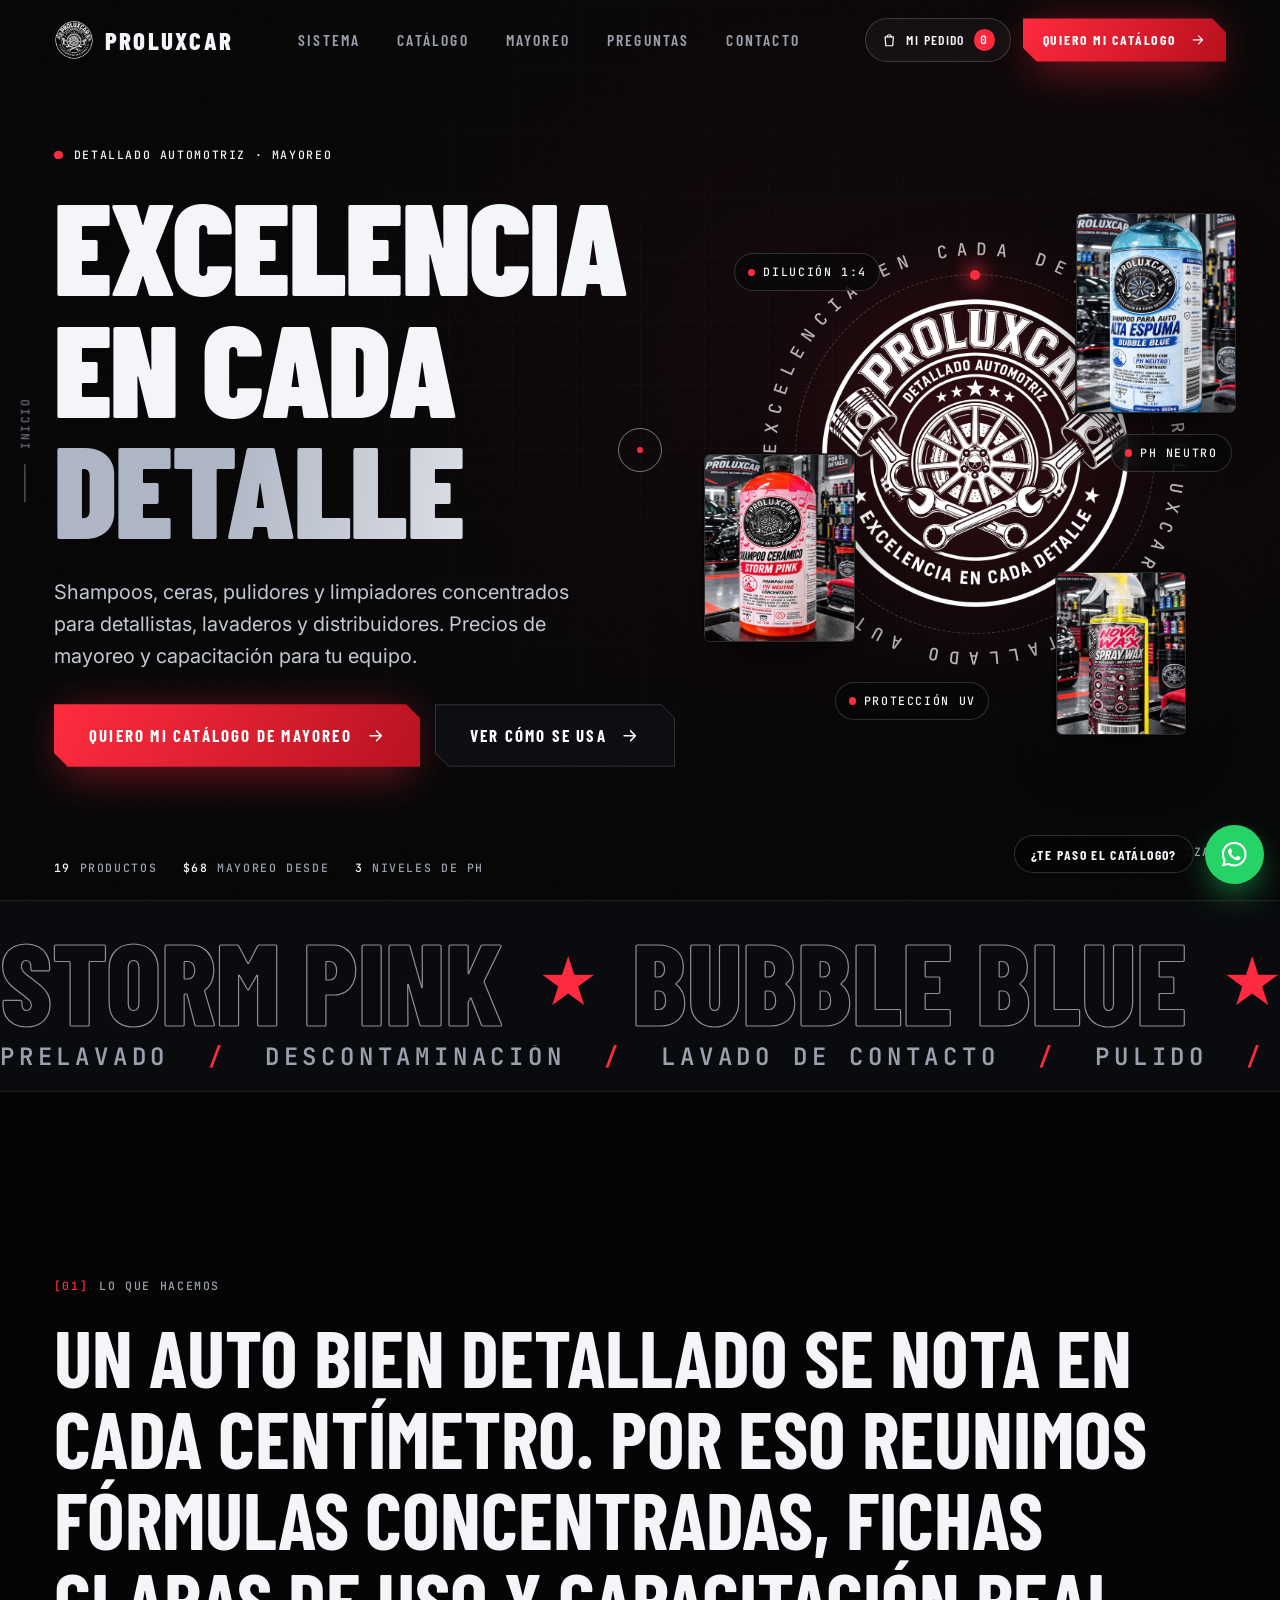
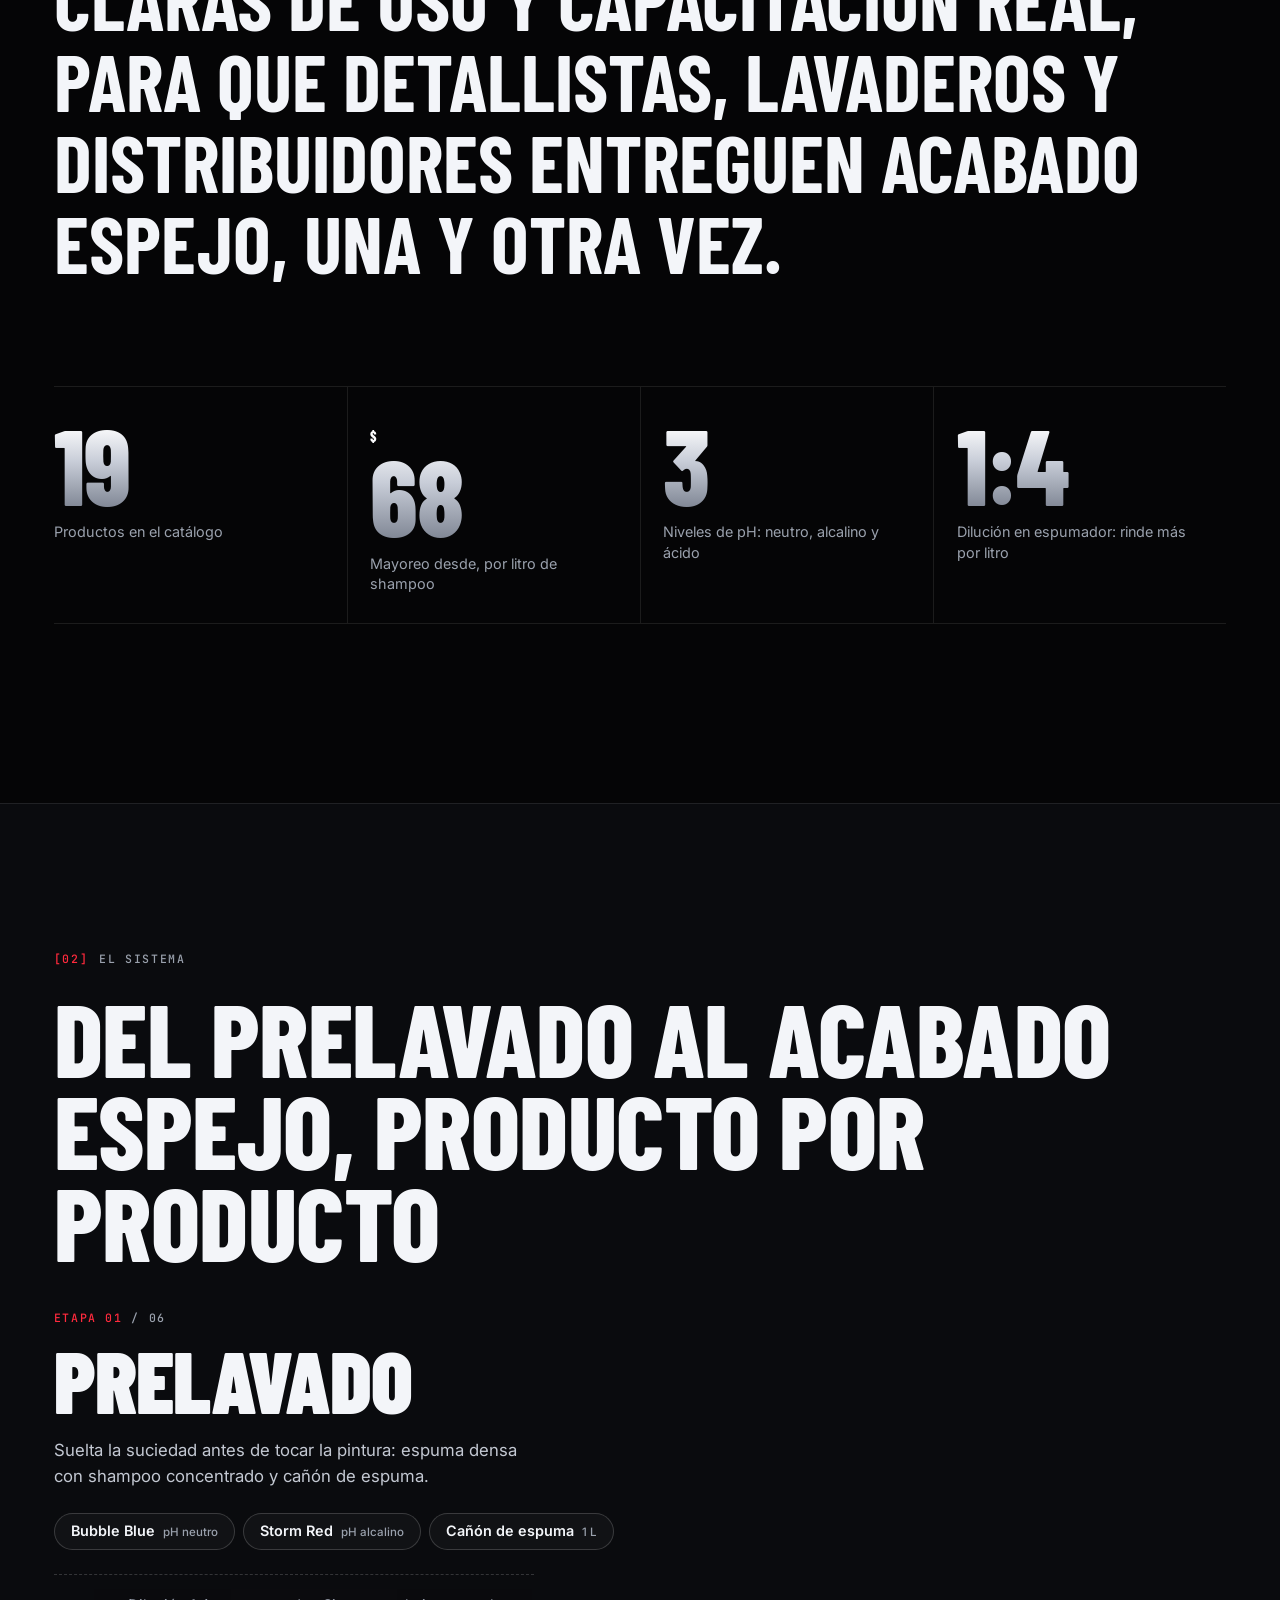
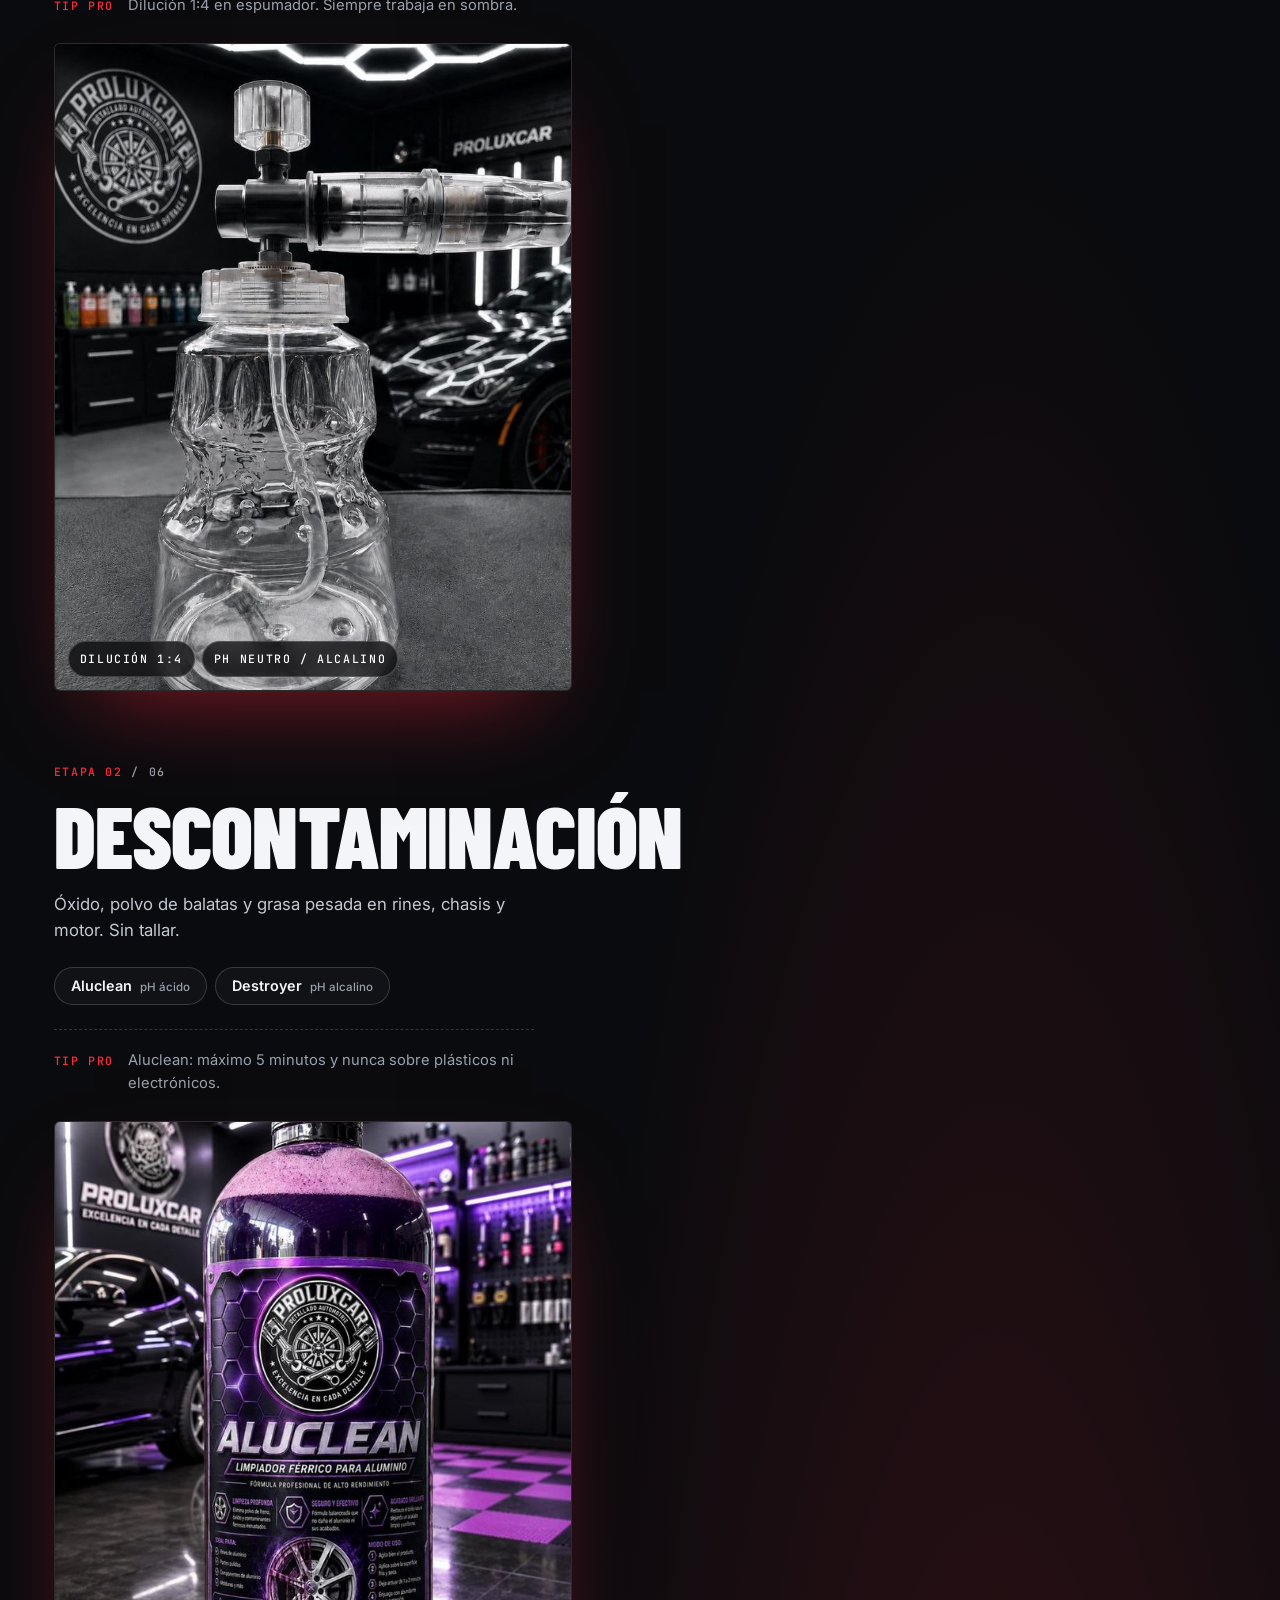
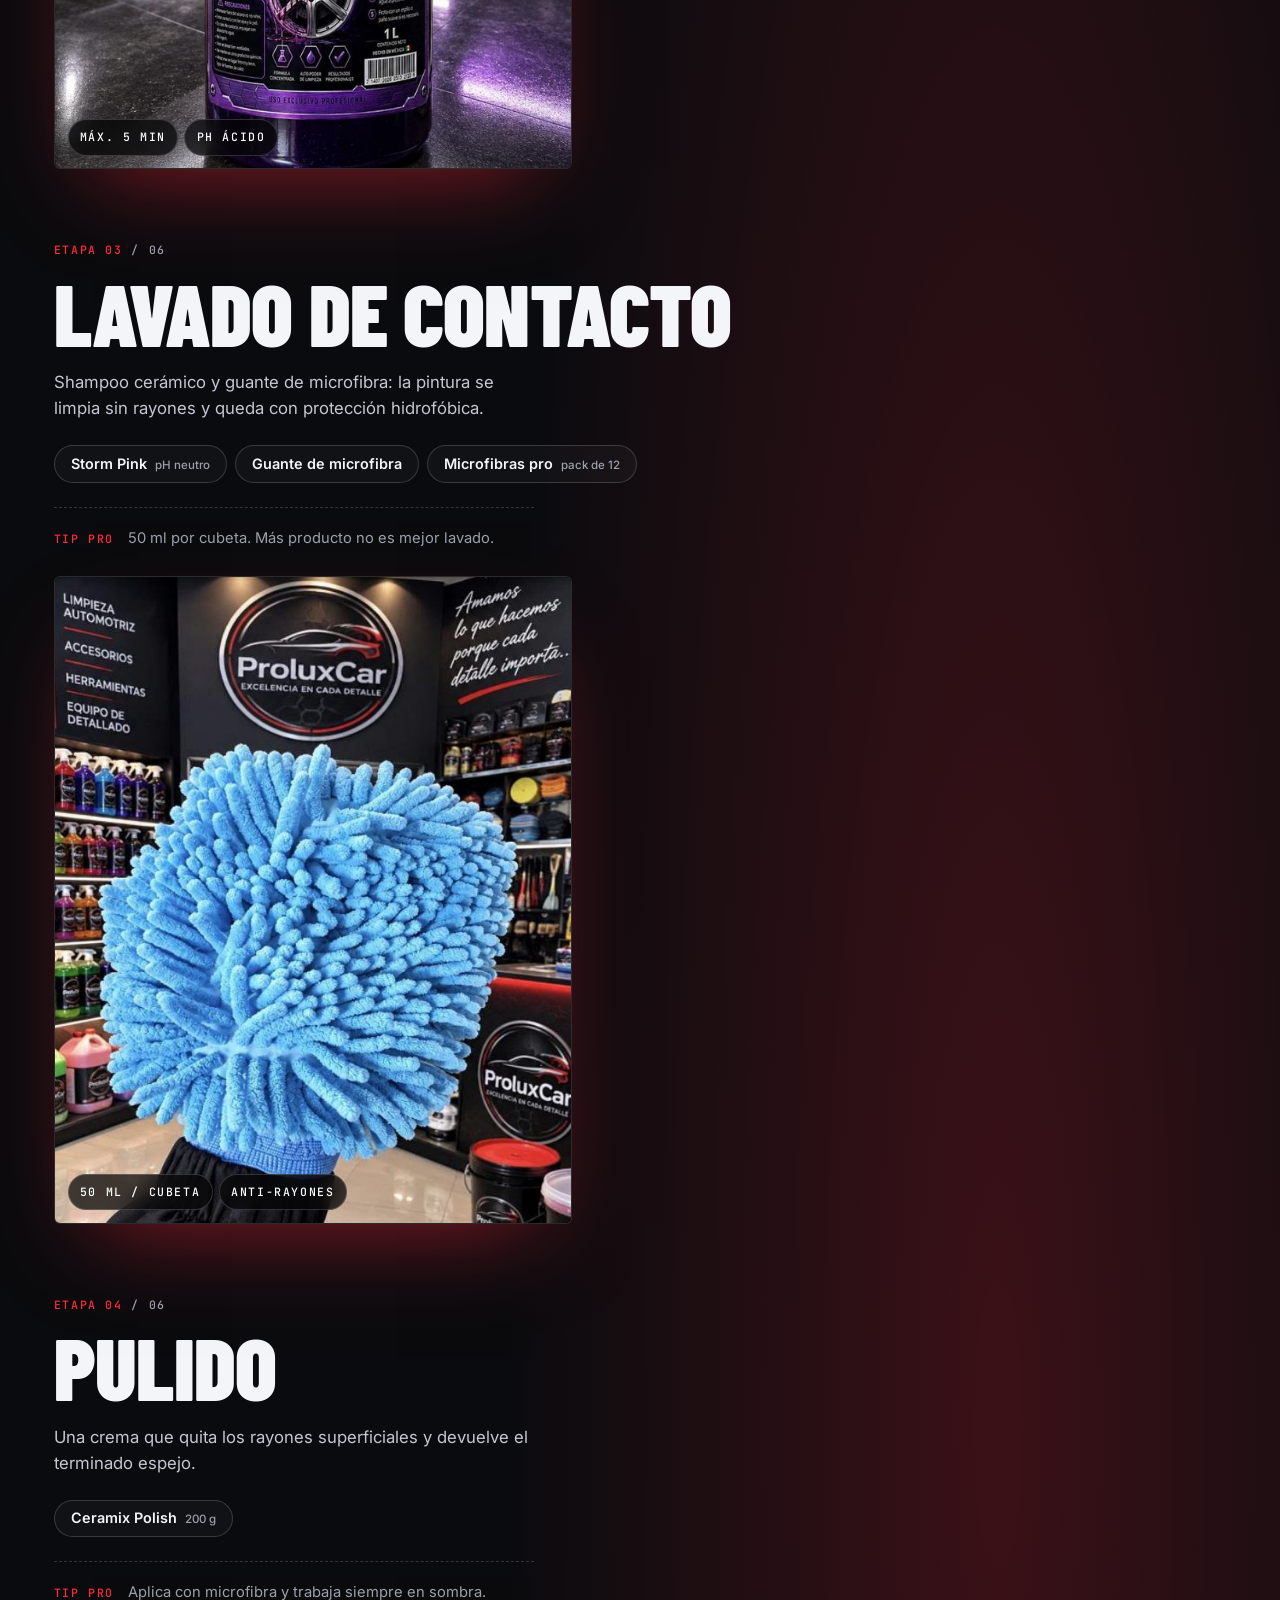
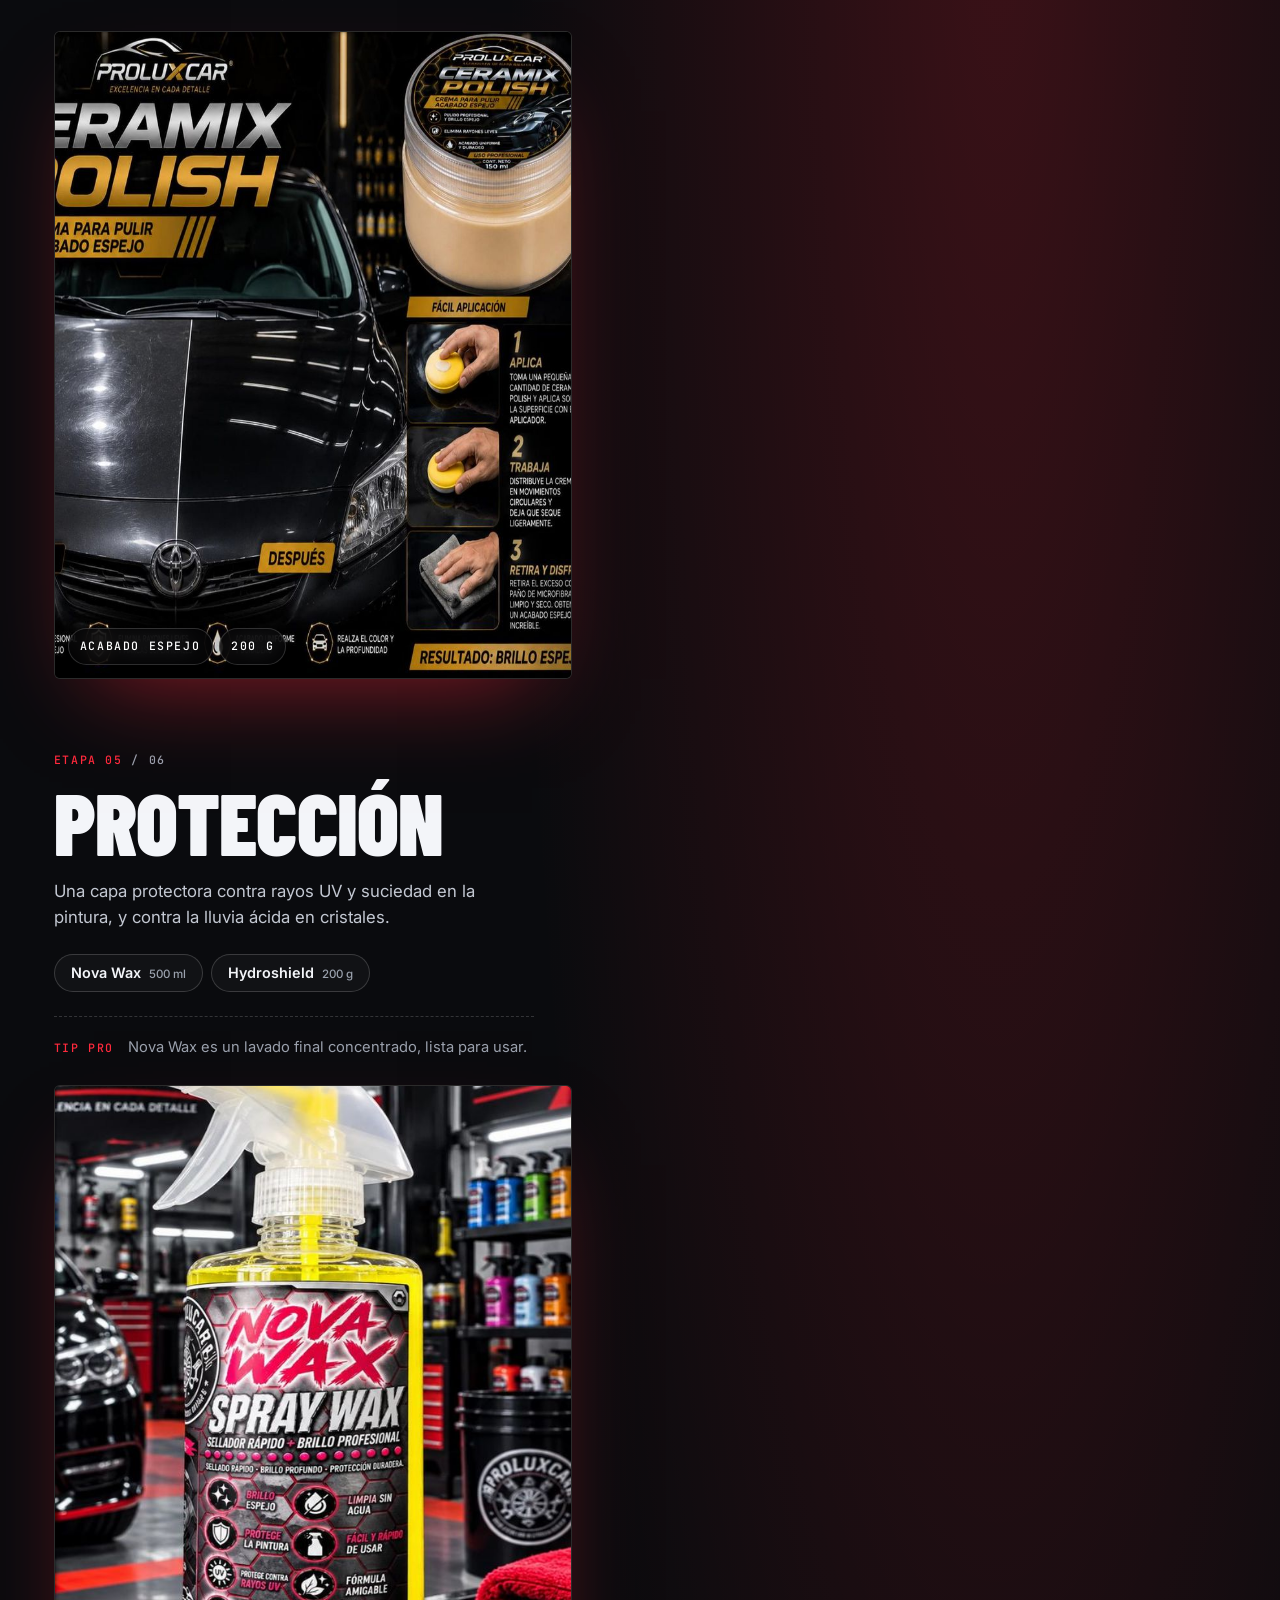
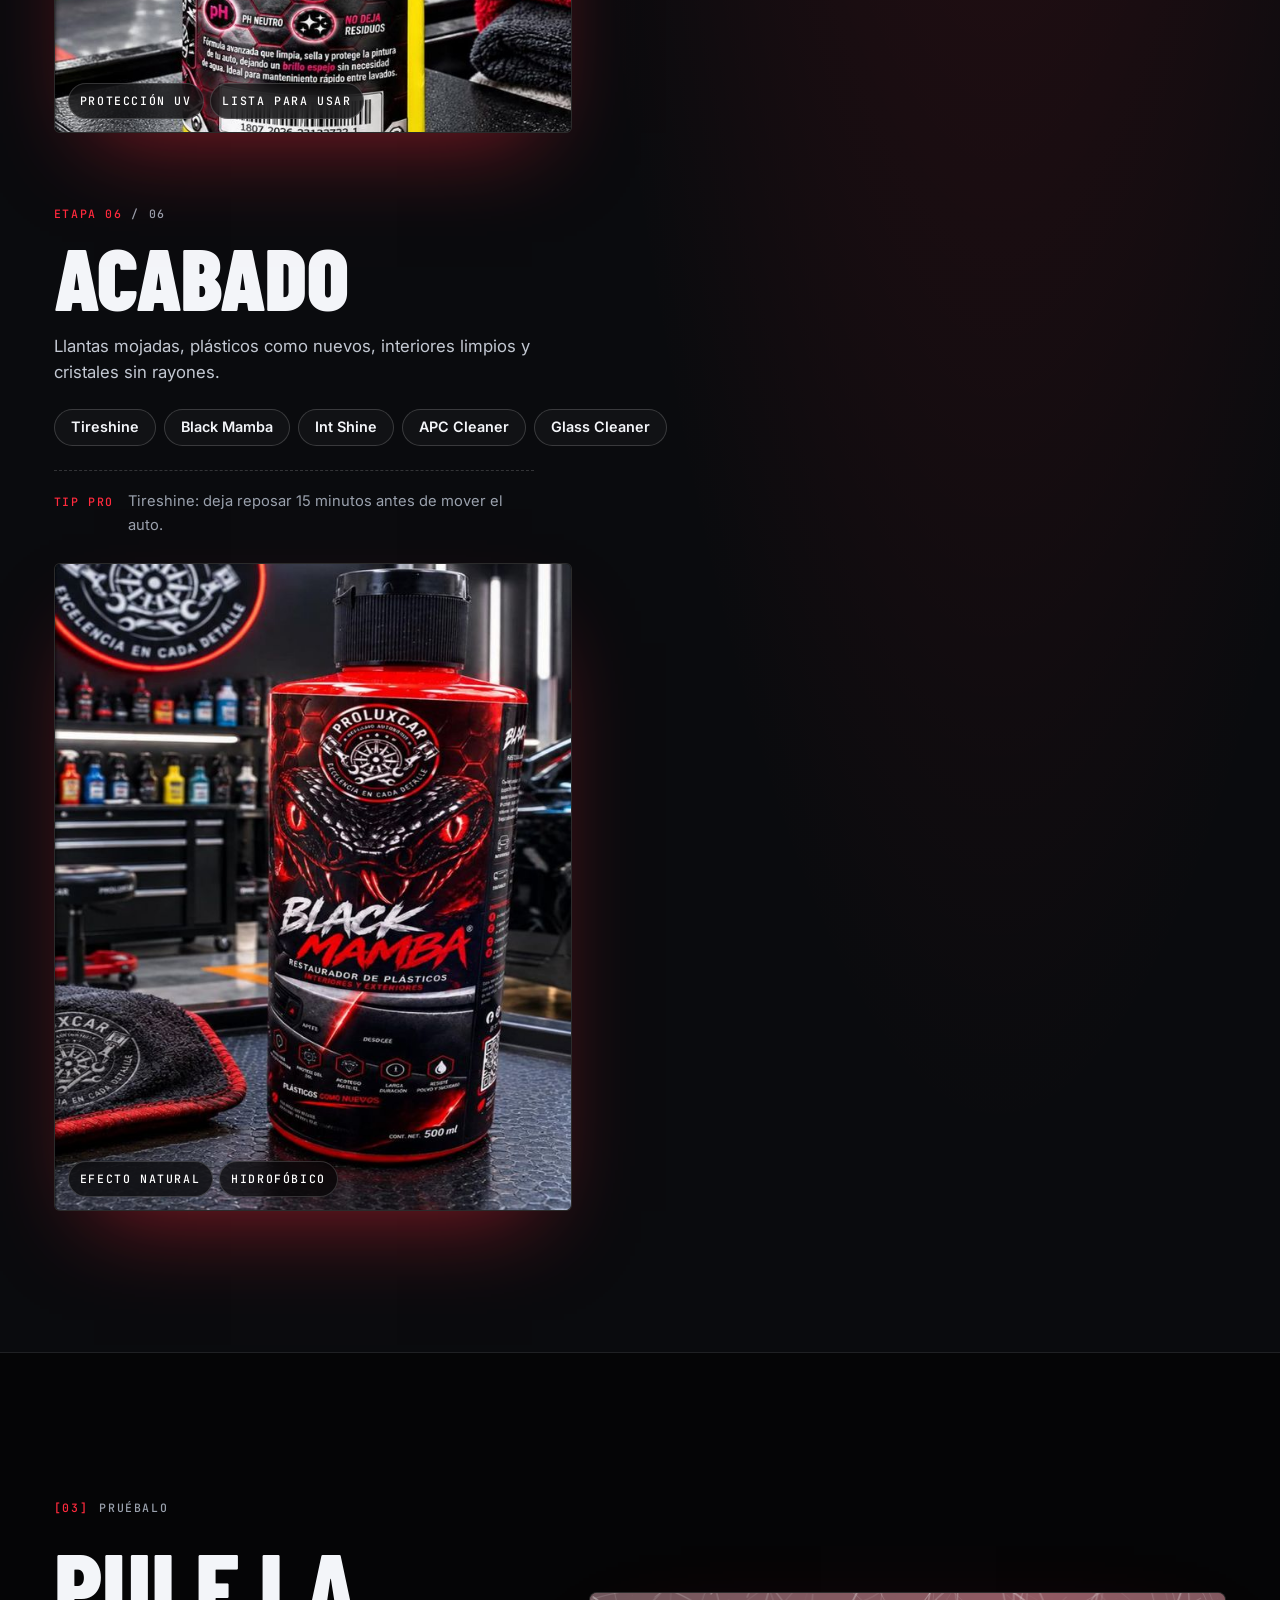
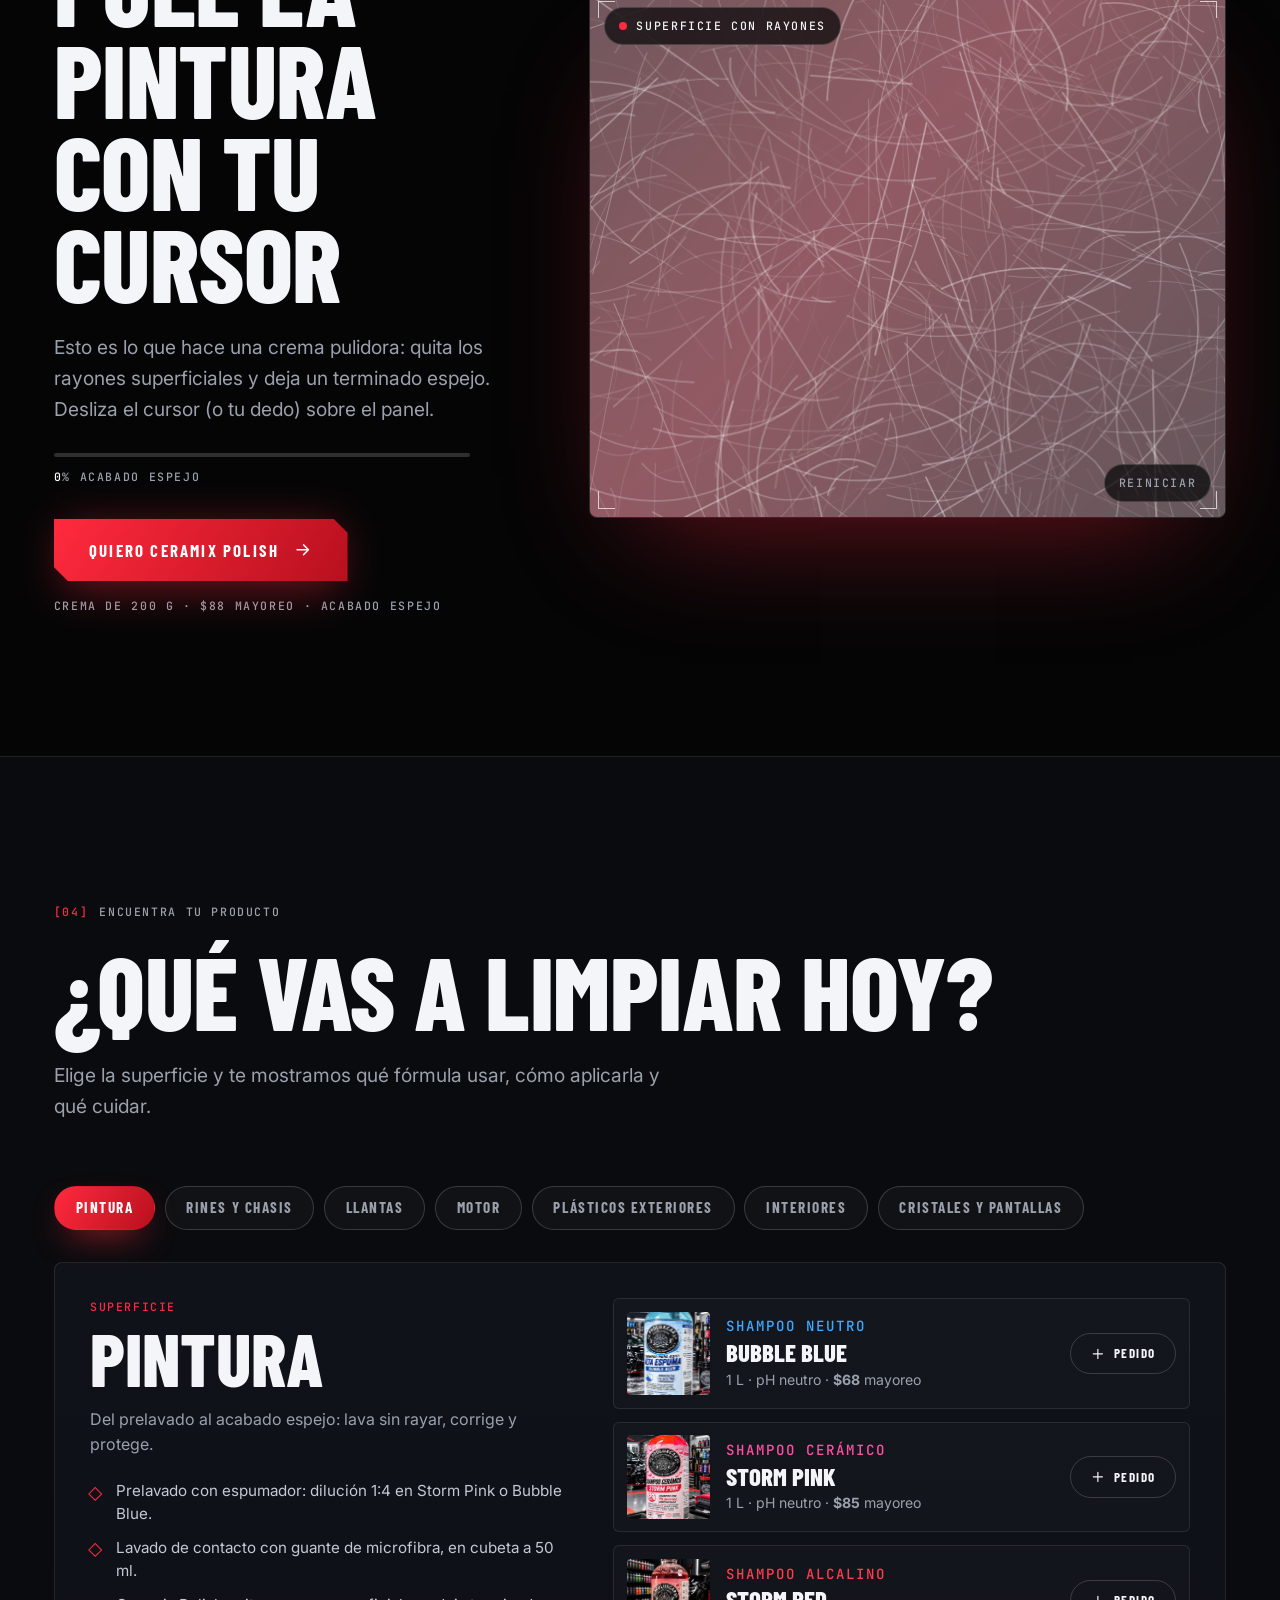
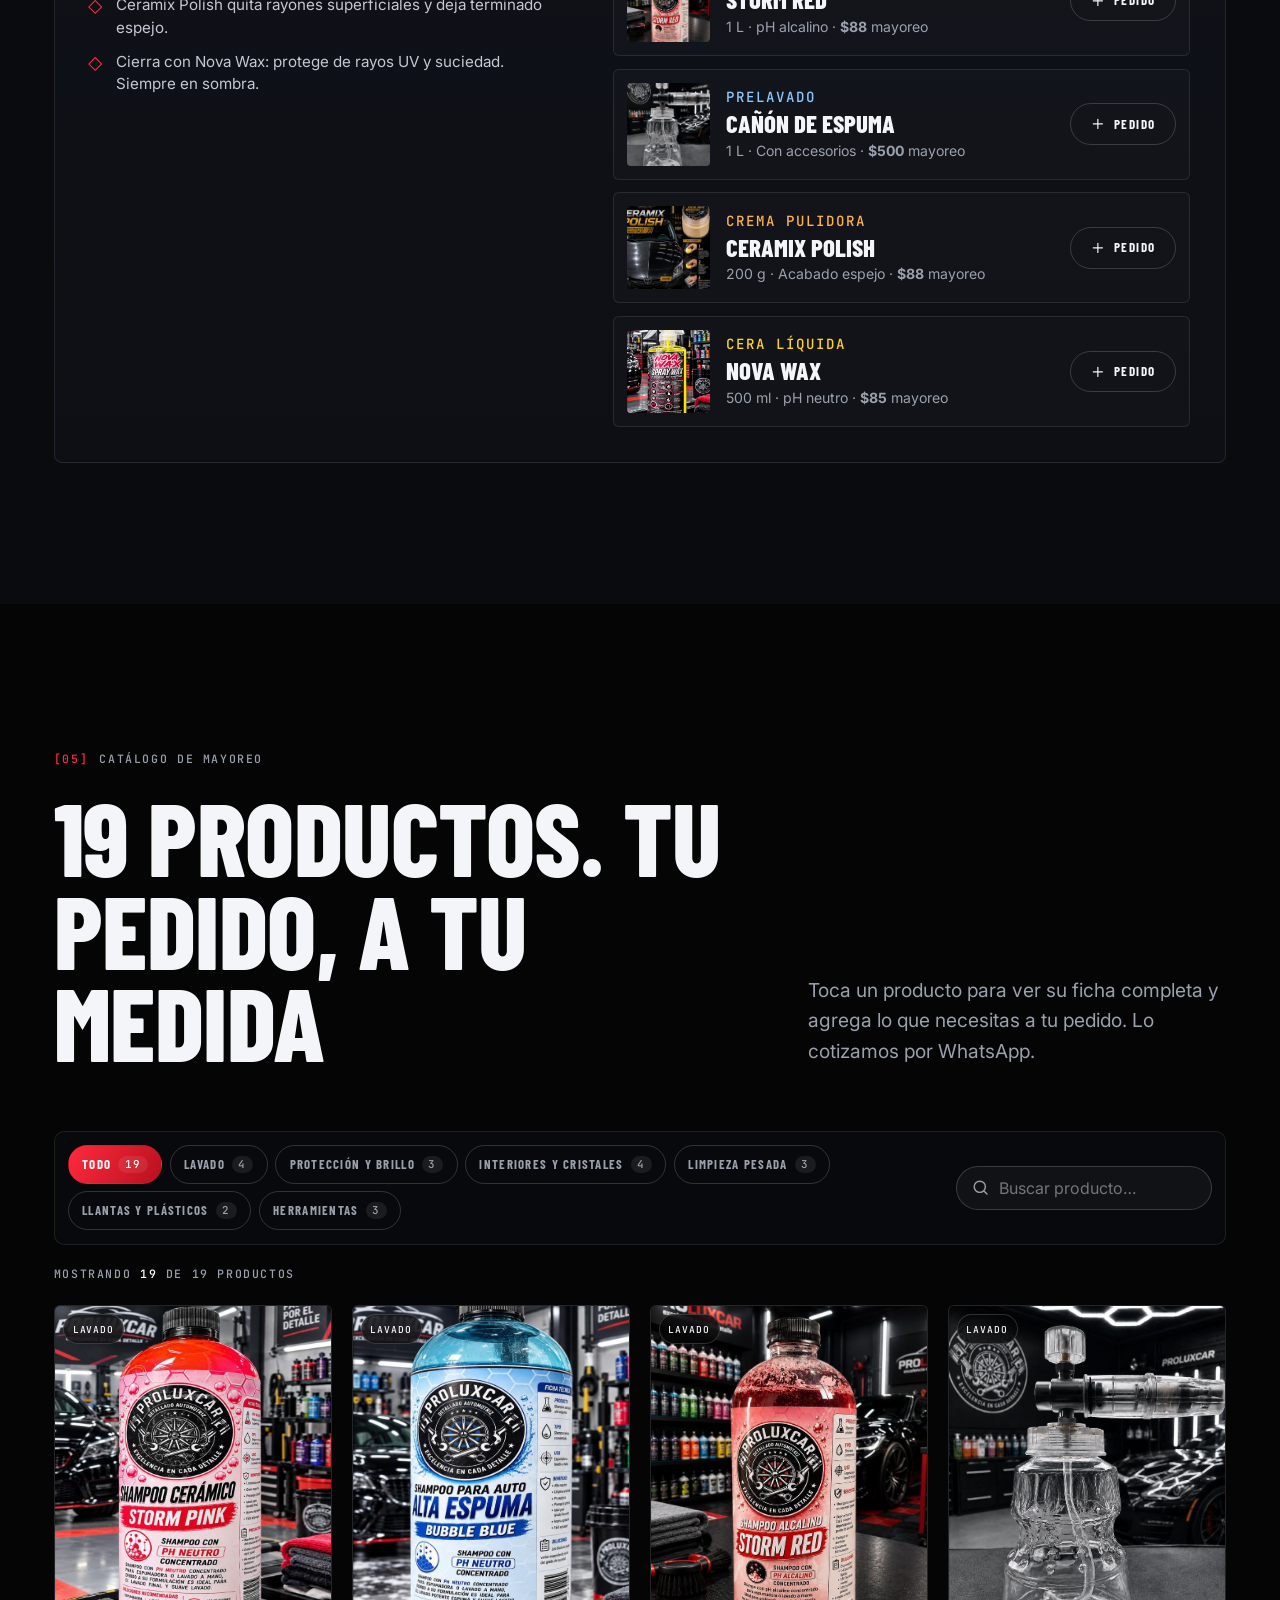
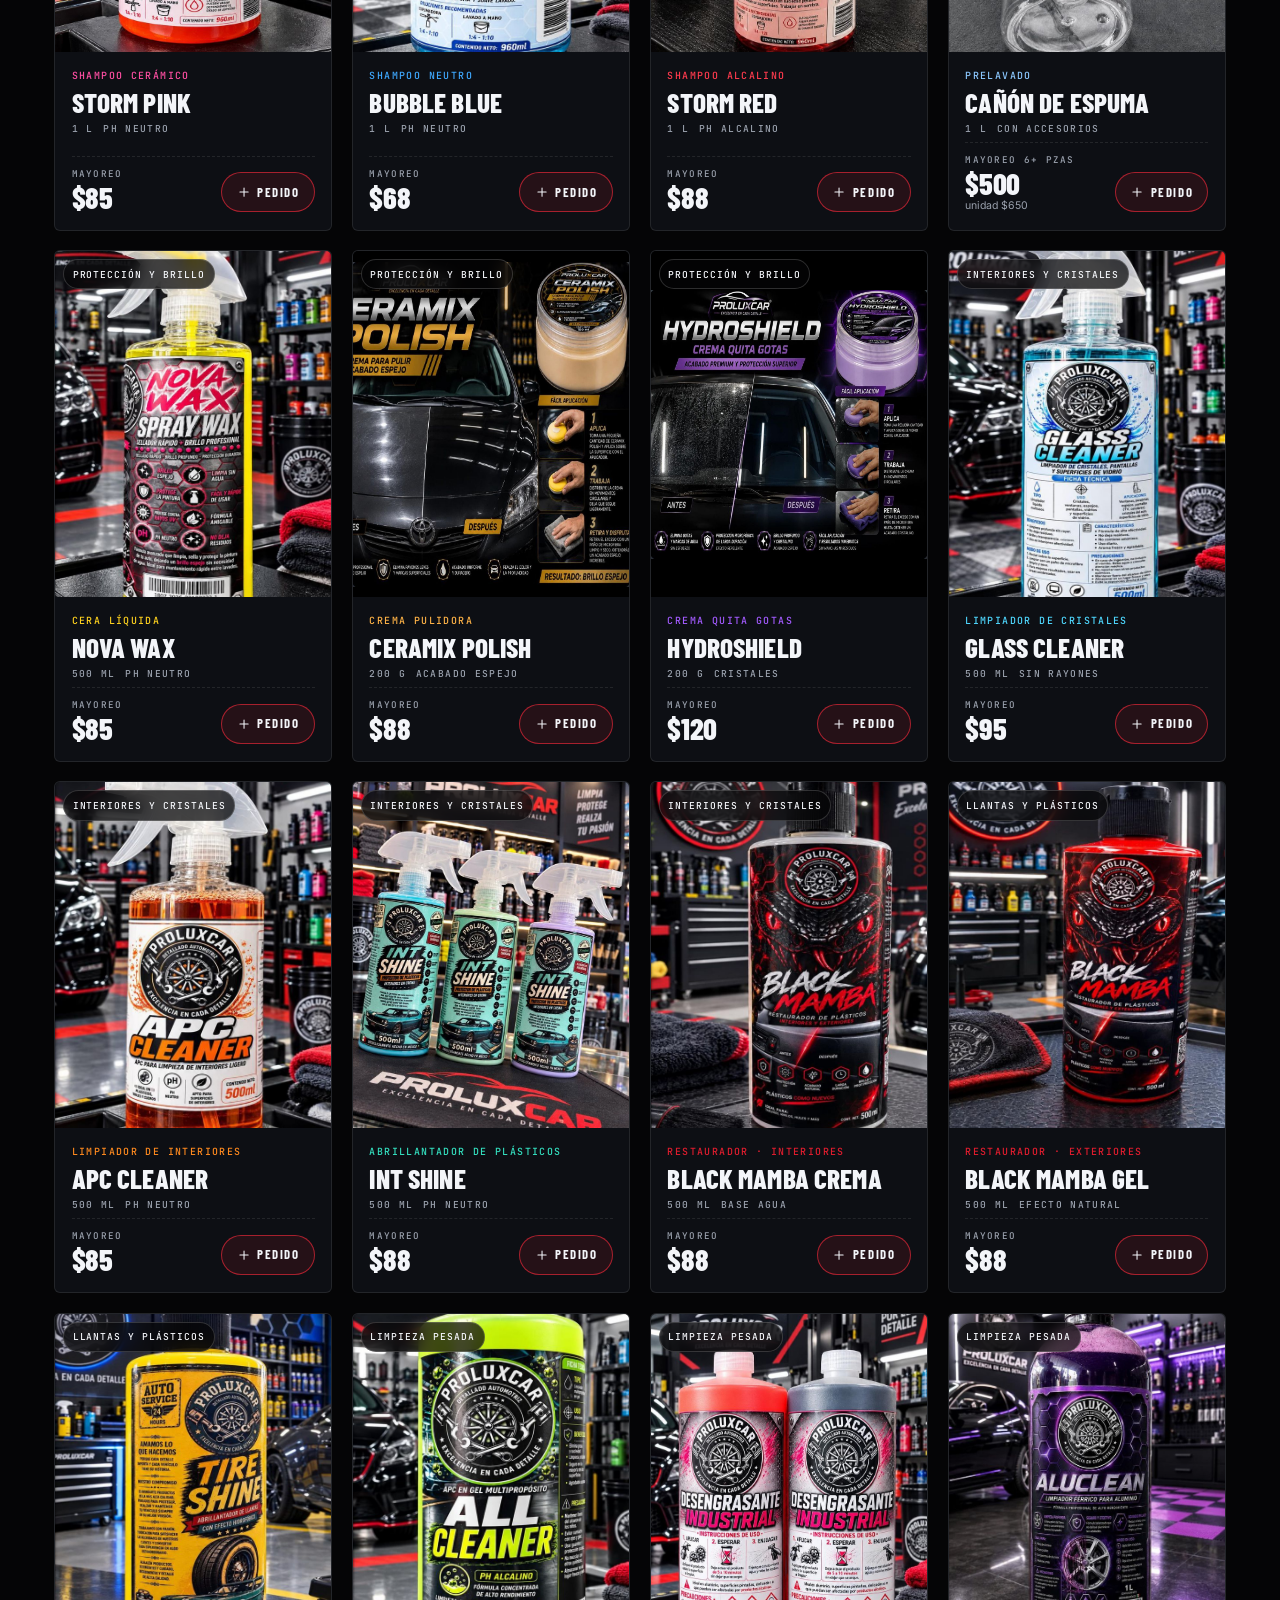
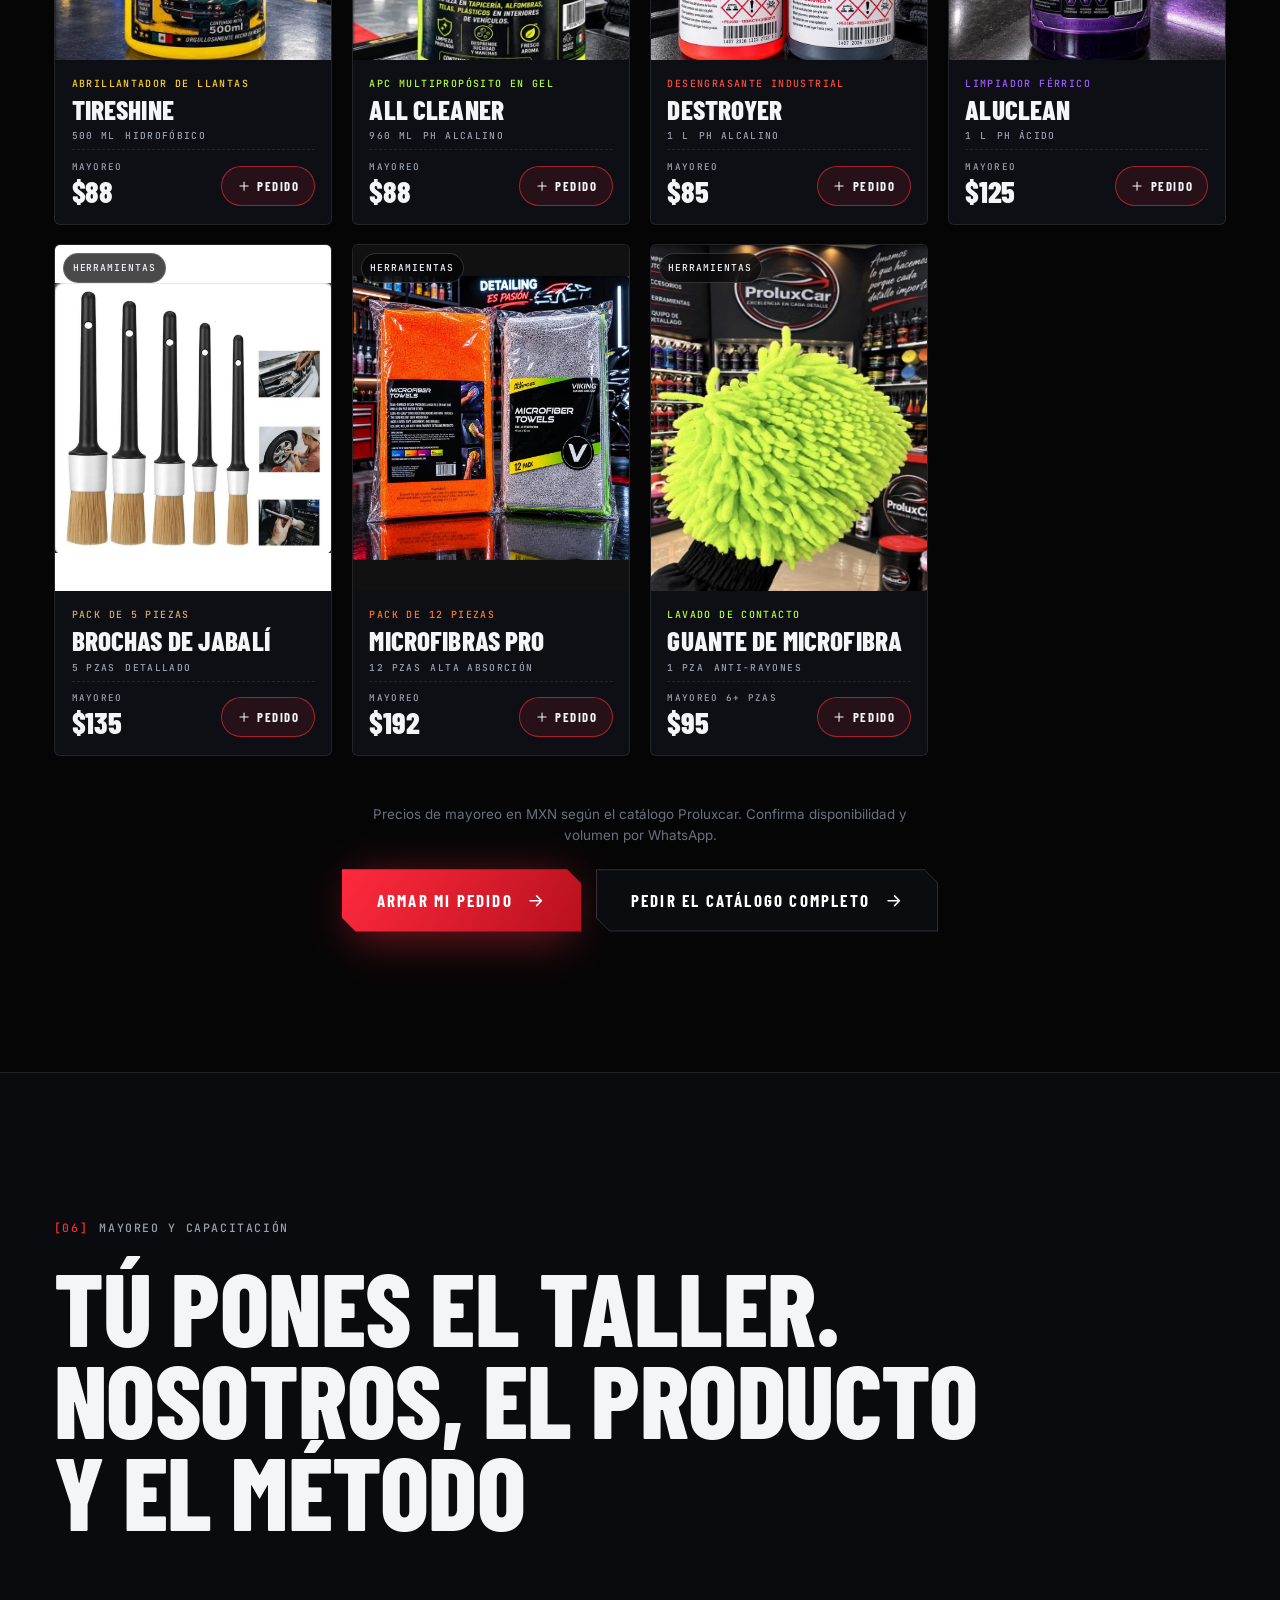
==== index.html @ 46bf79ae "first commit" ====
<!doctype html>
<html lang="es-MX" data-prices="on">
<head>
<meta charset="utf-8">
<meta name="viewport" content="width=device-width, initial-scale=1, viewport-fit=cover">
<title>Proluxcar | Productos de detallado automotriz en mayoreo</title>
<meta name="description" content="Shampoos, ceras, pulidores y limpiadores concentrados para detallado automotriz a precio de mayoreo, con capacitación. Arma tu pedido y cotiza por WhatsApp.">
<meta name="keywords" content="detallado automotriz, productos para detallado, shampoo para auto mayoreo, cera líquida para auto, pulidor de pintura, limpiador férrico, capacitación detallado automotriz">
<meta name="theme-color" content="#050506">
<meta name="color-scheme" content="dark">
<meta name="robots" content="index, follow, max-image-preview:large">
<meta property="og:type" content="website">
<meta property="og:locale" content="es_MX">
<meta property="og:site_name" content="Proluxcar">
<meta property="og:title" content="Proluxcar | Excelencia en cada detalle">
<meta property="og:description" content="19 productos de detallado automotriz a precio de mayoreo, con capacitación para tu equipo. Arma tu pedido y cotiza por WhatsApp.">
<meta property="og:image" content="img/hero-int-shine.jpg">
<meta name="twitter:card" content="summary_large_image">
<link rel="icon" href="img/logo.png" type="image/png">
<link rel="apple-touch-icon" href="img/logo.png">
<link rel="preconnect" href="https://fonts.googleapis.com">
<link rel="preconnect" href="https://fonts.gstatic.com" crossorigin>
<link href="https://fonts.googleapis.com/css2?family=Barlow+Condensed:wght@500;600;700;800;900&family=Inter:wght@400;500;600&family=JetBrains+Mono:wght@400;500&display=swap" rel="stylesheet">
<link rel="preload" as="image" href="img/logo.png">
<link rel="stylesheet" href="styles.css">
<script>document.documentElement.classList.add('js','is-loading')</script>
<noscript><style>.loader{display:none!important}.js [data-reveal],.js [data-split]{opacity:1!important;transform:none!important;visibility:visible!important}.faq__a{grid-template-rows:1fr!important}.faq__a>div{visibility:visible!important}</style></noscript>
<script type="application/ld+json">
{"@context":"https://schema.org","@graph":[
{"@type":"Store","name":"Proluxcar","description":"Productos de detallado automotriz en mayoreo: shampoos, ceras, pulidores, limpiadores y herramientas, con capacitación sobre los productos.","slogan":"Excelencia en cada detalle","telephone":"+52 954 183 3072","areaServed":"MX","knowsAbout":["Detallado automotriz","Shampoo para auto","Cera líquida","Pulido de pintura","Limpiador férrico","Capacitación en detallado"]},
{"@type":"FAQPage","mainEntity":[
{"@type":"Question","name":"¿Los precios del catálogo son de mayoreo?","acceptedAnswer":{"@type":"Answer","text":"Sí. En el cañón de espuma ($500) y el guante de microfibra ($95) el precio de mayoreo aplica a partir de 6 piezas. Cuéntanos tu volumen y lo revisamos."}},
{"@type":"Question","name":"¿Ofrecen capacitación?","acceptedAnswer":{"@type":"Answer","text":"Sí, ofrecemos servicios de capacitación sobre nuestros productos: diluciones, tiempos de aplicación y qué fórmula usar en cada superficie."}},
{"@type":"Question","name":"¿Cómo diluyo los shampoos?","acceptedAnswer":{"@type":"Answer","text":"Storm Pink y Bubble Blue: 1 parte de producto por 4 de agua en espumador, o 50 ml por cubeta en lavado de contacto. Storm Red se ajusta según qué tan sucio esté el auto."}},
{"@type":"Question","name":"¿Por qué siempre hay que trabajar en sombra?","acceptedAnswer":{"@type":"Answer","text":"Para que el producto no se seque sobre la pintura y deje marcas. Aplica especialmente a shampoos, desengrasantes, limpiadores, pulido y cremas."}},
{"@type":"Question","name":"¿Puedo usar Aluclean en cualquier superficie?","acceptedAnswer":{"@type":"Answer","text":"No. Es un limpiador férrico ácido: se trabaja en sombra, por máximo 5 minutos, y nunca sobre plásticos ni superficies electrónicas."}},
{"@type":"Question","name":"¿Cómo hago mi pedido?","acceptedAnswer":{"@type":"Answer","text":"Arma tu pedido en el catálogo y envíalo por WhatsApp, o pide el catálogo y dinos qué productos y cantidades necesitas. Te confirmamos precio y disponibilidad por el mismo chat."}}
]}
]}
</script>
<script src="https://cdnjs.cloudflare.com/ajax/libs/gsap/3.12.5/gsap.min.js" defer></script>
<script src="https://cdnjs.cloudflare.com/ajax/libs/gsap/3.12.5/ScrollTrigger.min.js" defer></script>
<script src="https://cdn.jsdelivr.net/npm/lenis@1.1.13/dist/lenis.min.js" defer></script>
<script src="script.js" defer></script>
</head>
<body>
<a class="skip" href="#main">Saltar al contenido</a>

<!-- ============ PRELOADER ============ -->
<div class="loader" id="loader" role="status" aria-live="polite" aria-label="Cargando Proluxcar">
  <div class="loader__panel loader__panel--t"></div>
  <div class="loader__panel loader__panel--b"></div>
  <div class="loader__core">
    <svg class="loader__ring" viewBox="0 0 200 200" aria-hidden="true">
      <circle class="loader__track" cx="100" cy="100" r="92"/>
      <circle class="loader__bar" cx="100" cy="100" r="92" pathLength="100"/>
      <circle class="loader__dash" cx="100" cy="100" r="80"/>
    </svg>
    <img class="loader__logo" src="img/logo.png" alt="" width="120" height="120">
  </div>
  <p class="loader__count mono"><span id="loaderNum">000</span><i>%</i></p>
  <p class="loader__tag mono">Excelencia en cada detalle</p>
</div>

<!-- ============ HEADER ============ -->
<header class="hdr" id="hdr">
  <div class="hdr__bar">
    <a class="brand" href="#inicio" aria-label="Proluxcar, ir al inicio"><img src="img/logo.png" alt="" width="44" height="44"><span>Proluxcar</span></a>
    <nav class="hdr__nav" aria-label="Principal">
      <ul>
        <li><a href="#sistema"><span class="roll"><span class="roll__in"><span>Sistema</span><span aria-hidden="true">Sistema</span></span></span></a></li>
        <li><a href="#catalogo"><span class="roll"><span class="roll__in"><span>Catálogo</span><span aria-hidden="true">Catálogo</span></span></span></a></li>
        <li><a href="#mayoreo"><span class="roll"><span class="roll__in"><span>Mayoreo</span><span aria-hidden="true">Mayoreo</span></span></span></a></li>
        <li><a href="#faq"><span class="roll"><span class="roll__in"><span>Preguntas</span><span aria-hidden="true">Preguntas</span></span></span></a></li>
        <li><a href="#contacto"><span class="roll"><span class="roll__in"><span>Contacto</span><span aria-hidden="true">Contacto</span></span></span></a></li>
      </ul>
    </nav>
    <div class="hdr__actions">
      <button class="cartbtn" type="button" data-cart-open aria-label="Abrir mi pedido">
        <svg class="ico" viewBox="0 0 24 24" aria-hidden="true"><path d="M6 7h12l-1 13H7L6 7z"/><path d="M9 7a3 3 0 0 1 6 0"/></svg>
        <span class="cartbtn__label">Mi pedido</span><b class="cartbtn__count" data-cart-count>0</b>
      </button>
      <span class="hdr__cta"><a class="btn btn--primary btn--sm" href="https://wa.me/529541833072?text=Hola%20Proluxcar%2C%20quiero%20recibir%20el%20cat%C3%A1logo%20con%20precios%20de%20mayoreo." target="_blank" rel="noopener" data-magnet ><span class="btn__bg"></span><span class="btn__txt"><span class="roll"><span class="roll__in"><span>Quiero mi catálogo</span><span aria-hidden="true">Quiero mi catálogo</span></span></span></span><svg class="ico" viewBox="0 0 24 24" aria-hidden="true"><path d="M5 12h14M13 6l6 6-6 6"/></svg></a></span>
      <button class="burger" type="button" aria-label="Abrir menú" aria-expanded="false" aria-controls="menu"><span></span><span></span></button>
    </div>
  </div>
  <div class="hdr__progress" aria-hidden="true"><i></i></div>
</header>

<div class="menu" id="menu" aria-hidden="true">
  <nav aria-label="Menú móvil">
    <ul>
      <li><a href="#sistema"><small class="mono">01</small>Sistema</a></li>
      <li><a href="#catalogo"><small class="mono">02</small>Catálogo</a></li>
      <li><a href="#mayoreo"><small class="mono">03</small>Mayoreo</a></li>
      <li><a href="#faq"><small class="mono">04</small>Preguntas</a></li>
      <li><a href="#contacto"><small class="mono">05</small>Contacto</a></li>
    </ul>
  </nav>
  <p class="menu__foot mono">Excelencia en cada detalle · WhatsApp 954 183 3072</p>
</div>

<main id="main">

<!-- ============ HERO ============ -->
<section class="hero" id="inicio" aria-labelledby="hero-title" data-section="Inicio">
  <canvas class="hero__gl" id="gl" aria-hidden="true"></canvas>
  <div class="hero__shade" aria-hidden="true"></div>
  <div class="hero__grid" aria-hidden="true"></div>

  <div class="hero__inner">
    <div class="hero__copy">
      <p class="kicker mono" data-hero="kicker"><i></i>Detallado automotriz · Mayoreo</p>
      <h1 class="hero__title" id="hero-title" aria-label="Excelencia en cada detalle">
        <span class="hl" aria-hidden="true"><span class="hl__in">Excelencia</span></span>
        <span class="hl" aria-hidden="true"><span class="hl__in">en cada</span></span>
        <span class="hl" aria-hidden="true"><span class="hl__in hl__in--chrome">detalle</span></span>
      </h1>
      <p class="hero__sub" data-hero="sub">Shampoos, ceras, pulidores y limpiadores concentrados para detallistas, lavaderos y distribuidores. Precios de mayoreo y capacitación para tu equipo.</p>
      <div class="hero__cta" data-hero="cta">
        <a class="btn btn--primary btn--lg" href="https://wa.me/529541833072?text=Hola%20Proluxcar%2C%20quiero%20recibir%20el%20cat%C3%A1logo%20con%20precios%20de%20mayoreo." target="_blank" rel="noopener" data-magnet ><span class="btn__bg"></span><span class="btn__txt"><span class="roll"><span class="roll__in"><span>Quiero mi catálogo de mayoreo</span><span aria-hidden="true">Quiero mi catálogo de mayoreo</span></span></span></span><svg class="ico" viewBox="0 0 24 24" aria-hidden="true"><path d="M5 12h14M13 6l6 6-6 6"/></svg></a>
        <a class="btn btn--ghost btn--lg" href="#sistema" data-magnet ><span class="btn__bg"></span><span class="btn__txt"><span class="roll"><span class="roll__in"><span>Ver cómo se usa</span><span aria-hidden="true">Ver cómo se usa</span></span></span></span><svg class="ico" viewBox="0 0 24 24" aria-hidden="true"><path d="M5 12h14M13 6l6 6-6 6"/></svg></a>
      </div>
    </div>

    <div class="hero__visual" data-hero="visual">
      <div class="badge" id="badge">
        <svg class="badge__ring" viewBox="0 0 400 400" aria-hidden="true">
          <defs><path id="circ" d="M200,200 m-172,0 a172,172 0 1,1 344,0 a172,172 0 1,1 -344,0"/></defs>
          <text><textPath href="#circ" textLength="1075" lengthAdjust="spacing">EXCELENCIA EN CADA DETALLE ★ PROLUXCAR ★ DETALLADO AUTOMOTRIZ ★ </textPath></text>
        </svg>
        <span class="badge__orbit" aria-hidden="true"></span>
        <img class="badge__logo" src="img/logo.png" alt="Insignia de Proluxcar: pistones, rin y llaves cruzadas" width="900" height="900" fetchpriority="high">
      </div>
      <figure class="hcard hcard--a" data-depth="34"><img src="img/storm-pink.jpg" alt="Shampoo cerámico Storm Pink de Proluxcar" width="800" height="1000" loading="eager" decoding="async"></figure>
      <figure class="hcard hcard--b" data-depth="58"><img src="img/bubble-blue.jpg" alt="Shampoo neutro Bubble Blue de Proluxcar" width="800" height="1000" loading="eager" decoding="async"></figure>
      <figure class="hcard hcard--c" data-depth="22"><img src="img/nova-wax.jpg" alt="Cera líquida Nova Wax de Proluxcar" width="800" height="1000" loading="eager" decoding="async"></figure>
      <span class="htag htag--1 mono" data-depth="70"><i></i>Dilución 1:4</span>
      <span class="htag htag--2 mono" data-depth="46"><i></i>pH neutro</span>
      <span class="htag htag--3 mono" data-depth="64"><i></i>Protección UV</span>
    </div>
  </div>

  <div class="hero__foot">
    <ul class="hero__facts mono" data-hero="facts">
      <li><b>19</b> productos</li>
      <li><b class="js-price">$68</b><span class="js-price"> mayoreo desde</span></li>
      <li><b>3</b> niveles de pH</li>
    </ul>
    <a class="cue mono" href="#manifiesto" aria-label="Bajar a la siguiente sección"><span>Desliza</span><i></i></a>
  </div>
</section>

<!-- ============ TICKER ============ -->
<div class="ticker" aria-label="Productos Proluxcar" role="region">
  <div class="ticker__row ticker__row--a" data-ticker="-1"><div class="ticker__track"><span>Storm Pink</span><i>★</i><span>Bubble Blue</span><i>★</i><span>Storm Red</span><i>★</i><span>Nova Wax</span><i>★</i><span>Glass Cleaner</span><i>★</i><span>All Cleaner</span><i>★</i><span>APC Cleaner</span><i>★</i><span>Destroyer</span><i>★</i><span>Tireshine</span><i>★</i><span>Black Mamba</span><i>★</i><span>Int Shine</span><i>★</i><span>Aluclean</span><i>★</i><span>Ceramix Polish</span><i>★</i><span>Hydroshield</span><i>★</i></div></div>
  <div class="ticker__row ticker__row--b" data-ticker="1" aria-hidden="true"><div class="ticker__track"><span>Prelavado</span><i>/</i><span>Descontaminación</span><i>/</i><span>Lavado de contacto</span><i>/</i><span>Pulido</span><i>/</i><span>Protección</span><i>/</i><span>Acabado</span><i>/</i><span>Prelavado</span><i>/</i><span>Descontaminación</span><i>/</i><span>Lavado de contacto</span><i>/</i><span>Pulido</span><i>/</i><span>Protección</span><i>/</i><span>Acabado</span><i>/</i></div></div>
</div>

<!-- ============ MANIFIESTO ============ -->
<section class="sec manifesto" id="manifiesto" aria-labelledby="manifiesto-title" data-section="Manifiesto">
  <div class="container">
    <p class="eyebrow mono" data-reveal><span>[01]</span> Lo que hacemos</p>
    <h2 class="manifesto__text" id="manifiesto-title" data-words>Un auto bien detallado se nota en cada centímetro. Por eso reunimos <b>fórmulas concentradas</b>, <b>fichas claras de uso</b> y <b>capacitación real</b>, para que detallistas, lavaderos y distribuidores entreguen <b>acabado espejo</b>, una y otra vez.</h2>
    <ul class="stats" data-stagger>
      <li data-reveal><b data-count="19">19</b><span>Productos en el catálogo</span></li>
      <li data-reveal><b><span class="js-price">$</span><span data-count="68" class="js-price">68</span></b><span class="js-price">Mayoreo desde, por litro de shampoo</span></li>
      <li data-reveal><b data-count="3">3</b><span>Niveles de pH: neutro, alcalino y ácido</span></li>
      <li data-reveal><b><span data-count="1">1</span>:4</b><span>Dilución en espumador: rinde más por litro</span></li>
    </ul>
  </div>
</section>

<!-- ============ SISTEMA (escena anclada) ============ -->
<section class="sys" id="sistema" aria-labelledby="sys-title" data-section="Sistema">
  <div class="sys__pin">
    <div class="sys__glow" aria-hidden="true"></div>
    <div class="container sys__wrap">
      <header class="sys__head">
        <p class="eyebrow mono"><span>[02]</span> El sistema</p>
        <h2 class="h2" id="sys-title" data-split>Del prelavado al <em>acabado espejo</em>, producto por producto</h2>
      </header>

      <div class="sys__body">
        <div class="sys__num" aria-hidden="true"><span id="sysNum">01</span></div>
        <div class="sys__list">

          <article class="stage" data-tint="63,169,255" data-n="01">
            <div class="stage__body">
              <p class="stage__idx mono"><b>Etapa 01</b> / 06</p>
              <h3 class="stage__title">Prelavado</h3>
              <p class="stage__lead">Suelta la suciedad antes de tocar la pintura: espuma densa con shampoo concentrado y cañón de espuma.</p>
              <ul class="stage__prods">
                <li><button type="button" data-open="bubble-blue">Bubble Blue <small>pH neutro</small></button></li>
                <li><button type="button" data-open="storm-red">Storm Red <small>pH alcalino</small></button></li>
                <li><button type="button" data-open="canon-espuma">Cañón de espuma <small>1 L</small></button></li>
              </ul>
              <p class="stage__tip"><b class="mono">Tip pro</b> Dilución 1:4 en espumador. Siempre trabaja en sombra.</p>
            </div>
            <figure class="stage__media">
              <img src="img/canon-espuma.jpg" alt="Cañón de espuma de 1 litro de Proluxcar sobre una mesa de taller" width="800" height="1000" loading="lazy" decoding="async">
              <figcaption class="hud mono"><span>Dilución 1:4</span><span>pH neutro / alcalino</span></figcaption>
            </figure>
          </article>

          <article class="stage" data-tint="163,91,255" data-n="02">
            <div class="stage__body">
              <p class="stage__idx mono"><b>Etapa 02</b> / 06</p>
              <h3 class="stage__title">Descontaminación</h3>
              <p class="stage__lead">Óxido, polvo de balatas y grasa pesada en rines, chasis y motor. Sin tallar.</p>
              <ul class="stage__prods">
                <li><button type="button" data-open="aluclean">Aluclean <small>pH ácido</small></button></li>
                <li><button type="button" data-open="destroyer">Destroyer <small>pH alcalino</small></button></li>
              </ul>
              <p class="stage__tip"><b class="mono">Tip pro</b> Aluclean: máximo 5 minutos y nunca sobre plásticos ni electrónicos.</p>
            </div>
            <figure class="stage__media">
              <img src="img/aluclean.jpg" alt="Aluclean limpiador férrico de Proluxcar bajo luces moradas" width="800" height="1000" loading="lazy" decoding="async">
              <figcaption class="hud mono"><span>Máx. 5 min</span><span>pH ácido</span></figcaption>
            </figure>
          </article>

          <article class="stage" data-tint="255,79,163" data-n="03">
            <div class="stage__body">
              <p class="stage__idx mono"><b>Etapa 03</b> / 06</p>
              <h3 class="stage__title">Lavado de contacto</h3>
              <p class="stage__lead">Shampoo cerámico y guante de microfibra: la pintura se limpia sin rayones y queda con protección hidrofóbica.</p>
              <ul class="stage__prods">
                <li><button type="button" data-open="storm-pink">Storm Pink <small>pH neutro</small></button></li>
                <li><button type="button" data-open="guante-verde">Guante de microfibra</button></li>
                <li><button type="button" data-open="microfibras">Microfibras pro <small>pack de 12</small></button></li>
              </ul>
              <p class="stage__tip"><b class="mono">Tip pro</b> 50 ml por cubeta. Más producto no es mejor lavado.</p>
            </div>
            <figure class="stage__media">
              <img src="img/guante-azul.jpg" alt="Guante de microfibra azul para lavado de contacto en un taller de detallado" width="800" height="1000" loading="lazy" decoding="async">
              <figcaption class="hud mono"><span>50 ml / cubeta</span><span>Anti-rayones</span></figcaption>
            </figure>
          </article>

          <article class="stage" data-tint="255,179,71" data-n="04">
            <div class="stage__body">
              <p class="stage__idx mono"><b>Etapa 04</b> / 06</p>
              <h3 class="stage__title">Pulido</h3>
              <p class="stage__lead">Una crema que quita los rayones superficiales y devuelve el terminado espejo.</p>
              <ul class="stage__prods">
                <li><button type="button" data-open="ceramix-polish">Ceramix Polish <small>200 g</small></button></li>
              </ul>
              <p class="stage__tip"><b class="mono">Tip pro</b> Aplica con microfibra y trabaja siempre en sombra.</p>
            </div>
            <figure class="stage__media">
              <img src="img/ceramix-polish.jpg" alt="Ceramix Polish de Proluxcar con pasos de aplicación y resultado de brillo espejo en un auto" width="800" height="1000" loading="lazy" decoding="async">
              <figcaption class="hud mono"><span>Acabado espejo</span><span>200 g</span></figcaption>
            </figure>
          </article>

          <article class="stage" data-tint="255,210,31" data-n="05">
            <div class="stage__body">
              <p class="stage__idx mono"><b>Etapa 05</b> / 06</p>
              <h3 class="stage__title">Protección</h3>
              <p class="stage__lead">Una capa protectora contra rayos UV y suciedad en la pintura, y contra la lluvia ácida en cristales.</p>
              <ul class="stage__prods">
                <li><button type="button" data-open="nova-wax">Nova Wax <small>500 ml</small></button></li>
                <li><button type="button" data-open="hydroshield">Hydroshield <small>200 g</small></button></li>
              </ul>
              <p class="stage__tip"><b class="mono">Tip pro</b> Nova Wax es un lavado final concentrado, lista para usar.</p>
            </div>
            <figure class="stage__media">
              <img src="img/nova-wax.jpg" alt="Spray Nova Wax de Proluxcar sobre una mesa de un taller de detallado" width="800" height="1000" loading="lazy" decoding="async">
              <figcaption class="hud mono"><span>Protección UV</span><span>Lista para usar</span></figcaption>
            </figure>
          </article>

          <article class="stage" data-tint="225,29,46" data-n="06">
            <div class="stage__body">
              <p class="stage__idx mono"><b>Etapa 06</b> / 06</p>
              <h3 class="stage__title">Acabado</h3>
              <p class="stage__lead">Llantas mojadas, plásticos como nuevos, interiores limpios y cristales sin rayones.</p>
              <ul class="stage__prods">
                <li><button type="button" data-open="tireshine">Tireshine</button></li>
                <li><button type="button" data-open="black-mamba-gel">Black Mamba</button></li>
                <li><button type="button" data-open="int-shine">Int Shine</button></li>
                <li><button type="button" data-open="apc-cleaner">APC Cleaner</button></li>
                <li><button type="button" data-open="glass-cleaner">Glass Cleaner</button></li>
              </ul>
              <p class="stage__tip"><b class="mono">Tip pro</b> Tireshine: deja reposar 15 minutos antes de mover el auto.</p>
            </div>
            <figure class="stage__media">
              <img src="img/black-mamba-gel.jpg" alt="Restaurador de plásticos Black Mamba de Proluxcar en un taller de detallado" width="800" height="1000" loading="lazy" decoding="async">
              <figcaption class="hud mono"><span>Efecto natural</span><span>Hidrofóbico</span></figcaption>
            </figure>
          </article>

        </div>
        <nav class="sys__rail" aria-label="Etapas del sistema">
          <i class="sys__fill" aria-hidden="true"></i>
          <button type="button" data-go="0" aria-label="Etapa 1: Prelavado"><span class="mono">01</span></button>
          <button type="button" data-go="1" aria-label="Etapa 2: Descontaminación"><span class="mono">02</span></button>
          <button type="button" data-go="2" aria-label="Etapa 3: Lavado de contacto"><span class="mono">03</span></button>
          <button type="button" data-go="3" aria-label="Etapa 4: Pulido"><span class="mono">04</span></button>
          <button type="button" data-go="4" aria-label="Etapa 5: Protección"><span class="mono">05</span></button>
          <button type="button" data-go="5" aria-label="Etapa 6: Acabado"><span class="mono">06</span></button>
        </nav>
      </div>
    </div>
  </div>
</section>

<!-- ============ PULE LA PINTURA (interactivo) ============ -->
<section class="sec polish" id="pule" aria-labelledby="polish-title" data-section="Pruébalo">
  <div class="container polish__grid">
    <header class="polish__head">
      <p class="eyebrow mono" data-reveal><span>[03]</span> Pruébalo</p>
      <h2 class="h2" id="polish-title" data-split>Pule la pintura con tu <em>cursor</em></h2>
      <p class="lead" data-reveal>Esto es lo que hace una crema pulidora: quita los rayones superficiales y deja un terminado espejo. Desliza el cursor (o tu dedo) sobre el panel.</p>
      <div class="polish__meter" data-reveal>
        <div class="meter" aria-hidden="true"><i id="meterBar"></i></div>
        <p class="mono"><b id="meterVal">0</b>% acabado espejo</p>
      </div>
      <div class="polish__cta" data-reveal>
        <a class="btn btn--primary btn--lg" href="#catalogo" data-magnet data-add-cta="ceramix-polish"><span class="btn__bg"></span><span class="btn__txt"><span class="roll"><span class="roll__in"><span>Quiero Ceramix Polish</span><span aria-hidden="true">Quiero Ceramix Polish</span></span></span></span><svg class="ico" viewBox="0 0 24 24" aria-hidden="true"><path d="M5 12h14M13 6l6 6-6 6"/></svg></a>
        <p class="mono polish__hint">Crema de 200 g · <span class="js-price">$88 mayoreo · </span>acabado espejo</p>
      </div>
    </header>

    <div class="polish__panel" id="polishPanel" role="img" aria-label="Panel de pintura con rayones que se pule al deslizar el cursor o el dedo sobre él">
      <canvas id="pGloss" aria-hidden="true"></canvas>
      <canvas id="pDull" aria-hidden="true"></canvas>
      <div class="polish__tag mono" aria-hidden="true"><i></i><span id="polishState">Superficie con rayones</span></div>
      <div class="polish__pad" id="pad" aria-hidden="true"><span class="mono">Pulir</span></div>
      <button class="polish__reset mono" type="button" id="pReset">Reiniciar</button>
      <i class="polish__corner polish__corner--tl" aria-hidden="true"></i><i class="polish__corner polish__corner--tr" aria-hidden="true"></i><i class="polish__corner polish__corner--bl" aria-hidden="true"></i><i class="polish__corner polish__corner--br" aria-hidden="true"></i>
    </div>
  </div>
</section>

<!-- ============ SELECTOR ============ -->
<section class="sec finder" id="encuentra" aria-labelledby="finder-title" data-section="Encuentra">
  <div class="container">
    <header class="sec__head">
      <p class="eyebrow mono" data-reveal><span>[04]</span> Encuentra tu producto</p>
      <h2 class="h2" id="finder-title" data-split>¿Qué vas a <em>limpiar hoy</em>?</h2>
      <p class="lead" data-reveal>Elige la superficie y te mostramos qué fórmula usar, cómo aplicarla y qué cuidar.</p>
    </header>
    <div class="finder__chips" role="group" aria-label="Superficie a limpiar" data-reveal>
      <button class="schip is-on" type="button" data-surface="pintura" aria-pressed="true">Pintura</button>
      <button class="schip" type="button" data-surface="rines" aria-pressed="false">Rines y chasis</button>
      <button class="schip" type="button" data-surface="llantas" aria-pressed="false">Llantas</button>
      <button class="schip" type="button" data-surface="motor" aria-pressed="false">Motor</button>
      <button class="schip" type="button" data-surface="exteriores" aria-pressed="false">Plásticos exteriores</button>
      <button class="schip" type="button" data-surface="interiores" aria-pressed="false">Interiores</button>
      <button class="schip" type="button" data-surface="cristales" aria-pressed="false">Cristales y pantallas</button>
    </div>
    <div class="finder__out" id="finderOut" aria-live="polite"></div>
  </div>
</section>

<!-- ============ CATÁLOGO ============ -->
<section class="sec cat" id="catalogo" aria-labelledby="cat-title" data-section="Catálogo">
  <div class="container">
    <header class="sec__head sec__head--row">
      <div>
        <p class="eyebrow mono" data-reveal><span>[05]</span> Catálogo de mayoreo</p>
        <h2 class="h2" id="cat-title" data-split>19 productos. Tu pedido, <em>a tu medida</em></h2>
      </div>
      <p class="lead" data-reveal>Toca un producto para ver su ficha completa y agrega lo que necesitas a tu pedido. Lo cotizamos por WhatsApp.</p>
    </header>

    <div class="cat__bar" data-reveal>
      <div class="cat__chips" role="group" aria-label="Filtrar por línea">
<button class="fchip is-on" type="button" data-filter="all" aria-pressed="true">Todo <i>19</i></button>
<button class="fchip" type="button" data-filter="lavado" aria-pressed="false">Lavado <i>4</i></button>
<button class="fchip" type="button" data-filter="proteccion" aria-pressed="false">Protección y brillo <i>3</i></button>
<button class="fchip" type="button" data-filter="interior" aria-pressed="false">Interiores y cristales <i>4</i></button>
<button class="fchip" type="button" data-filter="pesada" aria-pressed="false">Limpieza pesada <i>3</i></button>
<button class="fchip" type="button" data-filter="exterior" aria-pressed="false">Llantas y plásticos <i>2</i></button>
<button class="fchip" type="button" data-filter="herramientas" aria-pressed="false">Herramientas <i>3</i></button>
      </div>
      <label class="search"><svg class="ico" viewBox="0 0 24 24" aria-hidden="true"><circle cx="11" cy="11" r="7"/><path d="m20 20-3.5-3.5"/></svg><span class="sr">Buscar producto</span><input id="q" type="search" placeholder="Buscar producto…" autocomplete="off"></label>
    </div>
    <p class="cat__count mono" aria-live="polite">Mostrando <b id="count">19</b> de 19 productos</p>

    <ul class="cat__grid" id="grid">
<li class="pcard" data-reveal data-id="storm-pink" data-cat="lavado" data-name="storm pink shampoo cerámico shampoo cerámico storm pink" style="--tint:255,79,163"><button class="pcard__open" type="button" data-open="storm-pink" aria-label="Ver ficha: Shampoo Cerámico Storm Pink"><span class="pcard__media"><img src="img/storm-pink.jpg" alt="Shampoo Cerámico Storm Pink de Proluxcar, 1 L" loading="lazy" decoding="async" width="800" height="1000"></span><span class="pcard__glare" aria-hidden="true"></span><span class="pcard__cat mono">Lavado</span><span class="pcard__view mono" aria-hidden="true">Ver ficha</span></button><div class="pcard__body"><p class="pcard__type mono">Shampoo cerámico</p><h3 class="pcard__name">Storm Pink</h3><p class="pcard__meta mono"><span>1 L</span><span>pH neutro</span></p><div class="pcard__foot"><p class="pcard__price js-price"><small>Mayoreo</small><b>$85</b></p><button class="pcard__add" type="button" data-add="storm-pink" aria-label="Agregar Shampoo Cerámico Storm Pink a mi pedido"><svg class="ico" viewBox="0 0 24 24" aria-hidden="true"><path d="M12 5v14M5 12h14"/></svg><span>Pedido</span></button></div></div></li>
<li class="pcard" data-reveal data-id="bubble-blue" data-cat="lavado" data-name="bubble blue shampoo neutro shampoo neutro bubble blue" style="--tint:63,169,255"><button class="pcard__open" type="button" data-open="bubble-blue" aria-label="Ver ficha: Shampoo Neutro Bubble Blue"><span class="pcard__media"><img src="img/bubble-blue.jpg" alt="Shampoo Neutro Bubble Blue de Proluxcar, 1 L" loading="lazy" decoding="async" width="800" height="1000"></span><span class="pcard__glare" aria-hidden="true"></span><span class="pcard__cat mono">Lavado</span><span class="pcard__view mono" aria-hidden="true">Ver ficha</span></button><div class="pcard__body"><p class="pcard__type mono">Shampoo neutro</p><h3 class="pcard__name">Bubble Blue</h3><p class="pcard__meta mono"><span>1 L</span><span>pH neutro</span></p><div class="pcard__foot"><p class="pcard__price js-price"><small>Mayoreo</small><b>$68</b></p><button class="pcard__add" type="button" data-add="bubble-blue" aria-label="Agregar Shampoo Neutro Bubble Blue a mi pedido"><svg class="ico" viewBox="0 0 24 24" aria-hidden="true"><path d="M12 5v14M5 12h14"/></svg><span>Pedido</span></button></div></div></li>
<li class="pcard" data-reveal data-id="storm-red" data-cat="lavado" data-name="storm red shampoo alcalino shampoo alcalino storm red" style="--tint:255,59,78"><button class="pcard__open" type="button" data-open="storm-red" aria-label="Ver ficha: Shampoo Alcalino Storm Red"><span class="pcard__media"><img src="img/storm-red.jpg" alt="Shampoo Alcalino Storm Red de Proluxcar, 1 L" loading="lazy" decoding="async" width="800" height="1000"></span><span class="pcard__glare" aria-hidden="true"></span><span class="pcard__cat mono">Lavado</span><span class="pcard__view mono" aria-hidden="true">Ver ficha</span></button><div class="pcard__body"><p class="pcard__type mono">Shampoo alcalino</p><h3 class="pcard__name">Storm Red</h3><p class="pcard__meta mono"><span>1 L</span><span>pH alcalino</span></p><div class="pcard__foot"><p class="pcard__price js-price"><small>Mayoreo</small><b>$88</b></p><button class="pcard__add" type="button" data-add="storm-red" aria-label="Agregar Shampoo Alcalino Storm Red a mi pedido"><svg class="ico" viewBox="0 0 24 24" aria-hidden="true"><path d="M12 5v14M5 12h14"/></svg><span>Pedido</span></button></div></div></li>
<li class="pcard" data-reveal data-id="canon-espuma" data-cat="lavado" data-name="cañón de espuma prelavado cañón de espuma" style="--tint:140,200,255"><button class="pcard__open" type="button" data-open="canon-espuma" aria-label="Ver ficha: Cañón de Espuma"><span class="pcard__media"><img src="img/canon-espuma.jpg" alt="Cañón de Espuma de Proluxcar, 1 L" loading="lazy" decoding="async" width="800" height="1000"></span><span class="pcard__glare" aria-hidden="true"></span><span class="pcard__cat mono">Lavado</span><span class="pcard__view mono" aria-hidden="true">Ver ficha</span></button><div class="pcard__body"><p class="pcard__type mono">Prelavado</p><h3 class="pcard__name">Cañón de espuma</h3><p class="pcard__meta mono"><span>1 L</span><span>Con accesorios</span></p><div class="pcard__foot"><p class="pcard__price js-price"><small>Mayoreo 6+ pzas</small><b>$500</b><em>unidad $650</em></p><button class="pcard__add" type="button" data-add="canon-espuma" aria-label="Agregar Cañón de Espuma a mi pedido"><svg class="ico" viewBox="0 0 24 24" aria-hidden="true"><path d="M12 5v14M5 12h14"/></svg><span>Pedido</span></button></div></div></li>
<li class="pcard" data-reveal data-id="nova-wax" data-cat="proteccion" data-name="nova wax cera líquida cera líquida nova wax" style="--tint:255,210,31"><button class="pcard__open" type="button" data-open="nova-wax" aria-label="Ver ficha: Cera Líquida Nova Wax"><span class="pcard__media"><img src="img/nova-wax.jpg" alt="Cera Líquida Nova Wax de Proluxcar, 500 ml" loading="lazy" decoding="async" width="800" height="1000"></span><span class="pcard__glare" aria-hidden="true"></span><span class="pcard__cat mono">Protección y brillo</span><span class="pcard__view mono" aria-hidden="true">Ver ficha</span></button><div class="pcard__body"><p class="pcard__type mono">Cera líquida</p><h3 class="pcard__name">Nova Wax</h3><p class="pcard__meta mono"><span>500 ml</span><span>pH neutro</span></p><div class="pcard__foot"><p class="pcard__price js-price"><small>Mayoreo</small><b>$85</b></p><button class="pcard__add" type="button" data-add="nova-wax" aria-label="Agregar Cera Líquida Nova Wax a mi pedido"><svg class="ico" viewBox="0 0 24 24" aria-hidden="true"><path d="M12 5v14M5 12h14"/></svg><span>Pedido</span></button></div></div></li>
<li class="pcard" data-reveal data-fit data-id="ceramix-polish" data-cat="proteccion" data-name="ceramix polish crema pulidora ceramix polish" style="--tint:255,179,71;--mbg:#000"><button class="pcard__open" type="button" data-open="ceramix-polish" aria-label="Ver ficha: Ceramix Polish"><span class="pcard__media"><img src="img/ceramix-polish.jpg" alt="Ceramix Polish de Proluxcar, 200 g" loading="lazy" decoding="async" width="800" height="1000"></span><span class="pcard__glare" aria-hidden="true"></span><span class="pcard__cat mono">Protección y brillo</span><span class="pcard__view mono" aria-hidden="true">Ver ficha</span></button><div class="pcard__body"><p class="pcard__type mono">Crema pulidora</p><h3 class="pcard__name">Ceramix Polish</h3><p class="pcard__meta mono"><span>200 g</span><span>Acabado espejo</span></p><div class="pcard__foot"><p class="pcard__price js-price"><small>Mayoreo</small><b>$88</b></p><button class="pcard__add" type="button" data-add="ceramix-polish" aria-label="Agregar Ceramix Polish a mi pedido"><svg class="ico" viewBox="0 0 24 24" aria-hidden="true"><path d="M12 5v14M5 12h14"/></svg><span>Pedido</span></button></div></div></li>
<li class="pcard" data-reveal data-fit data-id="hydroshield" data-cat="proteccion" data-name="hydroshield crema quita gotas hydroshield crema quita gotas" style="--tint:163,91,255;--mbg:#000"><button class="pcard__open" type="button" data-open="hydroshield" aria-label="Ver ficha: Hydroshield Crema Quita Gotas"><span class="pcard__media"><img src="img/hydroshield.jpg" alt="Hydroshield Crema Quita Gotas de Proluxcar, 200 g" loading="lazy" decoding="async" width="800" height="1000"></span><span class="pcard__glare" aria-hidden="true"></span><span class="pcard__cat mono">Protección y brillo</span><span class="pcard__view mono" aria-hidden="true">Ver ficha</span></button><div class="pcard__body"><p class="pcard__type mono">Crema quita gotas</p><h3 class="pcard__name">Hydroshield</h3><p class="pcard__meta mono"><span>200 g</span><span>Cristales</span></p><div class="pcard__foot"><p class="pcard__price js-price"><small>Mayoreo</small><b>$120</b></p><button class="pcard__add" type="button" data-add="hydroshield" aria-label="Agregar Hydroshield Crema Quita Gotas a mi pedido"><svg class="ico" viewBox="0 0 24 24" aria-hidden="true"><path d="M12 5v14M5 12h14"/></svg><span>Pedido</span></button></div></div></li>
<li class="pcard" data-reveal data-id="glass-cleaner" data-cat="interior" data-name="glass cleaner limpiador de cristales limpiador glass cleaner" style="--tint:79,216,255"><button class="pcard__open" type="button" data-open="glass-cleaner" aria-label="Ver ficha: Limpiador Glass Cleaner"><span class="pcard__media"><img src="img/glass-cleaner.jpg" alt="Limpiador Glass Cleaner de Proluxcar, 500 ml" loading="lazy" decoding="async" width="800" height="1000"></span><span class="pcard__glare" aria-hidden="true"></span><span class="pcard__cat mono">Interiores y cristales</span><span class="pcard__view mono" aria-hidden="true">Ver ficha</span></button><div class="pcard__body"><p class="pcard__type mono">Limpiador de cristales</p><h3 class="pcard__name">Glass Cleaner</h3><p class="pcard__meta mono"><span>500 ml</span><span>Sin rayones</span></p><div class="pcard__foot"><p class="pcard__price js-price"><small>Mayoreo</small><b>$95</b></p><button class="pcard__add" type="button" data-add="glass-cleaner" aria-label="Agregar Limpiador Glass Cleaner a mi pedido"><svg class="ico" viewBox="0 0 24 24" aria-hidden="true"><path d="M12 5v14M5 12h14"/></svg><span>Pedido</span></button></div></div></li>
<li class="pcard" data-reveal data-id="apc-cleaner" data-cat="interior" data-name="apc cleaner limpiador de interiores apc cleaner" style="--tint:255,138,31"><button class="pcard__open" type="button" data-open="apc-cleaner" aria-label="Ver ficha: APC Cleaner"><span class="pcard__media"><img src="img/apc-cleaner.jpg" alt="APC Cleaner de Proluxcar, 500 ml" loading="lazy" decoding="async" width="800" height="1000"></span><span class="pcard__glare" aria-hidden="true"></span><span class="pcard__cat mono">Interiores y cristales</span><span class="pcard__view mono" aria-hidden="true">Ver ficha</span></button><div class="pcard__body"><p class="pcard__type mono">Limpiador de interiores</p><h3 class="pcard__name">APC Cleaner</h3><p class="pcard__meta mono"><span>500 ml</span><span>pH neutro</span></p><div class="pcard__foot"><p class="pcard__price js-price"><small>Mayoreo</small><b>$85</b></p><button class="pcard__add" type="button" data-add="apc-cleaner" aria-label="Agregar APC Cleaner a mi pedido"><svg class="ico" viewBox="0 0 24 24" aria-hidden="true"><path d="M12 5v14M5 12h14"/></svg><span>Pedido</span></button></div></div></li>
<li class="pcard" data-reveal data-id="int-shine" data-cat="interior" data-name="int shine abrillantador de plásticos int shine abrillantador de plásticos" style="--tint:52,224,192"><button class="pcard__open" type="button" data-open="int-shine" aria-label="Ver ficha: Int Shine Abrillantador de Plásticos"><span class="pcard__media"><img src="img/int-shine.jpg" alt="Int Shine Abrillantador de Plásticos de Proluxcar, 500 ml" loading="lazy" decoding="async" width="800" height="1000"></span><span class="pcard__glare" aria-hidden="true"></span><span class="pcard__cat mono">Interiores y cristales</span><span class="pcard__view mono" aria-hidden="true">Ver ficha</span></button><div class="pcard__body"><p class="pcard__type mono">Abrillantador de plásticos</p><h3 class="pcard__name">Int Shine</h3><p class="pcard__meta mono"><span>500 ml</span><span>pH neutro</span></p><div class="pcard__foot"><p class="pcard__price js-price"><small>Mayoreo</small><b>$88</b></p><button class="pcard__add" type="button" data-add="int-shine" aria-label="Agregar Int Shine Abrillantador de Plásticos a mi pedido"><svg class="ico" viewBox="0 0 24 24" aria-hidden="true"><path d="M12 5v14M5 12h14"/></svg><span>Pedido</span></button></div></div></li>
<li class="pcard" data-reveal data-id="black-mamba-crema" data-cat="interior" data-name="black mamba crema restaurador · interiores restaurador de plásticos black mamba (crema)" style="--tint:225,29,46"><button class="pcard__open" type="button" data-open="black-mamba-crema" aria-label="Ver ficha: Restaurador de Plásticos Black Mamba (crema)"><span class="pcard__media"><img src="img/black-mamba-crema.jpg" alt="Restaurador de Plásticos Black Mamba (crema) de Proluxcar, 500 ml" loading="lazy" decoding="async" width="800" height="1000"></span><span class="pcard__glare" aria-hidden="true"></span><span class="pcard__cat mono">Interiores y cristales</span><span class="pcard__view mono" aria-hidden="true">Ver ficha</span></button><div class="pcard__body"><p class="pcard__type mono">Restaurador · interiores</p><h3 class="pcard__name">Black Mamba Crema</h3><p class="pcard__meta mono"><span>500 ml</span><span>Base agua</span></p><div class="pcard__foot"><p class="pcard__price js-price"><small>Mayoreo</small><b>$88</b></p><button class="pcard__add" type="button" data-add="black-mamba-crema" aria-label="Agregar Restaurador de Plásticos Black Mamba (crema) a mi pedido"><svg class="ico" viewBox="0 0 24 24" aria-hidden="true"><path d="M12 5v14M5 12h14"/></svg><span>Pedido</span></button></div></div></li>
<li class="pcard" data-reveal data-id="black-mamba-gel" data-cat="exterior" data-name="black mamba gel restaurador · exteriores restaurador de plásticos black mamba (gel)" style="--tint:225,29,46"><button class="pcard__open" type="button" data-open="black-mamba-gel" aria-label="Ver ficha: Restaurador de Plásticos Black Mamba (gel)"><span class="pcard__media"><img src="img/black-mamba-gel.jpg" alt="Restaurador de Plásticos Black Mamba (gel) de Proluxcar, 500 ml" loading="lazy" decoding="async" width="800" height="1000"></span><span class="pcard__glare" aria-hidden="true"></span><span class="pcard__cat mono">Llantas y plásticos</span><span class="pcard__view mono" aria-hidden="true">Ver ficha</span></button><div class="pcard__body"><p class="pcard__type mono">Restaurador · exteriores</p><h3 class="pcard__name">Black Mamba Gel</h3><p class="pcard__meta mono"><span>500 ml</span><span>Efecto natural</span></p><div class="pcard__foot"><p class="pcard__price js-price"><small>Mayoreo</small><b>$88</b></p><button class="pcard__add" type="button" data-add="black-mamba-gel" aria-label="Agregar Restaurador de Plásticos Black Mamba (gel) a mi pedido"><svg class="ico" viewBox="0 0 24 24" aria-hidden="true"><path d="M12 5v14M5 12h14"/></svg><span>Pedido</span></button></div></div></li>
<li class="pcard" data-reveal data-id="tireshine" data-cat="exterior" data-name="tireshine abrillantador de llantas abrillantador para llantas tireshine" style="--tint:255,210,31"><button class="pcard__open" type="button" data-open="tireshine" aria-label="Ver ficha: Abrillantador para Llantas Tireshine"><span class="pcard__media"><img src="img/tireshine.jpg" alt="Abrillantador para Llantas Tireshine de Proluxcar, 500 ml" loading="lazy" decoding="async" width="800" height="1000"></span><span class="pcard__glare" aria-hidden="true"></span><span class="pcard__cat mono">Llantas y plásticos</span><span class="pcard__view mono" aria-hidden="true">Ver ficha</span></button><div class="pcard__body"><p class="pcard__type mono">Abrillantador de llantas</p><h3 class="pcard__name">Tireshine</h3><p class="pcard__meta mono"><span>500 ml</span><span>Hidrofóbico</span></p><div class="pcard__foot"><p class="pcard__price js-price"><small>Mayoreo</small><b>$88</b></p><button class="pcard__add" type="button" data-add="tireshine" aria-label="Agregar Abrillantador para Llantas Tireshine a mi pedido"><svg class="ico" viewBox="0 0 24 24" aria-hidden="true"><path d="M12 5v14M5 12h14"/></svg><span>Pedido</span></button></div></div></li>
<li class="pcard" data-reveal data-id="all-cleaner" data-cat="pesada" data-name="all cleaner apc multipropósito en gel all cleaner apc multipropósito en gel" style="--tint:182,255,46"><button class="pcard__open" type="button" data-open="all-cleaner" aria-label="Ver ficha: All Cleaner APC Multipropósito en Gel"><span class="pcard__media"><img src="img/all-cleaner.jpg" alt="All Cleaner APC Multipropósito en Gel de Proluxcar, 960 ml" loading="lazy" decoding="async" width="800" height="1000"></span><span class="pcard__glare" aria-hidden="true"></span><span class="pcard__cat mono">Limpieza pesada</span><span class="pcard__view mono" aria-hidden="true">Ver ficha</span></button><div class="pcard__body"><p class="pcard__type mono">APC multipropósito en gel</p><h3 class="pcard__name">All Cleaner</h3><p class="pcard__meta mono"><span>960 ml</span><span>pH alcalino</span></p><div class="pcard__foot"><p class="pcard__price js-price"><small>Mayoreo</small><b>$88</b></p><button class="pcard__add" type="button" data-add="all-cleaner" aria-label="Agregar All Cleaner APC Multipropósito en Gel a mi pedido"><svg class="ico" viewBox="0 0 24 24" aria-hidden="true"><path d="M12 5v14M5 12h14"/></svg><span>Pedido</span></button></div></div></li>
<li class="pcard" data-reveal data-id="destroyer" data-cat="pesada" data-name="destroyer desengrasante industrial desengrasante industrial destroyer" style="--tint:255,75,58"><button class="pcard__open" type="button" data-open="destroyer" aria-label="Ver ficha: Desengrasante Industrial Destroyer"><span class="pcard__media"><img src="img/destroyer.jpg" alt="Desengrasante Industrial Destroyer de Proluxcar, 1 L" loading="lazy" decoding="async" width="800" height="1000"></span><span class="pcard__glare" aria-hidden="true"></span><span class="pcard__cat mono">Limpieza pesada</span><span class="pcard__view mono" aria-hidden="true">Ver ficha</span></button><div class="pcard__body"><p class="pcard__type mono">Desengrasante industrial</p><h3 class="pcard__name">Destroyer</h3><p class="pcard__meta mono"><span>1 L</span><span>pH alcalino</span></p><div class="pcard__foot"><p class="pcard__price js-price"><small>Mayoreo</small><b>$85</b></p><button class="pcard__add" type="button" data-add="destroyer" aria-label="Agregar Desengrasante Industrial Destroyer a mi pedido"><svg class="ico" viewBox="0 0 24 24" aria-hidden="true"><path d="M12 5v14M5 12h14"/></svg><span>Pedido</span></button></div></div></li>
<li class="pcard" data-reveal data-id="aluclean" data-cat="pesada" data-name="aluclean limpiador férrico aluclean limpiador férrico" style="--tint:163,91,255"><button class="pcard__open" type="button" data-open="aluclean" aria-label="Ver ficha: Aluclean Limpiador Férrico"><span class="pcard__media"><img src="img/aluclean.jpg" alt="Aluclean Limpiador Férrico de Proluxcar, 1 L" loading="lazy" decoding="async" width="800" height="1000"></span><span class="pcard__glare" aria-hidden="true"></span><span class="pcard__cat mono">Limpieza pesada</span><span class="pcard__view mono" aria-hidden="true">Ver ficha</span></button><div class="pcard__body"><p class="pcard__type mono">Limpiador férrico</p><h3 class="pcard__name">Aluclean</h3><p class="pcard__meta mono"><span>1 L</span><span>pH ácido</span></p><div class="pcard__foot"><p class="pcard__price js-price"><small>Mayoreo</small><b>$125</b></p><button class="pcard__add" type="button" data-add="aluclean" aria-label="Agregar Aluclean Limpiador Férrico a mi pedido"><svg class="ico" viewBox="0 0 24 24" aria-hidden="true"><path d="M12 5v14M5 12h14"/></svg><span>Pedido</span></button></div></div></li>
<li class="pcard" data-reveal data-fit data-id="brochas" data-cat="herramientas" data-name="brochas de jabalí pack de 5 piezas brochas pelo de jabalí (pack de 5)" style="--tint:214,170,110;--mbg:#fff"><button class="pcard__open" type="button" data-open="brochas" aria-label="Ver ficha: Brochas Pelo de Jabalí (pack de 5)"><span class="pcard__media"><img src="img/brochas.jpg" alt="Brochas Pelo de Jabalí (pack de 5) de Proluxcar, 5 pzas" loading="lazy" decoding="async" width="800" height="1000"></span><span class="pcard__glare" aria-hidden="true"></span><span class="pcard__cat mono">Herramientas</span><span class="pcard__view mono" aria-hidden="true">Ver ficha</span></button><div class="pcard__body"><p class="pcard__type mono">Pack de 5 piezas</p><h3 class="pcard__name">Brochas de jabalí</h3><p class="pcard__meta mono"><span>5 pzas</span><span>Detallado</span></p><div class="pcard__foot"><p class="pcard__price js-price"><small>Mayoreo</small><b>$135</b></p><button class="pcard__add" type="button" data-add="brochas" aria-label="Agregar Brochas Pelo de Jabalí (pack de 5) a mi pedido"><svg class="ico" viewBox="0 0 24 24" aria-hidden="true"><path d="M12 5v14M5 12h14"/></svg><span>Pedido</span></button></div></div></li>
<li class="pcard" data-reveal data-fit data-id="microfibras" data-cat="herramientas" data-name="microfibras pro pack de 12 piezas microfibras profesionales (pack de 12)" style="--tint:255,120,40;--mbg:#111"><button class="pcard__open" type="button" data-open="microfibras" aria-label="Ver ficha: Microfibras Profesionales (pack de 12)"><span class="pcard__media"><img src="img/microfibras.jpg" alt="Microfibras Profesionales (pack de 12) de Proluxcar, 12 pzas" loading="lazy" decoding="async" width="800" height="1000"></span><span class="pcard__glare" aria-hidden="true"></span><span class="pcard__cat mono">Herramientas</span><span class="pcard__view mono" aria-hidden="true">Ver ficha</span></button><div class="pcard__body"><p class="pcard__type mono">Pack de 12 piezas</p><h3 class="pcard__name">Microfibras Pro</h3><p class="pcard__meta mono"><span>12 pzas</span><span>Alta absorción</span></p><div class="pcard__foot"><p class="pcard__price js-price"><small>Mayoreo</small><b>$192</b></p><button class="pcard__add" type="button" data-add="microfibras" aria-label="Agregar Microfibras Profesionales (pack de 12) a mi pedido"><svg class="ico" viewBox="0 0 24 24" aria-hidden="true"><path d="M12 5v14M5 12h14"/></svg><span>Pedido</span></button></div></div></li>
<li class="pcard" data-reveal data-id="guante-verde" data-cat="herramientas" data-name="guante de microfibra lavado de contacto guante de microfibra para lavado" style="--tint:182,255,46"><button class="pcard__open" type="button" data-open="guante-verde" aria-label="Ver ficha: Guante de Microfibra para Lavado"><span class="pcard__media"><img src="img/guante-verde.jpg" alt="Guante de Microfibra para Lavado de Proluxcar, 1 pza" loading="lazy" decoding="async" width="800" height="1000"></span><span class="pcard__glare" aria-hidden="true"></span><span class="pcard__cat mono">Herramientas</span><span class="pcard__view mono" aria-hidden="true">Ver ficha</span></button><div class="pcard__body"><p class="pcard__type mono">Lavado de contacto</p><h3 class="pcard__name">Guante de microfibra</h3><p class="pcard__meta mono"><span>1 pza</span><span>Anti-rayones</span></p><div class="pcard__foot"><p class="pcard__price js-price"><small>Mayoreo 6+ pzas</small><b>$95</b></p><button class="pcard__add" type="button" data-add="guante-verde" aria-label="Agregar Guante de Microfibra para Lavado a mi pedido"><svg class="ico" viewBox="0 0 24 24" aria-hidden="true"><path d="M12 5v14M5 12h14"/></svg><span>Pedido</span></button></div></div></li>
    </ul>
    <p class="cat__empty" id="empty" hidden>No encontramos ese producto. Prueba con otra palabra o cuéntanos qué buscas por WhatsApp.</p>

    <div class="cat__foot" data-reveal>
      <p class="cat__note js-price">Precios de mayoreo en MXN según el catálogo Proluxcar. Confirma disponibilidad y volumen por WhatsApp.</p>
      <div class="cat__actions">
        <button class="btn btn--primary btn--lg" type="button" data-cart-open data-magnet><span class="btn__bg"></span><span class="btn__txt"><span class="roll"><span class="roll__in"><span>Armar mi pedido</span><span aria-hidden="true">Armar mi pedido</span></span></span></span><svg class="ico" viewBox="0 0 24 24" aria-hidden="true"><path d="M5 12h14M13 6l6 6-6 6"/></svg></button>
        <a class="btn btn--ghost btn--lg" href="https://wa.me/529541833072?text=Hola%20Proluxcar%2C%20quiero%20el%20cat%C3%A1logo%20completo%20con%20precios%20de%20mayoreo." target="_blank" rel="noopener" data-magnet ><span class="btn__bg"></span><span class="btn__txt"><span class="roll"><span class="roll__in"><span>Pedir el catálogo completo</span><span aria-hidden="true">Pedir el catálogo completo</span></span></span></span><svg class="ico" viewBox="0 0 24 24" aria-hidden="true"><path d="M5 12h14M13 6l6 6-6 6"/></svg></a>
      </div>
    </div>
  </div>
</section>

<!-- ============ MAYOREO + CAPACITACIÓN ============ -->
<section class="sec bulk" id="mayoreo" aria-labelledby="bulk-title" data-section="Mayoreo">
  <div class="container">
    <header class="sec__head">
      <p class="eyebrow mono" data-reveal><span>[06]</span> Mayoreo y capacitación</p>
      <h2 class="h2" id="bulk-title" data-split>Tú pones el taller. Nosotros, el <em>producto y el método</em></h2>
    </header>

    <div class="bulk__grid">
      <article class="panel panel--price" data-reveal>
        <p class="panel__tag mono">Precios de mayoreo</p>
        <p class="bulk__big js-price"><span>desde</span><b>$<span data-count="68">68</span></b><small>MXN por litro de shampoo</small></p>
        <ul class="ticks">
          <li>Precios de mayoreo en todo el catálogo</li>
          <li>Cañón de espuma a $500 desde 6 piezas (unidad $650)</li>
          <li>Guante de microfibra a $95 desde 6 piezas</li>
          <li>Arma tu pedido en la web y lo cotizamos por WhatsApp</li>
        </ul>
        <a class="btn btn--primary" href="https://wa.me/529541833072?text=Hola%20Proluxcar%2C%20quiero%20conocer%20sus%20precios%20de%20mayoreo." target="_blank" rel="noopener" data-magnet ><span class="btn__bg"></span><span class="btn__txt"><span class="roll"><span class="roll__in"><span>Quiero precios de mayoreo</span><span aria-hidden="true">Quiero precios de mayoreo</span></span></span></span><svg class="ico" viewBox="0 0 24 24" aria-hidden="true"><path d="M5 12h14M13 6l6 6-6 6"/></svg></a>
      </article>

      <article class="panel panel--train" data-reveal>
        <p class="panel__tag mono">Capacitación</p>
        <h3 class="panel__title">Tu equipo aprende a usarlos como profesional</h3>
        <p class="panel__lead">Ofrecemos servicios de capacitación sobre nuestros productos: qué fórmula va en cada superficie, cómo diluirla y cuánto tiempo trabajarla.</p>
        <div class="phscale" aria-label="Guía de pH de los productos">
          <div class="phscale__bar" aria-hidden="true"><i class="phscale__dot"></i></div>
          <div class="phscale__cols">
            <div class="phscale__col phscale__col--acid"><b>Ácido</b><span>Aluclean</span></div>
            <div class="phscale__col phscale__col--neutral"><b>Neutro</b><span>Storm Pink · Bubble Blue · Nova Wax · APC Cleaner · Int Shine</span></div>
            <div class="phscale__col phscale__col--alk"><b>Alcalino</b><span>Storm Red · Destroyer · All Cleaner</span></div>
          </div>
        </div>
        <ul class="rules">
          <li><b class="mono">01</b><div><h4>Siempre en sombra</h4><p>Evita que el producto se seque sobre la pintura y deje marcas.</p></div></li>
          <li><b class="mono">02</b><div><h4>Respeta la dilución</h4><p>Storm Pink y Bubble Blue rinden 1:4 en espumador o 50 ml por cubeta.</p></div></li>
          <li><b class="mono">03</b><div><h4>Aluclean: máximo 5 minutos</h4><p>Es ácido: nunca sobre plásticos ni electrónicos.</p></div></li>
          <li><b class="mono">04</b><div><h4>Tireshine: 15 minutos de reposo</h4><p>Descontamina y limpia antes; deja reposar antes de mover el auto.</p></div></li>
        </ul>
        <a class="btn btn--ghost" href="https://wa.me/529541833072?text=Hola%20Proluxcar%2C%20quiero%20informaci%C3%B3n%20sobre%20la%20capacitaci%C3%B3n%20de%20sus%20productos%20para%20mi%20equipo." target="_blank" rel="noopener" data-magnet ><span class="btn__bg"></span><span class="btn__txt"><span class="roll"><span class="roll__in"><span>Quiero capacitación para mi equipo</span><span aria-hidden="true">Quiero capacitación para mi equipo</span></span></span></span><svg class="ico" viewBox="0 0 24 24" aria-hidden="true"><path d="M5 12h14M13 6l6 6-6 6"/></svg></a>
      </article>
    </div>
  </div>
</section>

<!-- ============ PROCESO ============ -->
<section class="sec proc" id="proceso" aria-labelledby="proc-title" data-section="Proceso">
  <div class="container">
    <header class="sec__head">
      <p class="eyebrow mono" data-reveal><span>[07]</span> Cómo surtimos</p>
      <h2 class="h2" id="proc-title" data-split>Surte tu taller en <em>4 pasos</em></h2>
    </header>
    <ol class="proc__list">
      <li class="proc__step" data-reveal><b class="mono">01</b><h3>Pides el catálogo</h3><p>Escríbenos por WhatsApp y recibe fichas, aplicaciones y precios de mayoreo.</p></li>
      <li class="proc__step" data-reveal><b class="mono">02</b><h3>Armas tu pedido</h3><p>Elige productos y cantidades en esta web, o dinos qué necesitas por el chat.</p></li>
      <li class="proc__step" data-reveal><b class="mono">03</b><h3>Confirmamos</h3><p>Te confirmamos precio y disponibilidad por el mismo chat.</p></li>
      <li class="proc__step" data-reveal><b class="mono">04</b><h3>Te enseñamos a usarlos</h3><p>Resolvemos tus dudas y capacitamos a tu equipo para sacarles el máximo.</p></li>
    </ol>
  </div>
</section>

<!-- ============ FAQ ============ -->
<section class="sec faq" id="faq" aria-labelledby="faq-title" data-section="Preguntas">
  <div class="container faq__grid">
    <header class="sec__head">
      <p class="eyebrow mono" data-reveal><span>[08]</span> Dudas frecuentes</p>
      <h2 class="h2" id="faq-title" data-split>Resolvemos lo que <em>te estás preguntando</em></h2>
      <p class="lead" data-reveal>¿Te quedó otra duda? Escríbenos y te respondemos por WhatsApp.</p>
    </header>
    <div class="faq__list">
      <div class="faq__item" data-reveal><h3><button class="faq__q" type="button" aria-expanded="false" aria-controls="fa1" id="fq1"><span>¿Los precios del catálogo son de mayoreo?</span><i class="faq__ico" aria-hidden="true"></i></button></h3><div class="faq__a" id="fa1" role="region" aria-labelledby="fq1"><div><p>Sí. En el cañón de espuma ($500) y el guante de microfibra ($95) el precio de mayoreo aplica a partir de 6 piezas. Cuéntanos tu volumen y lo revisamos.</p></div></div></div>
      <div class="faq__item" data-reveal><h3><button class="faq__q" type="button" aria-expanded="false" aria-controls="fa2" id="fq2"><span>¿Ofrecen capacitación?</span><i class="faq__ico" aria-hidden="true"></i></button></h3><div class="faq__a" id="fa2" role="region" aria-labelledby="fq2"><div><p>Sí, ofrecemos servicios de capacitación sobre nuestros productos: diluciones, tiempos de aplicación y qué fórmula usar en cada superficie. Escríbenos y lo platicamos.</p></div></div></div>
      <div class="faq__item" data-reveal><h3><button class="faq__q" type="button" aria-expanded="false" aria-controls="fa3" id="fq3"><span>¿Cómo diluyo los shampoos?</span><i class="faq__ico" aria-hidden="true"></i></button></h3><div class="faq__a" id="fa3" role="region" aria-labelledby="fq3"><div><p>Storm Pink y Bubble Blue: 1 parte de producto por 4 de agua en espumador, o 50 ml por cubeta en lavado de contacto. Storm Red se ajusta según qué tan sucio esté el auto.</p></div></div></div>
      <div class="faq__item" data-reveal><h3><button class="faq__q" type="button" aria-expanded="false" aria-controls="fa4" id="fq4"><span>¿Por qué siempre hay que trabajar en sombra?</span><i class="faq__ico" aria-hidden="true"></i></button></h3><div class="faq__a" id="fa4" role="region" aria-labelledby="fq4"><div><p>Para que el producto no se seque sobre la pintura y deje marcas. Aplica especialmente a shampoos, desengrasantes, limpiadores, pulido y cremas.</p></div></div></div>
      <div class="faq__item" data-reveal><h3><button class="faq__q" type="button" aria-expanded="false" aria-controls="fa5" id="fq5"><span>¿Puedo usar Aluclean en cualquier superficie?</span><i class="faq__ico" aria-hidden="true"></i></button></h3><div class="faq__a" id="fa5" role="region" aria-labelledby="fq5"><div><p>No. Es un limpiador férrico ácido: se trabaja en sombra, por máximo 5 minutos, y nunca sobre plásticos ni superficies electrónicas.</p></div></div></div>
      <div class="faq__item" data-reveal><h3><button class="faq__q" type="button" aria-expanded="false" aria-controls="fa6" id="fq6"><span>¿Cómo hago mi pedido?</span><i class="faq__ico" aria-hidden="true"></i></button></h3><div class="faq__a" id="fa6" role="region" aria-labelledby="fq6"><div><p>Arma tu pedido en el catálogo y envíalo por WhatsApp, o pide el catálogo y dinos qué productos y cantidades necesitas. Te confirmamos precio y disponibilidad por el mismo chat.</p></div></div></div>
    </div>
  </div>
</section>

<!-- ============ CTA FINAL ============ -->
<section class="finale" id="listo" aria-labelledby="finale-title" data-section="Listo">
  <div class="finale__bg" aria-hidden="true"><img src="img/logo.png" alt="" width="900" height="900" loading="lazy"></div>
  <div class="finale__glow" aria-hidden="true"></div>
  <div class="container finale__in">
    <p class="eyebrow mono" data-reveal><span>[09]</span> Siguiente paso</p>
    <h2 class="finale__title" id="finale-title" data-split>¿Listo para <em>surtirte</em>?</h2>
    <p class="lead" data-reveal>Pide el catálogo con precios de mayoreo y resuelve tus dudas directo con un asesor.</p>
    <div class="finale__cta" data-reveal>
      <a class="btn btn--primary btn--lg" href="https://wa.me/529541833072?text=Hola%20Proluxcar%2C%20quiero%20recibir%20el%20cat%C3%A1logo%20con%20precios%20de%20mayoreo." target="_blank" rel="noopener" data-magnet ><span class="btn__bg"></span><span class="btn__txt"><span class="roll"><span class="roll__in"><span>Sí, quiero mi catálogo</span><span aria-hidden="true">Sí, quiero mi catálogo</span></span></span></span><svg class="ico" viewBox="0 0 24 24" aria-hidden="true"><path d="M5 12h14M13 6l6 6-6 6"/></svg></a>
      <a class="btn btn--ghost btn--lg" href="#catalogo" data-magnet ><span class="btn__bg"></span><span class="btn__txt"><span class="roll"><span class="roll__in"><span>Ver los productos</span><span aria-hidden="true">Ver los productos</span></span></span></span><svg class="ico" viewBox="0 0 24 24" aria-hidden="true"><path d="M5 12h14M13 6l6 6-6 6"/></svg></a>
    </div>
  </div>
</section>

<!-- ============ CONTACTO ============ -->
<section class="sec contact" id="contacto" aria-labelledby="contact-title" data-section="Contacto">
  <div class="container contact__grid">
    <header class="contact__head">
      <p class="eyebrow mono" data-reveal><span>[10]</span> Contacto</p>
      <h2 class="h2" id="contact-title" data-split>Cuéntanos qué necesitas <em>y lo resolvemos</em></h2>
      <p class="lead" data-reveal>Déjanos tus datos y abrimos una conversación por WhatsApp con tu mensaje ya escrito.</p>
      <ul class="contact__info" data-reveal>
        <li><span class="mono">WhatsApp</span><a href="https://wa.me/529541833072?text=Hola%20Proluxcar%2C%20quiero%20informaci%C3%B3n%20de%20sus%20productos." target="_blank" rel="noopener">954 183 3072</a></li>
        <li><span class="mono">Atención</span><b>Respuesta directa por chat</b></li>
      </ul>
    </header>

    <form class="form" id="waForm" novalidate data-reveal>
      <p class="form__title">Tu cotización de mayoreo</p>
      <div class="field"><label for="f-name">Tu nombre</label><input id="f-name" name="name" type="text" autocomplete="name" placeholder="¿Cómo te llamas?" required><small class="field__err" role="alert"></small></div>
      <fieldset class="field"><legend>Soy…</legend>
        <div class="opts">
          <label class="opt"><input type="radio" name="who" value="Detallista" checked><span>Detallista</span></label>
          <label class="opt"><input type="radio" name="who" value="Lavadero"><span>Lavadero</span></label>
          <label class="opt"><input type="radio" name="who" value="Distribuidor"><span>Distribuidor</span></label>
          <label class="opt"><input type="radio" name="who" value="Otro"><span>Otro</span></label>
        </div>
      </fieldset>
      <fieldset class="field"><legend>Me interesa</legend>
        <div class="opts">
          <label class="opt"><input type="checkbox" name="want" value="Lavado"><span>Lavado</span></label>
          <label class="opt"><input type="checkbox" name="want" value="Protección y brillo"><span>Protección y brillo</span></label>
          <label class="opt"><input type="checkbox" name="want" value="Interiores y cristales"><span>Interiores y cristales</span></label>
          <label class="opt"><input type="checkbox" name="want" value="Limpieza pesada"><span>Limpieza pesada</span></label>
          <label class="opt"><input type="checkbox" name="want" value="Llantas y plásticos"><span>Llantas y plásticos</span></label>
          <label class="opt"><input type="checkbox" name="want" value="Herramientas"><span>Herramientas</span></label>
          <label class="opt"><input type="checkbox" name="want" value="Capacitación"><span>Capacitación</span></label>
        </div>
      </fieldset>
      <div class="field"><label for="f-msg">Cuéntanos qué necesitas</label><textarea id="f-msg" name="msg" rows="4" placeholder="Ej. Quiero cotizar 12 piezas de Storm Pink y un cañón de espuma…"></textarea></div>
      <p class="form__order" data-form-order hidden></p>
      <button class="btn btn--primary btn--lg btn--block" type="submit" data-magnet><span class="btn__bg"></span><span class="btn__txt"><span class="roll"><span class="roll__in"><span>Quiero que me contacten</span><span aria-hidden="true">Quiero que me contacten</span></span></span></span><svg class="ico" viewBox="0 0 24 24" aria-hidden="true"><path d="M5 12h14M13 6l6 6-6 6"/></svg></button>
      <p class="form__note">Se abrirá WhatsApp con tu mensaje listo. Sin compromiso.</p>
    </form>
  </div>
</section>

</main>

<!-- ============ FOOTER ============ -->
<footer class="foot" data-section="Pie">
  <div class="container foot__top">
    <div class="foot__brand">
      <a class="brand" href="#inicio" aria-label="Proluxcar, volver arriba"><img src="img/logo.png" alt="" width="52" height="52"><span>Proluxcar</span></a>
      <p>Excelencia en cada detalle. Productos de detallado automotriz con precios de mayoreo y capacitación.</p>
    </div>
    <nav class="foot__nav" aria-label="Pie de página">
      <p class="mono">Explora</p>
      <ul><li><a href="#sistema">Sistema</a></li><li><a href="#catalogo">Catálogo</a></li><li><a href="#mayoreo">Mayoreo y capacitación</a></li><li><a href="#faq">Preguntas</a></li></ul>
    </nav>
    <div class="foot__nav">
      <p class="mono">Contacto</p>
      <ul><li><a href="https://wa.me/529541833072?text=Hola%20Proluxcar%2C%20quiero%20informaci%C3%B3n%20de%20sus%20productos." target="_blank" rel="noopener">WhatsApp · 954 183 3072</a></li></ul>
    </div>
  </div>
  <div class="foot__word" aria-hidden="true"><span>Proluxcar</span></div>
  <div class="container foot__bottom mono"><span>© 2026 Proluxcar. Todos los derechos reservados.</span><a href="#inicio" data-top>Volver arriba ↑</a></div>
</footer>

<!-- ============ DIÁLOGOS ============ -->
<dialog class="modal" id="pmodal" aria-labelledby="pm-title">
  <div class="modal__shell">
    <button class="modal__close" type="button" data-close aria-label="Cerrar ficha"><svg class="ico" viewBox="0 0 24 24" aria-hidden="true"><path d="M6 6l12 12M18 6 6 18"/></svg></button>
    <div class="modal__media"><img id="pm-img" src="" alt="" width="800" height="1000"></div>
    <div class="modal__body" id="pm-body"></div>
  </div>
</dialog>

<dialog class="drawer" id="cart" aria-labelledby="cart-title">
  <div class="drawer__shell">
    <header class="drawer__head">
      <div><p class="mono">Mayoreo</p><h2 id="cart-title">Mi pedido</h2></div>
      <button class="modal__close" type="button" data-close aria-label="Cerrar mi pedido"><svg class="ico" viewBox="0 0 24 24" aria-hidden="true"><path d="M6 6l12 12M18 6 6 18"/></svg></button>
    </header>
    <div class="drawer__list" id="cartList"></div>
    <footer class="drawer__foot">
      <div class="drawer__total js-price"><span class="mono">Subtotal referencial</span><b id="cartTotal">$0</b></div>
      <p class="drawer__note js-price">Precios de mayoreo en MXN. Volumen, disponibilidad y precio final se confirman por WhatsApp.</p>
      <a class="btn btn--primary btn--lg btn--block" id="cartSend" href="#" target="_blank" rel="noopener"><span class="btn__bg"></span><span class="btn__txt"><span class="roll"><span class="roll__in"><span>Enviar pedido por WhatsApp</span><span aria-hidden="true">Enviar pedido por WhatsApp</span></span></span></span><svg class="ico" viewBox="0 0 24 24" aria-hidden="true"><path d="M5 12h14M13 6l6 6-6 6"/></svg></a>
      <button class="drawer__clear mono" type="button" id="cartClear">Vaciar pedido</button>
    </footer>
  </div>
</dialog>

<!-- ============ FLOTANTES ============ -->
<button class="cartpill" type="button" data-cart-open hidden aria-label="Abrir mi pedido"><svg class="ico" viewBox="0 0 24 24" aria-hidden="true"><path d="M6 7h12l-1 13H7L6 7z"/><path d="M9 7a3 3 0 0 1 6 0"/></svg><span>Mi pedido</span><b data-cart-count>0</b></button>
<a class="wa-float" href="https://wa.me/529541833072?text=Hola%20Proluxcar%2C%20quiero%20recibir%20el%20cat%C3%A1logo%20con%20precios%20de%20mayoreo." target="_blank" rel="noopener" aria-label="Escribir por WhatsApp a Proluxcar" data-magnet>
  <span class="wa-float__tip">¿Te paso el catálogo?</span>
  <span class="wa-float__btn"><svg viewBox="0 0 32 32" aria-hidden="true"><path fill="currentColor" d="M16.04 3C8.86 3 3.03 8.82 3.03 16c0 2.29.6 4.52 1.74 6.49L3 29l6.68-1.75A12.97 12.97 0 0 0 16.04 29C23.22 29 29.05 23.18 29.05 16S23.22 3 16.04 3zm0 23.8c-1.95 0-3.85-.53-5.51-1.52l-.4-.23-3.97 1.04 1.06-3.87-.26-.4A10.76 10.76 0 0 1 5.23 16c0-5.96 4.85-10.8 10.81-10.8S26.85 10.04 26.85 16s-4.85 10.8-10.81 10.8zm5.92-8.08c-.32-.16-1.92-.95-2.22-1.05-.3-.11-.51-.16-.73.16-.22.32-.84 1.05-1.03 1.27-.19.22-.38.24-.7.08-.32-.16-1.37-.5-2.6-1.6-.96-.86-1.6-1.91-1.79-2.23-.19-.32-.02-.5.14-.66.15-.14.32-.38.49-.57.16-.19.22-.32.32-.54.11-.22.05-.4-.03-.57-.08-.16-.73-1.76-1-2.41-.26-.63-.53-.54-.73-.55h-.62c-.22 0-.57.08-.87.4-.3.32-1.14 1.12-1.14 2.73s1.17 3.17 1.33 3.39c.16.22 2.3 3.51 5.57 4.92.78.34 1.39.54 1.86.69.78.25 1.49.21 2.05.13.63-.09 1.92-.78 2.19-1.54.27-.76.27-1.4.19-1.54-.08-.13-.3-.21-.62-.37z"/></svg></span>
</a>
<div class="toast" id="toast" role="status" aria-live="polite"></div>
<div class="cursor" aria-hidden="true"><i class="cursor__dot"></i><i class="cursor__ring"><span></span></i></div>
<div class="grain" aria-hidden="true"></div>
<div class="hud-sec mono" aria-hidden="true"><i></i><span id="hudName">Inicio</span></div>

<script type="application/json" id="data">{"wa":"529541833072","prices":true,"products":[{"id":"storm-pink","brand":"Storm Pink","type":"Shampoo cerámico","name":"Shampoo Cerámico Storm Pink","cat":"lavado","pres":"1 L","ph":"pH neutro","price":85,"tint":"255,79,163","desc":"Cuida y protege la pintura creando una protección hidrofóbica. Diseñado para prelavado con espumador y lavado en cubeta.","specs":[["Presentación","1 litro"],["pH","Neutro"],["Dilución","1:4 en espumador · 50 ml por cubeta"],["Acabado","Protección hidrofóbica"],["Recomendación","Trabajar siempre en sombra"]],"fit":"","catLabel":"Lavado","img":"img/storm-pink.jpg","base":null,"minQty":0},{"id":"bubble-blue","brand":"Bubble Blue","type":"Shampoo neutro","name":"Shampoo Neutro Bubble Blue","cat":"lavado","pres":"1 L","ph":"pH neutro","price":68,"tint":"63,169,255","desc":"Shampoo neutro concentrado, ideal para el prelavado: desprende la suciedad antes del lavado de contacto.","specs":[["Presentación","1 litro"],["pH","Neutro"],["Dilución","1:4 en espumador · 50 ml por cubeta"],["Uso","Prelavado"],["Recomendación","Trabajar siempre en sombra"]],"fit":"","catLabel":"Lavado","img":"img/bubble-blue.jpg","base":null,"minQty":0},{"id":"storm-red","brand":"Storm Red","type":"Shampoo alcalino","name":"Shampoo Alcalino Storm Red","cat":"lavado","pres":"1 L","ph":"pH alcalino","price":88,"tint":"255,59,78","desc":"Shampoo alcalino para prelavado con espumador: elimina la suciedad pesada antes del lavado de contacto.","specs":[["Presentación","1 litro"],["pH","Alcalino"],["Dilución","Según qué tan sucio esté el auto"],["Uso","Prelavado con espumador"],["Precaución","Trabajar en sombra para evitar el secado sobre la pintura"]],"fit":"","catLabel":"Lavado","img":"img/storm-red.jpg","base":null,"minQty":0},{"id":"canon-espuma","brand":"Cañón de espuma","type":"Prelavado","name":"Cañón de Espuma","cat":"lavado","pres":"1 L","ph":"Con accesorios","price":500,"base":650,"minQty":6,"tint":"140,200,255","desc":"Cañón de espuma de 1 litro con sus accesorios. Ideal para el prelavado, bañando el auto con espuma densa.","specs":[["Capacidad","1 litro"],["Incluye","Accesorios"],["Uso","Prelavado con espuma densa"],["Mayoreo","$500 desde 6 piezas · unidad $650"]],"fit":"","catLabel":"Lavado","img":"img/canon-espuma.jpg"},{"id":"nova-wax","brand":"Nova Wax","type":"Cera líquida","name":"Cera Líquida Nova Wax","cat":"proteccion","pres":"500 ml","ph":"pH neutro","price":85,"tint":"255,210,31","desc":"Cera líquida concentrada para usar como lavado final: deja una capa protectora que cuida la pintura de los rayos UV y la suciedad.","specs":[["Presentación","500 ml, lista para usar"],["pH","Neutro"],["Uso","Lavado final"],["Protección","Rayos UV y suciedad"]],"fit":"","catLabel":"Protección y brillo","img":"img/nova-wax.jpg","base":null,"minQty":0},{"id":"ceramix-polish","brand":"Ceramix Polish","type":"Crema pulidora","name":"Ceramix Polish","cat":"proteccion","pres":"200 g","ph":"Acabado espejo","price":88,"tint":"255,179,71","desc":"Crema diseñada para quitar rayones superficiales y dar un terminado espejo, para que la pintura vuelva a lucir como nueva.","specs":[["Presentación","200 g"],["Textura","Cremosa, se trabaja con microfibra"],["Resultado","Quita rayones superficiales · acabado espejo"],["Recomendación","Trabajar siempre en sombra"]],"fit":"#000","catLabel":"Protección y brillo","img":"img/ceramix-polish.jpg","base":null,"minQty":0},{"id":"hydroshield","brand":"Hydroshield","type":"Crema quita gotas","name":"Hydroshield Crema Quita Gotas","cat":"proteccion","pres":"200 g","ph":"Cristales","price":120,"tint":"163,91,255","desc":"Quita la suciedad por residuos o lluvia ácida en cristales, parabrisas y espejos.","specs":[["Presentación","200 g"],["Uso","Cristales, parabrisas y espejos"],["Resultado","Elimina residuos y lluvia ácida"],["Recomendación","Trabajar siempre en sombra"]],"fit":"#000","catLabel":"Protección y brillo","img":"img/hydroshield.jpg","base":null,"minQty":0},{"id":"glass-cleaner","brand":"Glass Cleaner","type":"Limpiador de cristales","name":"Limpiador Glass Cleaner","cat":"interior","pres":"500 ml","ph":"Sin rayones","price":95,"tint":"79,216,255","desc":"Limpia pantallas y superficies delicadas: teléfonos, pantallas táctiles, tableros y cristales. Elimina la suciedad grasosa sin dejar rayones.","specs":[["Presentación","500 ml"],["Superficies","Pantallas, tableros, cristales"],["Resultado","Sin rayones, incluso en acabado piano"]],"fit":"","catLabel":"Interiores y cristales","img":"img/glass-cleaner.jpg","base":null,"minQty":0},{"id":"apc-cleaner","brand":"APC Cleaner","type":"Limpiador de interiores","name":"APC Cleaner","cat":"interior","pres":"500 ml","ph":"pH neutro","price":85,"tint":"255,138,31","desc":"Limpiador de interiores para plásticos, piel, telas y toldo. Mucha espuma y agradable aroma a cítricos; rinde con poca cantidad.","specs":[["Presentación","500 ml"],["pH","Neutro (seguro en cualquier superficie interna)"],["Superficies","Plásticos, piel, telas y toldo"],["Aroma","Cítricos"]],"fit":"","catLabel":"Interiores y cristales","img":"img/apc-cleaner.jpg","base":null,"minQty":0},{"id":"int-shine","brand":"Int Shine","type":"Abrillantador de plásticos","name":"Int Shine Abrillantador de Plásticos","cat":"interior","pres":"500 ml","ph":"pH neutro","price":88,"tint":"52,224,192","desc":"Restaurador y protector de plásticos interiores a base de silicones, con diferentes aromas. Con poca cantidad se logran resultados profesionales.","specs":[["Presentación","500 ml"],["pH","Neutro"],["Base","Silicones"],["Aromas","Varios, agradables"],["Superficies","Plásticos internos"]],"fit":"","catLabel":"Interiores y cristales","img":"img/int-shine.jpg","base":null,"minQty":0},{"id":"black-mamba-crema","brand":"Black Mamba Crema","type":"Restaurador · interiores","name":"Restaurador de Plásticos Black Mamba (crema)","cat":"interior","pres":"500 ml","ph":"Base agua","price":88,"tint":"225,29,46","desc":"Crema a base de agua con agradable aroma, diseñada para restaurar y abrillantar interiores. También sirve en exteriores para los amantes del terminado brillante.","specs":[["Presentación","500 ml"],["Base","Agua"],["Acabado","Brillante"],["Uso","Interiores y exteriores"]],"fit":"","catLabel":"Interiores y cristales","img":"img/black-mamba-crema.jpg","base":null,"minQty":0},{"id":"black-mamba-gel","brand":"Black Mamba Gel","type":"Restaurador · exteriores","name":"Restaurador de Plásticos Black Mamba (gel)","cat":"exterior","pres":"500 ml","ph":"Efecto natural","price":88,"tint":"225,29,46","desc":"Gel a base de solvente para plásticos exteriores: fascias, molduras y plásticos del motor. Devuelve el color original a los plásticos deteriorados por el sol.","specs":[["Presentación","500 ml"],["Base","Solvente"],["Acabado","Natural"],["Uso","Fascias, molduras y plásticos del motor"]],"fit":"","catLabel":"Llantas y plásticos","img":"img/black-mamba-gel.jpg","base":null,"minQty":0},{"id":"tireshine","brand":"Tireshine","type":"Abrillantador de llantas","name":"Abrillantador para Llantas Tireshine","cat":"exterior","pres":"500 ml","ph":"Hidrofóbico","price":88,"tint":"255,210,31","desc":"Abrillantador en gel para llantas, a base de agua y con efecto hidrofóbico: da brillo y protege contra agua y polvo, con terminación de efecto mojado.","specs":[["Presentación","500 ml"],["Base","Agua · efecto hidrofóbico"],["Acabado","Mojado y brilloso"],["Aplicación","Descontamina y limpia antes; deja reposar 15 min antes de mover el auto"]],"fit":"","catLabel":"Llantas y plásticos","img":"img/tireshine.jpg","base":null,"minQty":0},{"id":"all-cleaner","brand":"All Cleaner","type":"APC multipropósito en gel","name":"All Cleaner APC Multipropósito en Gel","cat":"pesada","pres":"960 ml","ph":"pH alcalino","price":88,"tint":"182,255,46","desc":"Limpiador multipropósito en gel para exterior e interior. Su fórmula concentrada elimina cualquier tipo de suciedad en plásticos, telas, metal y tapetes.","specs":[["Presentación","960 ml"],["pH","Alcalino"],["Uso","Exterior e interior"],["Recomendación","Aplicar la dilución adecuada a la suciedad · siempre en sombra"]],"fit":"","catLabel":"Limpieza pesada","img":"img/all-cleaner.jpg","base":null,"minQty":0},{"id":"destroyer","brand":"Destroyer","type":"Desengrasante industrial","name":"Desengrasante Industrial Destroyer","cat":"pesada","pres":"1 L","ph":"pH alcalino","price":85,"tint":"255,75,58","desc":"Desengrasante concentrado para suciedad pesada en partes externas: motor, guardapolvos, rines y chasis. Trabaja sin tallar: se aplica y se activa con agua a presión.","specs":[["Presentación","1 litro"],["pH","Alcalino"],["Uso","Motor, guardapolvos, rines y chasis"],["Aplicación","Sin tallar, activar la espuma con agua a presión"],["Recomendación","Trabajar siempre en sombra"]],"fit":"","catLabel":"Limpieza pesada","img":"img/destroyer.jpg","base":null,"minQty":0},{"id":"aluclean","brand":"Aluclean","type":"Limpiador férrico","name":"Aluclean Limpiador Férrico","cat":"pesada","pres":"1 L","ph":"pH ácido","price":125,"tint":"163,91,255","desc":"Limpiador férrico para la suciedad incrustada: óxido, polvo de balatas y suciedad pesada en rines y chasis.","specs":[["Presentación","1 litro"],["pH","Ácido"],["Uso","Óxido, polvo de balatas, rines y chasis"],["Precaución","En sombra, máximo 5 minutos; nunca sobre plásticos ni superficies electrónicas"]],"fit":"","catLabel":"Limpieza pesada","img":"img/aluclean.jpg","base":null,"minQty":0},{"id":"brochas","brand":"Brochas de jabalí","type":"Pack de 5 piezas","name":"Brochas Pelo de Jabalí (pack de 5)","cat":"herramientas","pres":"5 pzas","ph":"Detallado","price":135,"tint":"214,170,110","desc":"Pack de 5 brochas de diferentes tamaños para detallado. Muy versátiles para la limpieza interna gracias a la suavidad de sus cerdas.","specs":[["Contenido","5 piezas, diferentes tamaños"],["Material","Pelo de jabalí"],["Uso","Limpieza interna y detallado"]],"fit":"#fff","catLabel":"Herramientas","img":"img/brochas.jpg","base":null,"minQty":0},{"id":"microfibras","brand":"Microfibras Pro","type":"Pack de 12 piezas","name":"Microfibras Profesionales (pack de 12)","cat":"herramientas","pres":"12 pzas","ph":"Alta absorción","price":192,"tint":"255,120,40","desc":"Pack de 12 microfibras de muy buena calidad: gran absorción al secar y muy buena adherencia para limpiar cristales.","specs":[["Contenido","12 piezas"],["Fortaleza","Absorción al secar y agarre en cristales"],["Uso","Secado, cristales y detallado"]],"fit":"#111","catLabel":"Herramientas","img":"img/microfibras.jpg","base":null,"minQty":0},{"id":"guante-verde","brand":"Guante de microfibra","type":"Lavado de contacto","name":"Guante de Microfibra para Lavado","cat":"herramientas","pres":"1 pza","ph":"Anti-rayones","price":95,"minQty":6,"tint":"182,255,46","desc":"Guante de microfibra grande para el lavado de contacto. Súper suave para evitar rayones.","specs":[["Contenido","1 pieza"],["Uso","Lavado de contacto"],["Ventaja","Súper suave, evita rayones"],["Mayoreo","$95 por pieza a partir de 6 piezas"]],"fit":"","catLabel":"Herramientas","img":"img/guante-verde.jpg","base":null}]}</script>
</body>
</html>
---- styles.css ----
/* ==========================================================================
   PROLUXCAR · Landing de detallado automotriz
   Sistema de diseño: negro grafito + cromo + rojo señal · tipografía condensada
   Mobile-first (base = móvil; mejoras en min-width: 640 / 960 / 1200)
   Índice: 0 Tokens · 1 Base · 2 Utilidades · 3 Botones · 4 Loader · 5 Header/Menú
           6 Hero · 7 Ticker · 8 Manifiesto · 9 Sistema · 10 Pulido · 11 Selector
           12 Catálogo · 13 Modal/Drawer · 14 Mayoreo · 15 Proceso · 16 FAQ
           17 Cierre · 18 Contacto · 19 Footer · 20 Flotantes · 21 Movimiento reducido
   ========================================================================== */

/* 0 · TOKENS -------------------------------------------------------------- */
:root{
  --bg:#050506; --bg-2:#0a0b0e; --bg-3:#10121a; --card:#0d0f14;
  --line:rgba(255,255,255,.09); --line-2:rgba(255,255,255,.17);
  --txt:#f3f5f9; --mut:#9aa1ad; --dim:#69707d;
  --red:#ff2a3d; --red-d:#b8101e; --red-rgb:255,42,61;
  --tint:255,42,61;                     /* color dinámico (lo cambia el JS por etapa/producto) */
  --f-d:"Barlow Condensed","Arial Narrow","Roboto Condensed",Impact,sans-serif;
  --f-b:"Inter",system-ui,-apple-system,"Segoe UI",Roboto,sans-serif;
  --f-m:"JetBrains Mono",ui-monospace,SFMono-Regular,Menlo,Consolas,monospace;
  --ease:cubic-bezier(.16,1,.3,1);
  --ease-io:cubic-bezier(.76,0,.24,1);
  --gut:clamp(1.25rem,4.2vw,3.5rem);
  --max:1440px;
  --hdr:4.4rem;
  --stick:.75rem;
  --chrome:linear-gradient(180deg,#fff 8%,#c8cdd8 48%,#7b8290 100%);
}

/* 1 · BASE ---------------------------------------------------------------- */
*,*::before,*::after{box-sizing:border-box}
html{-webkit-text-size-adjust:100%;text-size-adjust:100%;background:var(--bg)}
html.lenis,html.lenis body{height:auto}
.lenis.lenis-smooth{scroll-behavior:auto!important}
.lenis.lenis-smooth [data-lenis-prevent]{overscroll-behavior:contain}
.lenis.lenis-stopped{overflow:hidden}
html.is-loading{overflow:hidden}
body{margin:0;min-height:100vh;background:var(--bg);color:var(--txt);font:400 1rem/1.6 var(--f-b);-webkit-font-smoothing:antialiased;-moz-osx-font-smoothing:grayscale;text-rendering:optimizeLegibility;overflow-x:clip}
img,svg,canvas{display:block;max-width:100%}
img{height:auto}
a{color:inherit;text-decoration:none}
button,input,textarea,select{font:inherit;color:inherit}
button{cursor:pointer;background:none;border:0;padding:0}
ul,ol{list-style:none;margin:0;padding:0}
h1,h2,h3,h4,p,figure,dl,dd{margin:0}
::selection{background:var(--red);color:#fff}
:focus-visible{outline:2px solid #fff;outline-offset:3px;border-radius:2px}
.skip{position:fixed;left:1rem;top:-5rem;z-index:10001;padding:.8rem 1.1rem;background:#fff;color:#000;font-weight:600;transition:top .3s}
.skip:focus{top:1rem}
.sr{position:absolute;width:1px;height:1px;overflow:hidden;clip:rect(0 0 0 0);white-space:nowrap}
.mono{font-family:var(--f-m);font-size:.72rem;letter-spacing:.14em;text-transform:uppercase;font-weight:500}
.ico{width:1.2em;height:1.2em;flex:none;fill:none;stroke:currentColor;stroke-width:1.8;stroke-linecap:round;stroke-linejoin:round}

/* 2 · UTILIDADES / TIPOGRAFÍA -------------------------------------------- */
.container{width:min(100% - 2*var(--gut),var(--max));margin-inline:auto}
.sec{position:relative;padding-block:clamp(5rem,11vw,9.5rem)}
.sec__head{max-width:62rem;margin-bottom:clamp(2.2rem,5vw,4rem)}
.sec__head .lead{margin-top:1.4rem}
.sec__head--row{display:grid;gap:1.4rem;max-width:none}
.eyebrow{display:inline-flex;align-items:center;gap:.7rem;margin-bottom:1.4rem;color:var(--mut)}
.eyebrow span{color:var(--red)}
.h2{font:800 clamp(2.7rem,9vw,6.4rem)/.9 var(--f-d);text-transform:uppercase;letter-spacing:-.005em}
.h2 em,.manifesto__text b,.finale__title em{font-style:normal}
.h2+.lead,.finale__title+.lead{margin-top:1.5rem}
.lead{font-size:clamp(1rem,.45vw + .95rem,1.2rem);line-height:1.6;color:var(--mut);max-width:38rem}
/* partición de texto (palabras con máscara) */
.w{display:inline-block;overflow:hidden;vertical-align:top;padding-bottom:.1em;margin-bottom:-.1em}
.wi{display:inline-block;will-change:transform}
.wi.is-em{background:var(--chrome);-webkit-background-clip:text;background-clip:text;-webkit-text-fill-color:transparent;color:transparent}
.js [data-split]:not(.is-split){visibility:hidden}
.js [data-reveal]{opacity:0;transform:translate3d(0,42px,0)}
.js [data-reveal].is-in{opacity:1;transform:none}
.ticks{display:grid;gap:.8rem;margin-block:1.6rem 2rem}
.ticks li{position:relative;padding-left:1.7rem;color:var(--mut);line-height:1.5}
.ticks li::before{content:"";position:absolute;left:0;top:.5em;width:.7rem;height:.7rem;border:1.5px solid var(--red);transform:rotate(45deg)}
.grain{position:fixed;inset:0;z-index:90;pointer-events:none;opacity:.045;background-image:url("data:image/svg+xml,%3Csvg xmlns='http://www.w3.org/2000/svg' width='220' height='220'%3E%3Cfilter id='n'%3E%3CfeTurbulence type='fractalNoise' baseFrequency='.9' numOctaves='2' stitchTiles='stitch'/%3E%3CfeColorMatrix values='0 0 0 0 1 0 0 0 0 1 0 0 0 0 1 0 0 0 .55 0'/%3E%3C/filter%3E%3Crect width='100%25' height='100%25' filter='url(%23n)'/%3E%3C/svg%3E");animation:grain 1s steps(5) infinite}
@keyframes grain{0%{background-position:0 0}20%{background-position:-60px 40px}40%{background-position:50px -80px}60%{background-position:-90px -30px}80%{background-position:70px 60px}100%{background-position:0 0}}
[data-prices="off"] .js-price{display:none!important}

/* roll: texto que "rueda" al pasar el cursor */
.roll{display:inline-block;overflow:hidden;height:1.2em;line-height:1.2em;vertical-align:middle}
.roll__in{display:flex;flex-direction:column;transition:transform .6s var(--ease)}
.roll__in>span{display:block;white-space:nowrap}
a:hover>.roll>.roll__in,a:hover .roll__in,button:hover .roll__in,.btn:hover .roll__in{transform:translateY(-50%)}

/* 3 · BOTONES ------------------------------------------------------------- */
.btn{--h:3.4rem;position:relative;display:inline-flex;align-items:center;justify-content:center;gap:.85rem;min-height:var(--h);padding:0 1.75rem;font:700 .98rem/1 var(--f-d);letter-spacing:.13em;text-transform:uppercase;color:#fff;isolation:isolate;border:0;cursor:pointer;-webkit-tap-highlight-color:transparent;transition:transform .5s var(--ease)}
.btn::before{content:"";position:absolute;inset:8px 10px -8px;z-index:-2;background:var(--red);filter:blur(22px);opacity:0;transition:opacity .5s}
.btn--primary::before{opacity:.42}
.btn--primary:hover::before{opacity:.75}
.btn__bg{position:absolute;inset:0;z-index:-1;overflow:hidden;clip-path:polygon(0 0,calc(100% - 14px) 0,100% 14px,100% 100%,14px 100%,0 calc(100% - 14px));transition:transform .5s var(--ease)}
.btn--primary .btn__bg{background:linear-gradient(120deg,var(--red),var(--red-d))}
.btn__bg::after{content:"";position:absolute;inset:0;background:linear-gradient(110deg,transparent 32%,rgba(255,255,255,.4) 50%,transparent 68%);transform:translateX(-130%)}
.btn:hover .btn__bg::after{transform:translateX(130%);transition:transform .95s var(--ease)}
.btn--ghost .btn__bg{background:var(--line-2)}
.btn--ghost .btn__bg::before{content:"";position:absolute;inset:1px;background:#0b0c10;clip-path:polygon(0 0,calc(100% - 13px) 0,100% 13px,100% 100%,13px 100%,0 calc(100% - 13px));transition:background .4s}
.btn--ghost:hover .btn__bg{background:var(--red)}
.btn--ghost:hover .btn__bg::before{background:#14070a}
.btn--lg{--h:3.9rem;padding:0 2.2rem;font-size:1.06rem}
.btn--sm{--h:2.7rem;padding:0 1.25rem;font-size:.86rem}
.btn--block{display:flex;width:100%}
.btn .ico{width:1.15em;height:1.15em;transition:transform .5s var(--ease)}
.btn:hover .ico{transform:translateX(5px)}
.btn:active{transform:scale(.97)}
.btn__txt{display:inline-flex;align-items:center}

/* 4 · LOADER -------------------------------------------------------------- */
.loader{position:fixed;inset:0;z-index:10000;color:#fff;overflow:hidden;pointer-events:all}
.loader__panel{position:absolute;left:0;right:0;height:50.2%;background:#030304}
.loader__panel--t{top:0}
.loader__panel--b{bottom:0}
.loader__core{position:absolute;left:50%;top:50%;width:min(62vw,230px);aspect-ratio:1;transform:translate(-50%,-50%)}
.loader__ring{position:absolute;inset:0;width:100%;height:100%;transform:rotate(-90deg)}
.loader__ring circle{fill:none}
.loader__track{stroke:rgba(255,255,255,.1);stroke-width:1}
.loader__bar{stroke:var(--red);stroke-width:2.2;stroke-linecap:round;stroke-dasharray:100;stroke-dashoffset:100;filter:drop-shadow(0 0 6px rgba(255,42,61,.9))}
.loader__dash{stroke:rgba(255,255,255,.28);stroke-width:.8;stroke-dasharray:1.5 5;transform-origin:center;animation:spin 14s linear infinite}
.loader__logo{position:absolute;inset:17%;width:66%;height:66%;object-fit:contain;opacity:0;transform:scale(.7) rotate(-30deg)}
.loader__count{position:absolute;left:var(--gut);bottom:calc(var(--gut) * .8);display:flex;align-items:flex-start;gap:.2rem;font:800 clamp(5rem,22vw,11rem)/.78 var(--f-d);letter-spacing:-.02em;color:#fff;font-size:clamp(5rem,22vw,11rem)}
.loader__count i{font:500 1rem/1 var(--f-m);font-style:normal;color:var(--red);margin-top:.5rem}
.loader__tag{position:absolute;right:var(--gut);top:calc(var(--gut) * .8);color:var(--mut)}
@keyframes spin{to{transform:rotate(360deg)}}

/* 5 · HEADER + MENÚ ------------------------------------------------------- */
.hdr{position:fixed;top:0;left:0;right:0;z-index:100;transition:transform .7s var(--ease)}
.hdr.is-hidden{transform:translateY(-105%)}
.hdr__bar{position:relative;display:flex;align-items:center;justify-content:space-between;gap:1rem;height:var(--hdr);width:min(100% - 2*var(--gut),var(--max));margin-inline:auto}
.hdr__bar::before{content:"";position:absolute;inset:0 calc(-1 * var(--gut));z-index:-1;background:rgba(5,5,6,.66);-webkit-backdrop-filter:blur(18px) saturate(1.4);backdrop-filter:blur(18px) saturate(1.4);border-bottom:1px solid var(--line);opacity:0;transition:opacity .5s}
.hdr.is-solid .hdr__bar::before{opacity:1}
.brand{display:inline-flex;align-items:center;gap:.7rem;font:800 1.55rem/1 var(--f-d);letter-spacing:.09em;text-transform:uppercase}
.brand img{width:2.5rem;height:2.5rem;object-fit:contain;transition:transform 1s var(--ease)}
.brand:hover img{transform:rotate(180deg)}
.hdr__nav{display:none}
.hdr__actions{display:flex;align-items:center;gap:.7rem}
.hdr__cta{display:none}
.cartbtn{position:relative;display:inline-flex;align-items:center;gap:.55rem;height:2.7rem;padding:0 .95rem;border:1px solid var(--line-2);border-radius:999px;background:rgba(255,255,255,.04);font:600 .86rem/1 var(--f-d);letter-spacing:.1em;text-transform:uppercase;transition:border-color .4s,background .4s}
.cartbtn:hover{border-color:var(--red);background:rgba(255,42,61,.1)}
.cartbtn__label{display:none}
.cartbtn__count{display:grid;place-items:center;min-width:1.35rem;height:1.35rem;padding:0 .3rem;border-radius:999px;background:var(--red);color:#fff;font:700 .72rem/1 var(--f-m)}
.cartbtn__count.bump{animation:bump .6s var(--ease)}
@keyframes bump{40%{transform:scale(1.5)}}
.burger{position:relative;width:2.9rem;height:2.9rem;border:1px solid var(--line-2);border-radius:50%;background:rgba(255,255,255,.04)}
.burger span{position:absolute;left:50%;top:50%;width:1.15rem;height:1.5px;background:#fff;transition:transform .55s var(--ease)}
.burger span:first-child{transform:translate(-50%,-4px)}
.burger span:last-child{transform:translate(-50%,4px)}
.burger[aria-expanded="true"] span:first-child{transform:translate(-50%,0) rotate(45deg)}
.burger[aria-expanded="true"] span:last-child{transform:translate(-50%,0) rotate(-45deg)}
.hdr__progress{position:absolute;left:0;right:0;bottom:0;height:2px;background:transparent}
.hdr__progress i{display:block;height:100%;background:linear-gradient(90deg,var(--red),#fff);transform-origin:left;transform:scaleX(0)}
.menu{position:fixed;inset:0;z-index:99;display:flex;flex-direction:column;justify-content:center;padding:6rem var(--gut) 2rem;background:rgba(5,5,6,.98);visibility:hidden;clip-path:inset(0 0 100% 0);transition:clip-path .85s var(--ease-io),visibility 0s .85s}
.menu.is-open{visibility:visible;clip-path:inset(0);transition:clip-path .85s var(--ease-io),visibility 0s 0s}
.menu li{overflow:hidden}
.menu a{transform:translateY(105%);transition:transform .9s var(--ease)}
.menu.is-open a{transform:none;transition-delay:calc(.3s + var(--i,0) * .07s)}
.menu__foot{opacity:0;transition:opacity .6s .7s}
.menu.is-open .menu__foot{opacity:1}
.menu ul{display:grid;gap:.2rem}
.menu a{display:flex;align-items:baseline;gap:1rem;padding:.35rem 0;font:800 clamp(3rem,15vw,5.5rem)/1 var(--f-d);text-transform:uppercase;border-bottom:1px solid var(--line)}
.menu a small{color:var(--red)}
.menu__foot{margin-top:2rem;color:var(--mut)}

/* 6 · HERO ---------------------------------------------------------------- */
.hero{position:relative;min-height:100svh;display:flex;flex-direction:column;justify-content:center;padding:calc(var(--hdr) + 2rem) 0 7.5rem;overflow:hidden;isolation:isolate;background:var(--bg)}
.hero__gl{position:absolute;inset:0;width:100%;height:100%;z-index:-3;background:radial-gradient(60% 60% at 70% 40%,#16080b,#050506)}
.hero__shade{position:absolute;inset:0;z-index:-2;background:linear-gradient(90deg,rgba(5,5,6,.78) 0%,rgba(5,5,6,.2) 55%,rgba(5,5,6,.35) 100%),linear-gradient(0deg,#050506 0%,transparent 28%)}
.hero__grid{position:absolute;inset:0;z-index:-1;opacity:.5;background-image:linear-gradient(rgba(255,255,255,.045) 1px,transparent 1px),linear-gradient(90deg,rgba(255,255,255,.045) 1px,transparent 1px);background-size:64px 64px;-webkit-mask-image:radial-gradient(70% 70% at 50% 40%,#000,transparent);mask-image:radial-gradient(70% 70% at 50% 40%,#000,transparent)}
.hero__inner{position:relative;display:grid;gap:2.5rem;width:min(100% - 2*var(--gut),var(--max));margin-inline:auto;align-items:center}
.kicker{display:inline-flex;align-items:center;gap:.7rem;margin-bottom:1.4rem;color:var(--txt)}
.kicker i{width:.55rem;height:.55rem;border-radius:50%;background:var(--red);box-shadow:0 0 0 0 rgba(255,42,61,.7);animation:dot 2.2s ease-out infinite}
@keyframes dot{to{box-shadow:0 0 0 .7rem rgba(255,42,61,0)}}
.hero__title{font:900 clamp(3.6rem,19.5vw,8.4rem)/.84 var(--f-d);text-transform:uppercase;letter-spacing:-.012em}
.hl{display:block;overflow:hidden;padding:.02em .04em .07em;margin:0 -.04em}
.hl__in{display:block;will-change:transform}
.hl__in--chrome{background:linear-gradient(100deg,#aeb5c4 10%,#fff 38%,#e6e9f0 52%,#9aa2b3 72%,#fff 92%);background-size:260% 100%;-webkit-background-clip:text;background-clip:text;-webkit-text-fill-color:transparent;color:transparent;animation:shine 7s linear infinite}
@keyframes shine{to{background-position:-260% 0}}
.hero__sub{margin-top:1.6rem;max-width:34rem;font-size:clamp(1.02rem,.5vw + .95rem,1.25rem);line-height:1.6;color:#c3c8d2}
.hero__cta{display:flex;flex-wrap:wrap;gap:.9rem;margin-top:2rem}
.js [data-hero]{opacity:0;transform:translateY(30px)}
.hero__visual{position:relative;width:min(100%,520px);aspect-ratio:1;margin-inline:auto;justify-self:center}
.badge{position:absolute;inset:4%;display:grid;place-items:center}
.badge__logo{position:relative;z-index:2;width:72%;height:72%;object-fit:contain;filter:drop-shadow(0 0 50px rgba(255,42,61,.28));animation:breathe 7s ease-in-out infinite}
@keyframes breathe{50%{transform:scale(1.035)}}
.badge__ring{position:absolute;inset:0;width:100%;height:100%;animation:spin 48s linear infinite}
.badge__ring text{fill:rgba(255,255,255,.7);font:500 15px var(--f-m);letter-spacing:.08em}
.badge__orbit{position:absolute;inset:11%;border:1px dashed rgba(255,255,255,.2);border-radius:50%;animation:spin 36s linear infinite reverse}
.badge__orbit::after{content:"";position:absolute;top:-5px;left:50%;width:10px;height:10px;margin-left:-5px;border-radius:50%;background:var(--red);box-shadow:0 0 18px 4px rgba(255,42,61,.8)}
.hcard{position:absolute;z-index:3;width:30%;border:1px solid var(--line-2);border-radius:6px;overflow:hidden;background:#000;box-shadow:0 30px 60px -20px rgba(0,0,0,.9),0 0 0 1px rgba(0,0,0,.6)}
.hcard img{width:100%;aspect-ratio:4/5;object-fit:cover;animation:floaty 7s ease-in-out infinite}
.hcard--a{left:-4%;top:50%}
.hcard--b{right:-2%;top:2%;width:32%}
.hcard--c{right:8%;bottom:-6%;width:26%}
.hcard--b img{animation-delay:-2.3s}.hcard--c img{animation-delay:-4.6s}
@keyframes floaty{50%{transform:translateY(-9px) scale(1.03)}}
.htag{position:absolute;z-index:4;display:inline-flex;align-items:center;gap:.5rem;padding:.55rem .8rem;border:1px solid var(--line-2);border-radius:999px;background:rgba(5,5,6,.7);-webkit-backdrop-filter:blur(12px);backdrop-filter:blur(12px);white-space:nowrap}
.htag i{width:.45rem;height:.45rem;border-radius:50%;background:var(--red)}
.htag--1{left:2%;top:10%}.htag--2{right:-1%;top:46%}.htag--3{left:22%;bottom:-3%}
.hero__foot{position:absolute;left:0;right:0;bottom:1.4rem;display:flex;align-items:flex-end;justify-content:space-between;gap:1rem;width:min(100% - 2*var(--gut),var(--max));margin-inline:auto}
.hero__facts{display:flex;flex-wrap:wrap;gap:.4rem 1.6rem;color:var(--mut)}
.hero__facts b{color:#fff;font-weight:500}
.cue{display:none;align-items:center;gap:.9rem;color:var(--mut)}
.cue i{position:relative;width:1px;height:3.2rem;background:var(--line-2);overflow:hidden}
.cue i::after{content:"";position:absolute;left:0;top:-100%;width:100%;height:100%;background:#fff;animation:cue 2.2s var(--ease-io) infinite}
@keyframes cue{to{top:100%}}
.js .hero__foot{opacity:0}

/* 7 · TICKER -------------------------------------------------------------- */
.ticker{position:relative;overflow:hidden;padding:1.4rem 0;background:var(--bg-2);border-block:1px solid var(--line)}
.ticker__row{display:flex;overflow:hidden}
.ticker__track{display:flex;flex:none;align-items:center;gap:clamp(1.2rem,3vw,2.6rem);padding-right:clamp(1.2rem,3vw,2.6rem);white-space:nowrap;will-change:transform}
.ticker__row--a .ticker__track{font:800 clamp(3rem,9vw,7.5rem)/1 var(--f-d);text-transform:uppercase;color:transparent;-webkit-text-stroke:1.2px rgba(255,255,255,.55)}
.ticker__row--a i{color:var(--red);-webkit-text-stroke:0;font-style:normal;font-size:.5em}
.ticker__row--b{margin-top:.4rem}
.ticker__row--b .ticker__track{font:600 clamp(1rem,2.2vw,1.5rem)/1 var(--f-m);letter-spacing:.2em;text-transform:uppercase;color:var(--mut)}
.ticker__row--b i{color:var(--red);font-style:normal}

/* 8 · MANIFIESTO ---------------------------------------------------------- */
.manifesto{background:var(--bg);padding-block:clamp(6rem,14vw,12rem)}
.manifesto__text{max-width:21em;font:700 clamp(2.1rem,6.2vw,5.2rem)/1.02 var(--f-d);text-transform:uppercase;letter-spacing:0}
.mw{display:inline-block}
.js .mw{opacity:.14}
.mw.is-b{color:var(--red)}
.stats{display:grid;grid-template-columns:repeat(2,1fr);gap:0;margin-top:clamp(3.5rem,8vw,7rem);border-top:1px solid var(--line)}
.stats li{padding:1.6rem 1rem 1.6rem 0;border-bottom:1px solid var(--line)}
.stats li:nth-child(odd){padding-right:1rem}
.stats li:nth-child(even){padding-left:1.2rem;border-left:1px solid var(--line)}
.stats b{display:block;font:800 clamp(3.2rem,11vw,6.6rem)/.9 var(--f-d);letter-spacing:-.01em;background:var(--chrome);-webkit-background-clip:text;background-clip:text;-webkit-text-fill-color:transparent;color:transparent}
.stats span:not([data-count]){display:block;margin-top:.7rem;max-width:15rem;color:var(--mut);font-size:.9rem;line-height:1.4}

/* 9 · SISTEMA (escena anclada en escritorio) ------------------------------ */
.sys{position:relative;background:var(--bg-2);padding-block:clamp(5rem,11vw,9rem);border-block:1px solid var(--line);overflow:clip}
.sys__glow{position:absolute;inset:0;pointer-events:none;background:radial-gradient(55% 60% at 78% 55%,rgba(var(--tint),.2),transparent 70%);transition:background .2s}
.sys__wrap{position:relative}
.sys__head{margin-bottom:2.6rem}
.sys__num{display:none}
.sys__rail{display:none}
.sys__list{display:grid;gap:4.5rem}
.stage{display:grid;gap:1.6rem}
.stage__idx{color:var(--mut);margin-bottom:1rem}
.stage__idx b{color:rgb(var(--tint));font-weight:500}
.stage__title{font:900 clamp(3rem,13vw,5.4rem)/.86 var(--f-d);text-transform:uppercase;letter-spacing:-.01em}
.stage__lead{margin-top:1.2rem;max-width:30rem;color:#c3c8d2;font-size:1.05rem;line-height:1.55}
.stage__prods{display:flex;flex-wrap:wrap;gap:.5rem;margin-top:1.5rem}
.stage__prods button{display:inline-flex;align-items:baseline;gap:.5rem;padding:.65rem 1rem;border:1px solid var(--line-2);border-radius:999px;background:rgba(255,255,255,.03);font:600 .9rem/1 var(--f-b);transition:border-color .35s,background .35s,transform .45s var(--ease)}
.stage__prods button small{color:var(--mut);font-size:.72rem;font-weight:500}
.stage__prods button:hover{border-color:rgb(var(--tint));background:rgba(var(--tint),.12);transform:translateY(-2px)}
.stage__tip{display:flex;gap:.9rem;align-items:baseline;margin-top:1.5rem;padding-top:1.2rem;border-top:1px dashed var(--line-2);color:var(--mut);font-size:.92rem;max-width:30rem}
.stage__tip b{color:rgb(var(--tint));flex:none}
.stage__media{position:relative;aspect-ratio:4/5;max-height:72vh;border:1px solid var(--line-2);border-radius:6px;overflow:hidden;background:#000;box-shadow:0 40px 90px -40px rgba(var(--tint),.55)}
.stage__media img{width:100%;height:100%;object-fit:cover}
.hud{position:absolute;left:.8rem;right:.8rem;bottom:.8rem;display:flex;flex-wrap:wrap;gap:.4rem}
.hud span{padding:.5rem .7rem;border:1px solid var(--line-2);border-radius:999px;background:rgba(5,5,6,.72);-webkit-backdrop-filter:blur(10px);backdrop-filter:blur(10px);color:#fff}

/* 10 · PULE LA PINTURA ---------------------------------------------------- */
.polish{background:var(--bg)}
.polish__grid{display:grid;gap:2.4rem;align-items:center}
.polish__meter{margin-top:1.8rem;max-width:26rem}
.meter{height:4px;background:var(--line-2);border-radius:4px;overflow:hidden}
.meter i{display:block;height:100%;width:100%;transform-origin:left;transform:scaleX(0);background:linear-gradient(90deg,var(--red),#fff)}
.polish__meter p{margin-top:.7rem;color:var(--mut)}
.polish__meter b{color:#fff;font-weight:500}
.polish__cta{margin-top:2rem;display:grid;gap:1rem;justify-items:start}
.polish__hint{color:var(--mut)}
.polish__panel{position:relative;aspect-ratio:4/3.3;border:1px solid var(--line-2);border-radius:8px;overflow:hidden;background:#000;touch-action:none;box-shadow:0 50px 120px -50px rgba(255,42,61,.45);user-select:none;-webkit-user-select:none}
.polish__panel canvas{position:absolute;inset:0;width:100%;height:100%}
.polish__panel #pDull{transition:opacity 1.1s var(--ease)}
.polish__panel.is-done #pDull{opacity:0;pointer-events:none}
.polish__panel::after{content:"";position:absolute;inset:0;pointer-events:none;background:linear-gradient(105deg,transparent 36%,rgba(255,255,255,.4) 50%,transparent 64%);transform:translateX(-130%)}
.polish__panel.is-done::after{animation:sweep 1.6s var(--ease) forwards}
@keyframes sweep{to{transform:translateX(130%)}}
.polish__tag{position:absolute;left:.9rem;top:.9rem;z-index:3;display:inline-flex;align-items:center;gap:.6rem;padding:.55rem .85rem;border:1px solid var(--line-2);border-radius:999px;background:rgba(5,5,6,.7);-webkit-backdrop-filter:blur(10px);backdrop-filter:blur(10px)}
.polish__tag i{width:.5rem;height:.5rem;border-radius:50%;background:var(--red)}
.polish__panel.is-done .polish__tag i{background:#3ddc84;box-shadow:0 0 12px #3ddc84}
.polish__pad{position:absolute;left:0;top:0;z-index:4;width:5.2rem;height:5.2rem;margin:-2.6rem 0 0 -2.6rem;display:grid;place-items:center;border:1px solid rgba(255,255,255,.7);border-radius:50%;background:rgba(255,255,255,.08);-webkit-backdrop-filter:blur(2px);backdrop-filter:blur(2px);pointer-events:none;opacity:0;transform:scale(.4);transition:opacity .3s,transform .5s var(--ease)}
.polish__pad.is-on{opacity:1;transform:scale(1)}
.polish__pad span{color:#fff}
.polish__reset{position:absolute;right:.9rem;bottom:.9rem;z-index:3;padding:.55rem .85rem;border:1px solid var(--line-2);border-radius:999px;background:rgba(5,5,6,.7);color:var(--mut);transition:color .3s,border-color .3s}
.polish__reset:hover{color:#fff;border-color:#fff}
.polish__corner{position:absolute;z-index:3;width:1.1rem;height:1.1rem;border:0 solid rgba(255,255,255,.7);pointer-events:none}
.polish__corner--tl{left:.5rem;top:.5rem;border-width:1px 0 0 1px;display:none}
.polish__corner--tr{right:.5rem;top:.5rem;border-width:1px 1px 0 0}
.polish__corner--bl{left:.5rem;bottom:.5rem;border-width:0 0 1px 1px}
.polish__corner--br{right:.5rem;bottom:.5rem;border-width:0 1px 1px 0;display:none}

/* 11 · SELECTOR ----------------------------------------------------------- */
.finder{background:var(--bg-2);border-top:1px solid var(--line)}
.finder__chips{display:flex;flex-wrap:wrap;gap:.6rem;margin-bottom:2rem}
.schip{padding:.85rem 1.3rem;border:1px solid var(--line-2);border-radius:999px;background:rgba(255,255,255,.03);font:700 .95rem/1 var(--f-d);letter-spacing:.1em;text-transform:uppercase;color:var(--mut);transition:color .35s,background .35s,border-color .35s,transform .5s var(--ease)}
.schip:hover{color:#fff;border-color:var(--red);transform:translateY(-2px)}
.schip.is-on{color:#fff;border-color:transparent;background:linear-gradient(120deg,var(--red),var(--red-d));box-shadow:0 14px 34px -14px rgba(255,42,61,.9)}
.fres{display:grid;gap:1.6rem;padding:clamp(1.2rem,3vw,2.2rem);border:1px solid var(--line);border-radius:8px;background:linear-gradient(180deg,var(--bg-3),var(--card))}
.fres__intro h3{font:800 clamp(2.6rem,8vw,4.6rem)/.9 var(--f-d);text-transform:uppercase;margin:.5rem 0 1rem}
.fres__intro>p{color:var(--mut);max-width:30rem}
.fres__intro .mono{color:var(--red)}
.fres__tips{display:grid;gap:.7rem;margin-top:1.4rem}
.fres__tips li{position:relative;padding-left:1.6rem;color:#c3c8d2;font-size:.95rem;line-height:1.5}
.fres__tips li::before{content:"";position:absolute;left:0;top:.55em;width:.65rem;height:.65rem;border:1.5px solid var(--red);transform:rotate(45deg)}
.fres__prods{display:grid;gap:.8rem}
.fprod{display:grid;grid-template-columns:5.2rem 1fr;gap:1rem;align-items:center;padding:.8rem;border:1px solid var(--line);border-radius:6px;background:rgba(255,255,255,.02);transition:border-color .4s,background .4s}
.fprod:hover{border-color:rgba(var(--tint),.6);background:rgba(var(--tint),.06)}
.fprod__img{position:relative;width:5.2rem;aspect-ratio:1;border-radius:4px;overflow:hidden;background:#000}
.fprod__img img{width:100%;height:100%;object-fit:cover;transition:transform .8s var(--ease)}
.fprod:hover .fprod__img img{transform:scale(1.12)}
.fprod__txt .mono{color:rgb(var(--tint))}
.fprod__txt h4{font:800 1.55rem/1 var(--f-d);text-transform:uppercase;margin:.2rem 0 .3rem}
.fprod__txt p{color:var(--mut);font-size:.88rem;line-height:1.4}
.fprod__add{grid-column:1/-1;display:inline-flex;align-items:center;justify-content:center;gap:.5rem;min-height:2.6rem;border:1px solid var(--line-2);border-radius:999px;font:700 .82rem/1 var(--f-d);letter-spacing:.12em;text-transform:uppercase;transition:background .35s,border-color .35s}
.fprod__add:hover{background:var(--red);border-color:var(--red)}

/* 12 · CATÁLOGO ----------------------------------------------------------- */
.cat{background:var(--bg)}
.cat__bar{position:sticky;top:var(--stick);z-index:30;display:grid;gap:.8rem;margin-bottom:1.2rem;padding:.8rem;border:1px solid var(--line);border-radius:10px;background:rgba(10,11,14,.82);-webkit-backdrop-filter:blur(16px);backdrop-filter:blur(16px);transition:top .6s var(--ease)}
.cat__chips{display:flex;gap:.45rem;overflow-x:auto;scrollbar-width:none;padding-bottom:.1rem}
.cat__chips::-webkit-scrollbar{display:none}
.fchip{flex:none;display:inline-flex;align-items:center;gap:.45rem;padding:.62rem .85rem;border:1px solid var(--line-2);border-radius:999px;font:700 .8rem/1 var(--f-d);letter-spacing:.1em;text-transform:uppercase;color:var(--mut);transition:color .3s,background .3s,border-color .3s}
.fchip i{font:500 .68rem/1 var(--f-m);font-style:normal;padding:.2rem .4rem;border-radius:999px;background:rgba(255,255,255,.08)}
.fchip:hover{color:#fff;border-color:var(--red)}
.fchip.is-on{color:#fff;border-color:transparent;background:linear-gradient(120deg,var(--red),var(--red-d))}
.search{position:relative;display:flex;align-items:center}
.search .ico{position:absolute;left:.9rem;color:var(--mut);pointer-events:none}
.search input{width:100%;height:2.8rem;padding:0 1rem 0 2.6rem;border:1px solid var(--line-2);border-radius:999px;background:rgba(255,255,255,.04);outline:0;transition:border-color .3s}
.search input:focus{border-color:var(--red)}
.cat__count{margin-bottom:1.4rem;color:var(--mut)}
.cat__count b{color:#fff;font-weight:500}
.cat__grid{display:grid;grid-template-columns:repeat(2,minmax(0,1fr));gap:.75rem}
.pcard{position:relative;display:flex;flex-direction:column;border:1px solid var(--line);border-radius:6px;overflow:hidden;background:var(--card);transition:border-color .5s,box-shadow .6s var(--ease)}
.pcard:hover{border-color:rgba(var(--tint),.65);box-shadow:0 30px 70px -40px rgba(var(--tint),.8)}
.pcard.is-hidden{display:none}
.pcard__open{position:relative;display:block;width:100%;text-align:left;overflow:hidden}
.pcard__media{display:block;aspect-ratio:4/5;overflow:hidden;background:#000;transform-style:preserve-3d;transition:transform .5s var(--ease)}
.pcard__media img{width:100%;height:100%;object-fit:cover;transition:transform 1.3s var(--ease)}
.pcard:hover .pcard__media img{transform:scale(1.08)}
.pcard__glare{position:absolute;inset:0;pointer-events:none;opacity:0;background:radial-gradient(260px circle at var(--gx,50%) var(--gy,30%),rgba(255,255,255,.22),transparent 60%);transition:opacity .4s;mix-blend-mode:overlay}
.pcard:hover .pcard__glare{opacity:1}
.pcard__cat{position:absolute;left:.5rem;top:.5rem;max-width:calc(100% - 1rem);padding:.4rem .55rem;border:1px solid var(--line-2);border-radius:999px;background:rgba(5,5,6,.72);-webkit-backdrop-filter:blur(8px);backdrop-filter:blur(8px);font-size:.6rem;letter-spacing:.1em}
.pcard__view{position:absolute;right:.5rem;bottom:.5rem;padding:.45rem .65rem;border-radius:999px;background:#fff;color:#000;font-size:.62rem;opacity:0;transform:translateY(8px);transition:opacity .4s,transform .5s var(--ease)}
.pcard:hover .pcard__view{opacity:1;transform:none}
.pcard__body{display:flex;flex-direction:column;flex:1;gap:.35rem;padding:.8rem .85rem .9rem}
.pcard__type{color:rgb(var(--tint));font-size:.62rem}
.pcard__name{font:800 1.5rem/.95 var(--f-d);text-transform:uppercase;letter-spacing:.005em}
.pcard__meta{display:flex;flex-wrap:wrap;gap:.3rem .6rem;color:var(--mut);font-size:.6rem}
.pcard__foot{display:grid;gap:.6rem;margin-top:auto;padding-top:.8rem;border-top:1px dashed var(--line)}
.pcard__price{display:grid;line-height:1.05}
.pcard__price small{font:500 .58rem/1 var(--f-m);letter-spacing:.14em;text-transform:uppercase;color:var(--mut)}
.pcard__price b{font:800 1.9rem/1 var(--f-d);letter-spacing:-.01em;margin-top:.2rem}
.pcard__price em{font:400 .66rem/1.3 var(--f-b);font-style:normal;color:var(--mut)}
.pcard__add{display:inline-flex;align-items:center;justify-content:center;gap:.4rem;min-height:2.5rem;padding:0 .9rem;border:1px solid rgba(255,42,61,.6);border-radius:999px;background:rgba(255,42,61,.1);font:700 .8rem/1 var(--f-d);letter-spacing:.12em;text-transform:uppercase;transition:background .35s,border-color .35s,transform .45s var(--ease)}
.pcard__add .ico{width:1.1em;height:1.1em}
.pcard__add:hover{background:var(--red);border-color:var(--red)}
.pcard__add.is-added{background:#fff;color:#000;border-color:#fff}
.cat__empty{padding:3rem 0;text-align:center;color:var(--mut)}
.cat__foot{display:grid;gap:1.4rem;margin-top:3rem;justify-items:center;text-align:center}
.cat__note{max-width:34rem;color:var(--dim);font-size:.84rem}
.cat__actions{display:flex;flex-wrap:wrap;gap:.9rem;justify-content:center}

/* 13 · MODAL + DRAWER ----------------------------------------------------- */
dialog{color:var(--txt)}
dialog::backdrop{background:rgba(3,3,4,.8);-webkit-backdrop-filter:blur(14px);backdrop-filter:blur(14px)}
.modal,.drawer{border:0;padding:0;margin:0;max-width:none;max-height:none;width:100%;height:100%;background:transparent;overflow:hidden}
.modal[open]{display:grid;place-items:center;padding:1rem}
.modal__shell{position:relative;display:grid;width:min(1080px,100%);max-height:calc(100dvh - 2rem);overflow:auto;border:1px solid var(--line-2);border-radius:10px;background:linear-gradient(180deg,var(--bg-3),var(--bg-2));box-shadow:0 60px 140px -30px rgba(var(--tint),.45)}
.modal__close{position:absolute;right:.8rem;top:.8rem;z-index:5;display:grid;place-items:center;width:2.7rem;height:2.7rem;border:1px solid var(--line-2);border-radius:50%;background:rgba(5,5,6,.7);transition:background .3s,border-color .3s,transform .5s var(--ease)}
.modal__close:hover{background:var(--red);border-color:var(--red);transform:rotate(90deg)}
.modal__media{position:relative;aspect-ratio:4/4.2;background:#000}
.modal__media img{width:100%;height:100%;object-fit:cover}
.modal__body{display:grid;align-content:start;gap:1rem;padding:1.4rem 1.4rem 1.8rem}
.pm__cat{color:rgb(var(--tint))}
.pm__title{font:900 clamp(3rem,10vw,5rem)/.86 var(--f-d);text-transform:uppercase}
.pm__type{color:var(--mut);margin-top:-.2rem}
.pm__desc{color:#c3c8d2;line-height:1.6}
.pm__specs{display:grid;border-top:1px solid var(--line)}
.pm__specs div{display:grid;grid-template-columns:8.5rem 1fr;gap:1rem;padding:.75rem 0;border-bottom:1px solid var(--line);font-size:.92rem}
.pm__specs dt{color:var(--mut);font:500 .68rem/1.6 var(--f-m);letter-spacing:.12em;text-transform:uppercase}
.pm__specs dd{color:var(--txt)}
.pm__price{display:flex;align-items:baseline;gap:.8rem;flex-wrap:wrap}
.pm__price b{font:900 3.4rem/1 var(--f-d)}
.pm__price span{color:var(--mut);font-size:.85rem}
.pm__buy{display:flex;flex-wrap:wrap;gap:.8rem;align-items:center}
.qty{display:inline-flex;align-items:center;height:3.1rem;border:1px solid var(--line-2);border-radius:999px;overflow:hidden}
.qty button{width:2.9rem;height:100%;display:grid;place-items:center;font-size:1.2rem;transition:background .3s}
.qty button:hover{background:rgba(255,255,255,.1)}
.qty output{min-width:2.4rem;text-align:center;font:600 1rem var(--f-m)}
.pm__ask{color:var(--mut);font-size:.85rem;text-decoration:underline;text-underline-offset:4px}
.pm__ask:hover{color:#fff}
.drawer[open]{display:block}
.drawer__shell{position:fixed;right:0;top:0;bottom:0;display:flex;flex-direction:column;width:min(460px,100%);background:var(--bg-2);border-left:1px solid var(--line-2);box-shadow:-40px 0 120px -40px rgba(255,42,61,.35)}
.drawer__head{display:flex;align-items:center;justify-content:space-between;padding:1.3rem 1.4rem;border-bottom:1px solid var(--line)}
.drawer__head .mono{color:var(--red)}
.drawer__head h2{font:900 2.6rem/.9 var(--f-d);text-transform:uppercase}
.drawer__head .modal__close{position:static}
.drawer__list{flex:1;overflow:auto;padding:1rem 1.4rem}
.cempty{display:grid;gap:1rem;justify-items:start;padding:2rem 0;color:var(--mut)}
.citem{display:grid;grid-template-columns:4.2rem 1fr;gap:.9rem;padding:1rem 0;border-bottom:1px solid var(--line)}
.citem img{width:4.2rem;aspect-ratio:1;object-fit:cover;border-radius:4px;background:#000}
.citem h3{font:800 1.35rem/1 var(--f-d);text-transform:uppercase}
.citem p{color:var(--mut);font-size:.8rem;margin-top:.2rem}
.citem__row{display:flex;align-items:center;justify-content:space-between;gap:.6rem;margin-top:.6rem}
.citem .qty{height:2.4rem}
.citem .qty button{width:2.3rem}
.citem__sum{font:800 1.4rem/1 var(--f-d)}
.citem__rm{color:var(--dim);font-size:.72rem;text-decoration:underline;text-underline-offset:3px}
.citem__rm:hover{color:#fff}
.citem__warn{display:block;margin-top:.4rem;color:#ffb347;font-size:.74rem}
.drawer__foot{display:grid;gap:.9rem;padding:1.2rem 1.4rem 1.4rem;border-top:1px solid var(--line);background:var(--bg-3)}
.drawer__total{display:flex;align-items:baseline;justify-content:space-between}
.drawer__total b{font:900 2.6rem/1 var(--f-d)}
.drawer__note{color:var(--dim);font-size:.78rem;line-height:1.45}
.drawer__clear{justify-self:center;color:var(--dim)}
.drawer__clear:hover{color:#fff}
@keyframes mIn{from{opacity:0;transform:translateY(40px) scale(.97)}}
@keyframes dIn{from{transform:translateX(100%)}}
.modal[open] .modal__shell{animation:mIn .7s var(--ease)}
.drawer[open] .drawer__shell{animation:dIn .7s var(--ease)}
.modal.is-closing .modal__shell{opacity:0;transform:translateY(30px) scale(.97);transition:.35s var(--ease)}
.drawer.is-closing .drawer__shell{transform:translateX(100%);transition:.4s var(--ease)}

/* 14 · MAYOREO + CAPACITACIÓN --------------------------------------------- */
.bulk{background:var(--bg-2);border-top:1px solid var(--line)}
.bulk__grid{display:grid;gap:1rem}
.panel{position:relative;overflow:hidden;padding:clamp(1.5rem,3.4vw,2.8rem);border:1px solid var(--line);border-radius:8px;background:linear-gradient(180deg,var(--bg-3),var(--card))}
.panel__tag{color:var(--red);margin-bottom:1.4rem}
.panel--price::before{content:"";position:absolute;right:-30%;top:-30%;width:90%;aspect-ratio:1;background:radial-gradient(circle,rgba(255,42,61,.35),transparent 65%);pointer-events:none}
.bulk__big{position:relative;display:grid;gap:.2rem;margin-bottom:.4rem}
.bulk__big>span{font:500 .8rem var(--f-m);letter-spacing:.2em;text-transform:uppercase;color:var(--mut)}
.bulk__big b{font:900 clamp(6.5rem,24vw,11rem)/.82 var(--f-d);letter-spacing:-.02em;background:var(--chrome);-webkit-background-clip:text;background-clip:text;-webkit-text-fill-color:transparent;color:transparent}
.bulk__big small{color:var(--mut);font-size:.9rem}
.panel__title{font:800 clamp(2.2rem,5.5vw,3.6rem)/.92 var(--f-d);text-transform:uppercase}
.panel__lead{margin-top:1rem;color:var(--mut);max-width:34rem}
.phscale{margin:1.8rem 0 1.6rem}
.phscale__bar{position:relative;height:12px;border-radius:99px;background:linear-gradient(90deg,#ff3b4e 0%,#ff8a4c 20%,#f2f4f8 50%,#7fc0ff 78%,#4d7dff 100%);box-shadow:0 0 34px -6px rgba(255,42,61,.55)}
.phscale__dot{position:absolute;top:50%;left:0;width:24px;height:24px;margin:-12px 0 0 -12px;border-radius:50%;background:#fff;box-shadow:0 0 0 6px rgba(255,255,255,.14),0 0 30px 8px rgba(255,255,255,.5);animation:sweepDot 7s cubic-bezier(.65,0,.35,1) infinite alternate}
@keyframes sweepDot{from{left:0}to{left:100%}}
.phscale__cols{display:grid;gap:1.1rem;margin-top:1.5rem}
.phscale__col{padding-left:1rem;border-left:2px solid var(--c)}
.phscale__col b{display:block;font:800 1.7rem/1 var(--f-d);text-transform:uppercase;color:var(--c)}
.phscale__col span{display:block;margin-top:.4rem;color:var(--mut);font-size:.85rem;line-height:1.45}
.phscale__col--acid{--c:#ff4d5e}.phscale__col--neutral{--c:#f2f4f8}.phscale__col--alk{--c:#6aaeff}
.rules{display:grid;gap:0;margin:0 0 1.8rem;border-top:1px solid var(--line)}
.rules li{display:grid;grid-template-columns:3rem 1fr;gap:.8rem;padding:1rem 0;border-bottom:1px solid var(--line)}
.rules b{color:var(--red);font-weight:500;padding-top:.3rem}
.rules h4{font:800 1.4rem/1 var(--f-d);text-transform:uppercase}
.rules p{margin-top:.3rem;color:var(--mut);font-size:.9rem;line-height:1.5}

/* 15 · PROCESO ------------------------------------------------------------ */
.proc{background:var(--bg)}
.proc__list{position:relative;display:grid;gap:2.2rem;padding-left:2.2rem;--p:0}
.proc__list::before,.proc__list::after{content:"";position:absolute;left:.4rem;top:.4rem;bottom:.4rem;width:2px;background:var(--line-2)}
.proc__list::after{background:linear-gradient(180deg,var(--red),#fff);transform-origin:top;transform:scaleY(var(--p))}
.proc__step{position:relative}
.proc__step::before{content:"";position:absolute;left:-2.2rem;top:.55rem;width:.85rem;height:.85rem;border:2px solid var(--red);background:var(--bg);transform:rotate(45deg)}
.proc__step b{color:var(--red);font-weight:500}
.proc__step h3{margin:.4rem 0 .5rem;font:800 clamp(2rem,6vw,3rem)/.95 var(--f-d);text-transform:uppercase}
.proc__step p{color:var(--mut);max-width:20rem}

/* 16 · FAQ ---------------------------------------------------------------- */
.faq{background:var(--bg-2);border-top:1px solid var(--line)}
.faq__grid{display:grid;gap:2rem}
.faq__list{border-top:1px solid var(--line)}
.faq__item{border-bottom:1px solid var(--line)}
.faq__q{display:flex;align-items:center;justify-content:space-between;gap:1.2rem;width:100%;padding:1.5rem 0;text-align:left;font:700 clamp(1.4rem,3.4vw,2rem)/1.1 var(--f-d);text-transform:uppercase;letter-spacing:.01em;transition:color .3s}
.faq__q:hover{color:var(--red)}
.faq__ico{position:relative;flex:none;width:2.2rem;height:2.2rem;border:1px solid var(--line-2);border-radius:50%;transition:background .4s,border-color .4s,transform .6s var(--ease)}
.faq__ico::before,.faq__ico::after{content:"";position:absolute;left:50%;top:50%;width:.8rem;height:1.5px;background:#fff;transform:translate(-50%,-50%)}
.faq__ico::after{transform:translate(-50%,-50%) rotate(90deg);transition:transform .5s var(--ease)}
.faq__item.is-open .faq__ico{background:var(--red);border-color:var(--red);transform:rotate(180deg)}
.faq__item.is-open .faq__ico::after{transform:translate(-50%,-50%) rotate(0)}
.faq__a{display:grid;grid-template-rows:0fr;transition:grid-template-rows .6s var(--ease)}
.faq__a>div{overflow:hidden;visibility:hidden;transition:visibility 0s .6s}
.faq__item.is-open .faq__a{grid-template-rows:1fr}
.faq__item.is-open .faq__a>div{visibility:visible;transition-delay:0s}
.faq__a p{padding:0 0 1.6rem;max-width:42rem;color:var(--mut)}

/* 17 · CIERRE ------------------------------------------------------------- */
.finale{position:relative;display:grid;place-items:center;min-height:100svh;padding-block:6rem;text-align:center;overflow:hidden;isolation:isolate;background:#050506;border-top:1px solid var(--line)}
.finale__bg{position:absolute;left:50%;top:50%;z-index:-2;width:min(160vw,1300px);aspect-ratio:1;margin:calc(min(160vw,1300px) / -2) 0 0 calc(min(160vw,1300px) / -2);opacity:.1;animation:spin 140s linear infinite}
.finale__bg img{width:100%;height:100%;object-fit:contain}
.finale__glow{position:absolute;inset:0;z-index:-1;background:radial-gradient(50% 45% at 50% 55%,rgba(255,42,61,.3),transparent 70%)}
.finale__title{margin:.4rem 0 1.4rem;font:900 clamp(4rem,17vw,16rem)/.82 var(--f-d);text-transform:uppercase;letter-spacing:-.015em}
.finale .lead{margin-inline:auto}
.finale__cta{display:flex;flex-wrap:wrap;gap:.9rem;justify-content:center;margin-top:2.2rem}
.finale .eyebrow{justify-content:center}

/* 18 · CONTACTO ----------------------------------------------------------- */
.contact{background:var(--bg-2);border-top:1px solid var(--line)}
.contact__grid{display:grid;gap:2.6rem;align-items:start}
.contact__info{display:grid;gap:0;margin-top:2rem;border-top:1px solid var(--line)}
.contact__info li{display:flex;justify-content:space-between;gap:1rem;padding:1.1rem 0;border-bottom:1px solid var(--line)}
.contact__info span{color:var(--mut)}
.contact__info a,.contact__info b{font:800 1.5rem/1 var(--f-d);letter-spacing:.04em;text-transform:uppercase}
.contact__info a:hover{color:var(--red)}
.form{display:grid;gap:1.3rem;padding:clamp(1.3rem,3vw,2.4rem);border:1px solid var(--line-2);border-radius:10px;background:linear-gradient(180deg,var(--bg-3),var(--card));box-shadow:0 60px 120px -60px rgba(255,42,61,.4)}
.form__title{font:900 2.4rem/.9 var(--f-d);text-transform:uppercase}
.field{display:grid;gap:.55rem;border:0;margin:0;padding:0;min-width:0}
.field legend{padding:0 0 .6rem}
.field label,.field legend{color:var(--mut);font:500 .7rem/1 var(--f-m);letter-spacing:.14em;text-transform:uppercase}
.field input[type="text"],.field textarea{width:100%;padding:1rem;border:1px solid var(--line-2);border-radius:4px;background:rgba(255,255,255,.03);outline:0;transition:border-color .3s,box-shadow .3s,background .3s;resize:vertical}
.field input[type="text"]:focus,.field textarea:focus{border-color:var(--red);box-shadow:0 0 0 4px rgba(255,42,61,.15);background:rgba(255,255,255,.05)}
.field.has-err input{border-color:#ff6b6b}
.field__err{min-height:0;color:#ff8a8a;font-size:.8rem}
.opts{display:flex;flex-wrap:wrap;gap:.5rem}
.opt{position:relative}
.opt input{position:absolute;opacity:0;pointer-events:none}
.opt span{display:inline-flex;align-items:center;padding:.7rem 1rem;border:1px solid var(--line-2);border-radius:999px;font-size:.88rem;color:var(--mut);cursor:pointer;transition:color .3s,background .3s,border-color .3s}
.opt:hover span{color:#fff;border-color:rgba(255,42,61,.7)}
.opt input:checked+span{color:#fff;border-color:transparent;background:linear-gradient(120deg,var(--red),var(--red-d))}
.opt input:focus-visible+span{outline:2px solid #fff;outline-offset:3px}
.form__order{padding:.9rem 1rem;border:1px dashed rgba(255,42,61,.7);border-radius:4px;background:rgba(255,42,61,.07);font-size:.9rem}
.form__note{text-align:center;color:var(--dim);font-size:.82rem}

/* 19 · FOOTER ------------------------------------------------------------- */
.foot{position:relative;background:#030304;border-top:1px solid var(--line);overflow:hidden}
.foot__top{display:grid;gap:2rem;padding-block:4rem 2rem}
.foot__brand p{max-width:24rem;margin-top:1rem;color:var(--mut)}
.foot__nav .mono{color:var(--red);margin-bottom:1rem}
.foot__nav ul{display:grid;gap:.5rem}
.foot__nav a{color:var(--mut);transition:color .3s}
.foot__nav a:hover{color:#fff}
.foot__word{overflow:hidden;line-height:.8;text-align:center;padding-top:1rem}
.foot__word span{display:block;font:900 clamp(5rem,22.2vw,28rem)/.8 var(--f-d);text-transform:uppercase;letter-spacing:-.02em;color:transparent;-webkit-text-stroke:1px rgba(255,255,255,.2);background:linear-gradient(180deg,rgba(255,255,255,.9),rgba(255,255,255,0) 70%);-webkit-background-clip:text;background-clip:text;padding-bottom:.04em}
.js .foot__word span{transform:translateY(60%);opacity:0}
.foot__bottom{display:flex;flex-wrap:wrap;justify-content:space-between;gap:1rem;padding-block:1.4rem 5.5rem;border-top:1px solid var(--line);color:var(--dim)}
.foot__bottom a:hover{color:#fff}

/* 20 · FLOTANTES ---------------------------------------------------------- */
.wa-float{position:fixed;right:max(1rem,env(safe-area-inset-right));bottom:max(1rem,env(safe-area-inset-bottom));z-index:95;display:flex;align-items:center;gap:.7rem}
.wa-float__btn{display:grid;place-items:center;width:3.7rem;height:3.7rem;border-radius:50%;background:#25d366;color:#fff;box-shadow:0 14px 34px -8px rgba(37,211,102,.7);animation:waRing 2.8s ease-out infinite;transition:transform .5s var(--ease)}
.wa-float:hover .wa-float__btn{transform:scale(1.1) rotate(-8deg)}
.wa-float__btn svg{width:1.9rem;height:1.9rem}
.wa-float__tip{display:none;padding:.7rem 1rem;border:1px solid var(--line-2);border-radius:999px;background:rgba(5,5,6,.85);-webkit-backdrop-filter:blur(10px);backdrop-filter:blur(10px);font:700 .85rem/1 var(--f-d);letter-spacing:.1em;text-transform:uppercase;white-space:nowrap}
@keyframes waRing{0%{box-shadow:0 14px 34px -8px rgba(37,211,102,.7),0 0 0 0 rgba(37,211,102,.5)}100%{box-shadow:0 14px 34px -8px rgba(37,211,102,.7),0 0 0 1.1rem rgba(37,211,102,0)}}
.cartpill{position:fixed;left:max(1rem,env(safe-area-inset-left));bottom:max(1rem,env(safe-area-inset-bottom));z-index:95;display:inline-flex;align-items:center;gap:.6rem;height:3.2rem;padding:0 1.1rem;border-radius:999px;background:var(--red);color:#fff;font:700 .9rem/1 var(--f-d);letter-spacing:.1em;text-transform:uppercase;box-shadow:0 16px 36px -10px rgba(255,42,61,.8)}
.cartpill[hidden]{display:none}
.cartpill{animation:pillIn .8s var(--ease)}
@keyframes pillIn{from{opacity:0;transform:translateY(20px) scale(.9)}}
.cartpill b{display:grid;place-items:center;min-width:1.5rem;height:1.5rem;padding:0 .35rem;border-radius:99px;background:#fff;color:#000;font:700 .74rem/1 var(--f-m)}
.toast{position:fixed;left:50%;bottom:6.2rem;z-index:9000;display:flex;align-items:center;gap:1rem;max-width:calc(100% - 2rem);padding:.85rem 1.1rem;border:1px solid var(--line-2);border-radius:999px;background:rgba(10,11,14,.92);-webkit-backdrop-filter:blur(14px);backdrop-filter:blur(14px);font-size:.9rem;opacity:0;pointer-events:none;transform:translate(-50%,20px);transition:opacity .4s,transform .6s var(--ease)}
.toast.is-on{opacity:1;pointer-events:auto;transform:translate(-50%,0)}
.toast button{color:var(--red);font:700 .82rem/1 var(--f-d);letter-spacing:.12em;text-transform:uppercase;white-space:nowrap}
.cursor{position:fixed;left:0;top:0;z-index:9500;display:none;pointer-events:none}
.cursor__dot,.cursor__ring{position:absolute;left:0;top:0;border-radius:50%;pointer-events:none}
.cursor__dot{width:6px;height:6px;margin:-3px 0 0 -3px;background:var(--red)}
.cursor__ring{display:grid;place-items:center;width:44px;height:44px;margin:-22px 0 0 -22px;border:1px solid rgba(255,255,255,.45);transition:width .5s var(--ease),height .5s var(--ease),margin .5s var(--ease),background .4s,border-color .4s}
.cursor__ring span{font:500 .62rem/1 var(--f-m);letter-spacing:.14em;text-transform:uppercase;color:#fff;opacity:0;transition:opacity .3s}
.cursor.is-link .cursor__ring{width:64px;height:64px;margin:-32px 0 0 -32px;background:rgba(255,42,61,.18);border-color:var(--red)}
.cursor.is-view .cursor__ring{width:84px;height:84px;margin:-42px 0 0 -42px;background:rgba(255,42,61,.9);border-color:var(--red)}
.cursor.is-view .cursor__ring span{opacity:1}
.cursor.is-hide{opacity:0}
.hud-sec{position:fixed;left:1rem;top:50%;z-index:80;display:none;align-items:center;gap:.9rem;color:var(--dim);writing-mode:vertical-rl;transform:translateY(-50%) rotate(180deg);pointer-events:none}
.hud-sec i{width:1px;height:2.4rem;background:currentColor}

/* RESPONSIVE (mobile-first: sólo mejoras hacia arriba) --------------------- */
@media (min-width:640px){
  .cat__grid{grid-template-columns:repeat(3,minmax(0,1fr));gap:1rem}
  .cartbtn__label{display:inline}
  .hdr__cta{display:block}
  .stats{grid-template-columns:repeat(4,1fr)}
  .stats li,.stats li:nth-child(odd),.stats li:nth-child(even){padding:1.8rem 1.4rem 1.8rem 1.4rem;border-left:1px solid var(--line)}
  .stats li:first-child{border-left:0;padding-left:0}
  .phscale__cols{grid-template-columns:1fr 1.7fr 1.2fr;gap:1.6rem}
  .fprod{grid-template-columns:5.2rem 1fr auto}
  .fprod__add{grid-column:auto;padding:0 1.2rem}
  .pcard__foot{grid-template-columns:1fr auto;align-items:end}
  .pcard__body{padding:1rem 1.05rem 1.1rem}
  .pcard__name{font-size:1.7rem}
  .wa-float__tip{display:block;opacity:0;transform:translateX(10px);transition:opacity .4s,transform .6s var(--ease);pointer-events:none}
  .wa-float:hover .wa-float__tip,.wa-float.is-tip .wa-float__tip{opacity:1;transform:none}
  .toast{bottom:2rem}
}
@media (min-width:960px){
  :root{--hdr:5rem}
  .hero__inner{grid-template-columns:1.12fr .88fr;gap:2rem}
  .hero__title{font-size:clamp(6rem,10.2vw,11.2rem)}
  .hero__visual{width:min(100%,640px);justify-self:end}
  .hero{padding-bottom:6.5rem}
  .cue{display:inline-flex}
  .polish__grid{grid-template-columns:.85fr 1.15fr;gap:clamp(2.5rem,5vw,5rem)}
  .polish__corner--tl,.polish__corner--br{display:block}
  .fres{grid-template-columns:.9fr 1.1fr;gap:clamp(2rem,4vw,4rem)}
  .sec__head--row{grid-template-columns:1.4fr .8fr;align-items:end}
  .cat__bar{grid-template-columns:1fr 16rem;align-items:center}
  .cat__chips{flex-wrap:wrap;overflow:visible}
  .cat__grid{gap:1.2rem}
  .modal__shell{grid-template-columns:.9fr 1.1fr}
  .modal__media{aspect-ratio:auto;min-height:100%}
  .modal__body{padding:2.6rem}
  .bulk__grid{grid-template-columns:.8fr 1.2fr}
  .proc__list{grid-template-columns:repeat(4,1fr);gap:2rem;padding:3.2rem 0 0}
  .proc__list::before,.proc__list::after{left:0;right:0;top:.4rem;bottom:auto;width:auto;height:2px}
  .proc__list::after{transform-origin:left;transform:scaleX(var(--p))}
  .proc__step::before{left:0;top:-3.2rem}
  .faq__grid{grid-template-columns:.9fr 1.1fr;gap:clamp(2rem,6vw,6rem)}
  .faq__grid .sec__head{position:sticky;top:7rem;margin-bottom:0}
  .contact__grid{grid-template-columns:.9fr 1.1fr;gap:clamp(2.5rem,6vw,6rem)}
  .foot__top{grid-template-columns:1.6fr 1fr 1fr}
}
/* escena anclada (escritorio): sólo si el JS activó el pin */
@media (min-width:960px){
  .has-pin .sys{padding:0}
  .has-pin .sys__pin{position:relative;height:100vh;min-height:660px;display:flex;align-items:center;overflow:hidden}
  .has-pin .sys__wrap{display:flex;flex-direction:column;justify-content:center;gap:clamp(1rem,2.6vh,2.2rem)}
  .has-pin .sys__head{display:grid;grid-template-columns:1fr 1fr;gap:clamp(2rem,5vw,5rem);align-items:end;margin:0}
  .has-pin .sys__head .eyebrow{margin:0 0 .6rem}
  .has-pin .sys__head .h2{font-size:clamp(2.2rem,3.8vw,3.7rem);max-width:none}
  .has-pin .sys__body{position:relative;height:clamp(380px,56vh,540px);margin-bottom:2.4rem}
  .has-pin .sys__num{display:block;position:absolute;left:-.5%;bottom:-9%;z-index:0;font:900 clamp(13rem,28vw,26rem)/.72 var(--f-d);color:transparent;-webkit-text-stroke:1px rgba(var(--tint),.16);pointer-events:none;overflow:hidden}
  .has-pin .sys__num span{display:block}
  .has-pin .sys__list{position:relative;z-index:1;display:block;height:100%}
  .has-pin .stage{position:absolute;inset:0;grid-template-columns:1fr 1fr;gap:clamp(2rem,5vw,5rem);align-items:center}
  .has-pin .stage__title{font-size:clamp(3.4rem,6.6vw,6.4rem)}
  .has-pin .stage__media{height:100%;aspect-ratio:auto;max-height:none}
  .has-pin .sys__rail{position:absolute;left:0;right:0;bottom:-2.3rem;display:flex;justify-content:space-between;z-index:2}
  .has-pin .sys__rail::before{content:"";position:absolute;left:0;right:0;top:0;height:1px;background:var(--line-2)}
  .has-pin .sys__fill{position:absolute;left:0;right:0;top:-.5px;height:2px;background:rgb(var(--tint));transform-origin:left;transform:scaleX(var(--p,0));box-shadow:0 0 12px rgba(var(--tint),.9)}
  .has-pin .sys__rail button{position:relative;padding:.9rem 0 0;color:var(--dim);transition:color .3s}
  .has-pin .sys__rail button:hover,.sys__rail button.is-on{color:#fff}
  .has-pin .sys__rail button::before{content:"";position:absolute;left:0;top:-3px;width:7px;height:7px;background:var(--bg-2);border:1px solid var(--dim);transform:rotate(45deg);transition:background .3s,border-color .3s}
  .has-pin .sys__rail button.is-on::before{background:rgb(var(--tint));border-color:rgb(var(--tint))}
}
@media (min-width:1200px){
  .hdr__nav{display:block}
  .hdr__nav ul{display:flex;gap:.3rem}
  .hdr__nav a{display:block;padding:.6rem 1rem;font:600 .98rem/1 var(--f-d);letter-spacing:.14em;text-transform:uppercase;color:var(--mut);transition:color .3s}
  .hdr__nav a:hover{color:#fff}
  .burger{display:none}
  .cat__grid{grid-template-columns:repeat(4,minmax(0,1fr))}
  .hud-sec{display:flex}
}
@media (hover:hover) and (pointer:fine){
  .cursor{display:block}
}
@media (max-width:1199px){
  .hdr__cta{display:none}
}
@media (max-width:959px){
  .hcard--a{left:-2%}
  .htag--2{right:0}
}

/* 21 · MOVIMIENTO REDUCIDO ------------------------------------------------ */
@media (prefers-reduced-motion:reduce){
  *,*::before,*::after{animation-duration:.001ms!important;animation-iteration-count:1!important;transition-duration:.001ms!important;scroll-behavior:auto!important}
  .js [data-reveal],.js [data-hero],.js .hero__foot,.js .hl__in,.js .w .wi,.js .mw,.js .foot__word span{opacity:1!important;transform:none!important}
  .js [data-split]:not(.is-split){visibility:visible}
  .grain,.loader{display:none}
}
.no-anim .loader{display:none}
.no-anim [data-reveal],.no-anim [data-hero],.no-anim .hero__foot,.no-anim .hl__in,.no-anim .w .wi,.no-anim .mw,.no-anim .foot__word span{opacity:1!important;transform:none!important}
.no-anim [data-split]{visibility:visible!important}

/* imágenes tipo diapositiva: se muestran completas, sin recortar el texto del producto */
.pcard[data-fit] .pcard__media{background:var(--mbg,#000)}
.pcard[data-fit] .pcard__media img{object-fit:contain}
.pcard[data-fit]:hover .pcard__media img{transform:scale(1.03)}
.modal__media[data-fit]{background:var(--mbg,#000)}
.modal__media[data-fit] img{object-fit:contain}

/* rejillas seguras en móvil: una columna que nunca excede el viewport */
.contact__grid,.faq__grid,.polish__grid,.bulk__grid,.hero__inner,.foot__top,.fres,.stage,.sys__body{grid-template-columns:minmax(0,1fr)}
.contact__grid>*,.faq__grid>*,.polish__grid>*,.bulk__grid>*,.hero__inner>*,.foot__top>*,.fres>*,.stage>*{min-width:0}
.contact__info li{flex-wrap:wrap;align-items:baseline}
.btn--block{padding:0 1.2rem;white-space:normal}
@media (min-width:960px){
  .hero__inner{grid-template-columns:1.12fr .88fr}
  .polish__grid{grid-template-columns:.85fr 1.15fr}
  .fres{grid-template-columns:.9fr 1.1fr}
  .bulk__grid{grid-template-columns:.8fr 1.2fr}
  .faq__grid{grid-template-columns:.9fr 1.1fr}
  .contact__grid{grid-template-columns:.9fr 1.1fr}
  .foot__top{grid-template-columns:1.6fr 1fr 1fr}
  .has-pin .stage{grid-template-columns:1fr 1fr}
}
@media (max-width:420px){
  .btn--lg{padding:0 1.3rem;font-size:.96rem;letter-spacing:.1em}
  .cat__actions,.hero__cta,.finale__cta{width:100%}
  .cat__actions .btn,.hero__cta .btn,.finale__cta .btn{flex:1 1 100%;max-width:100%}
}
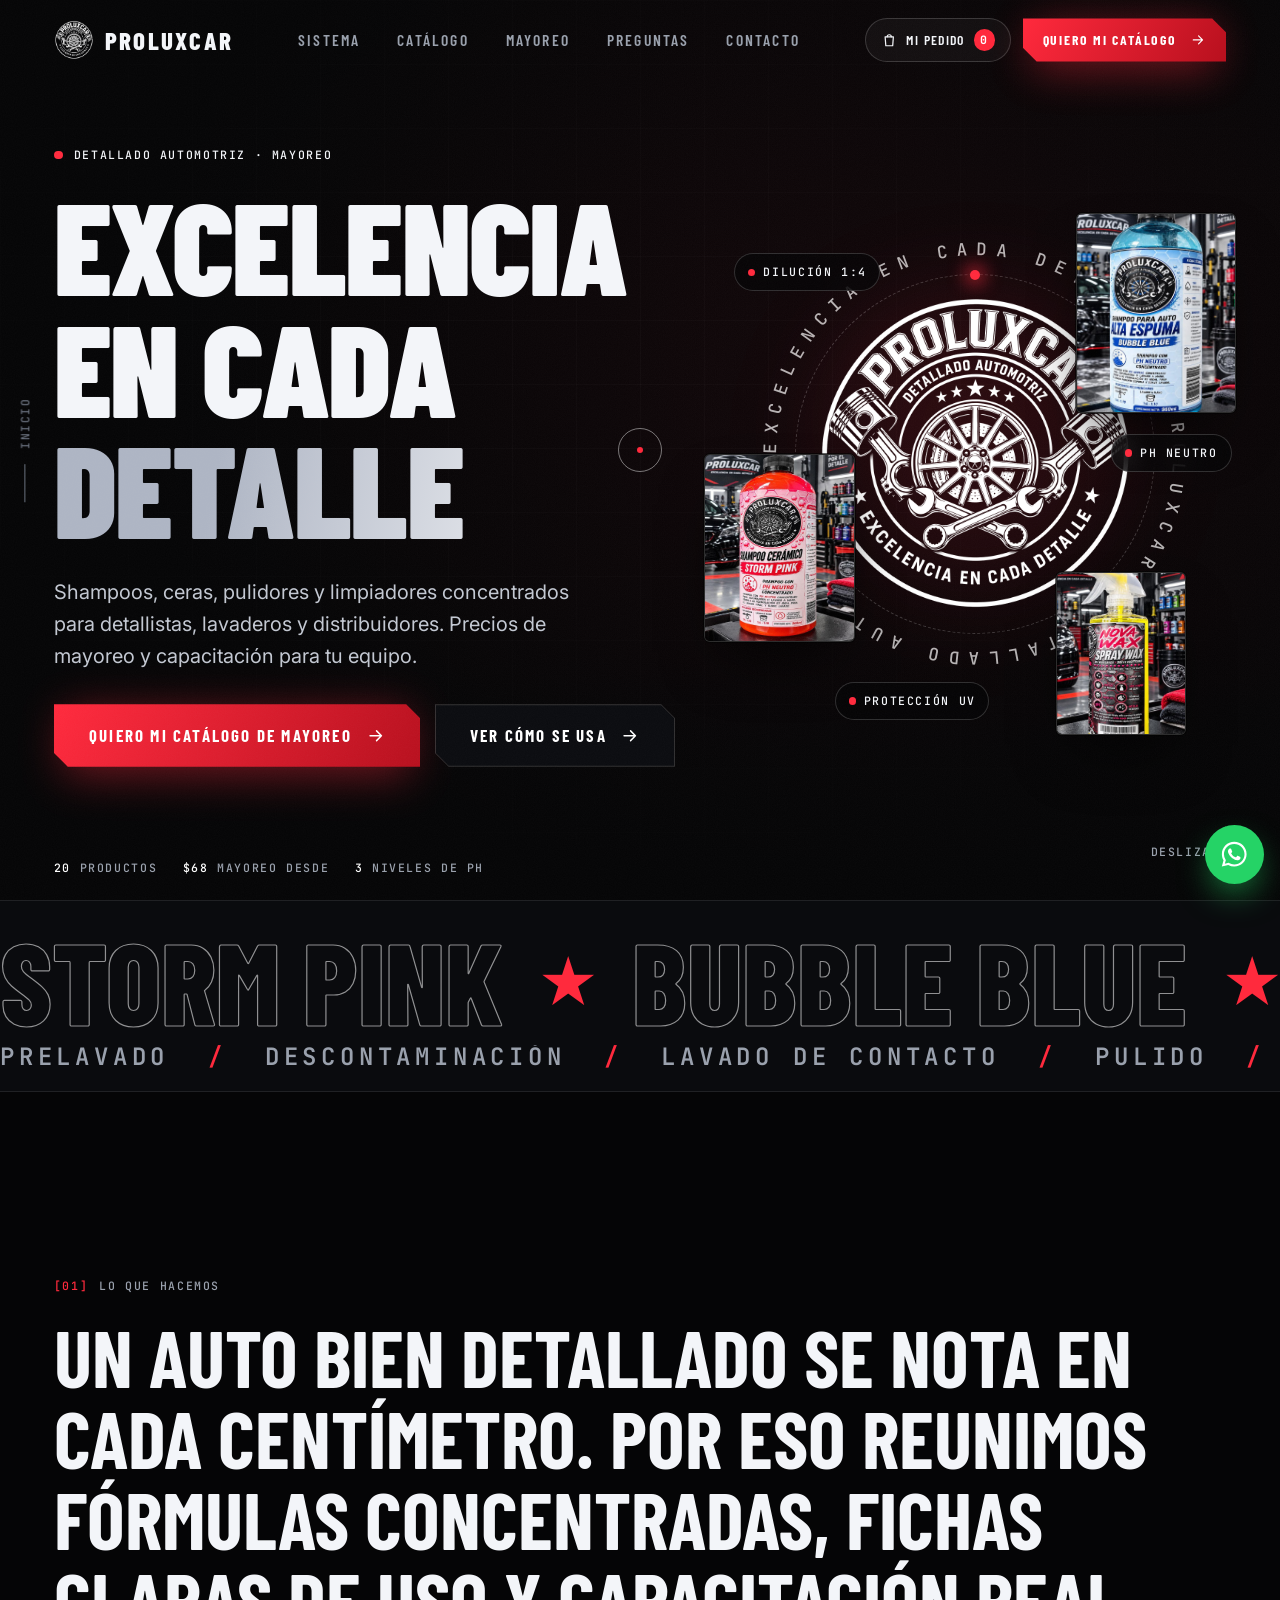
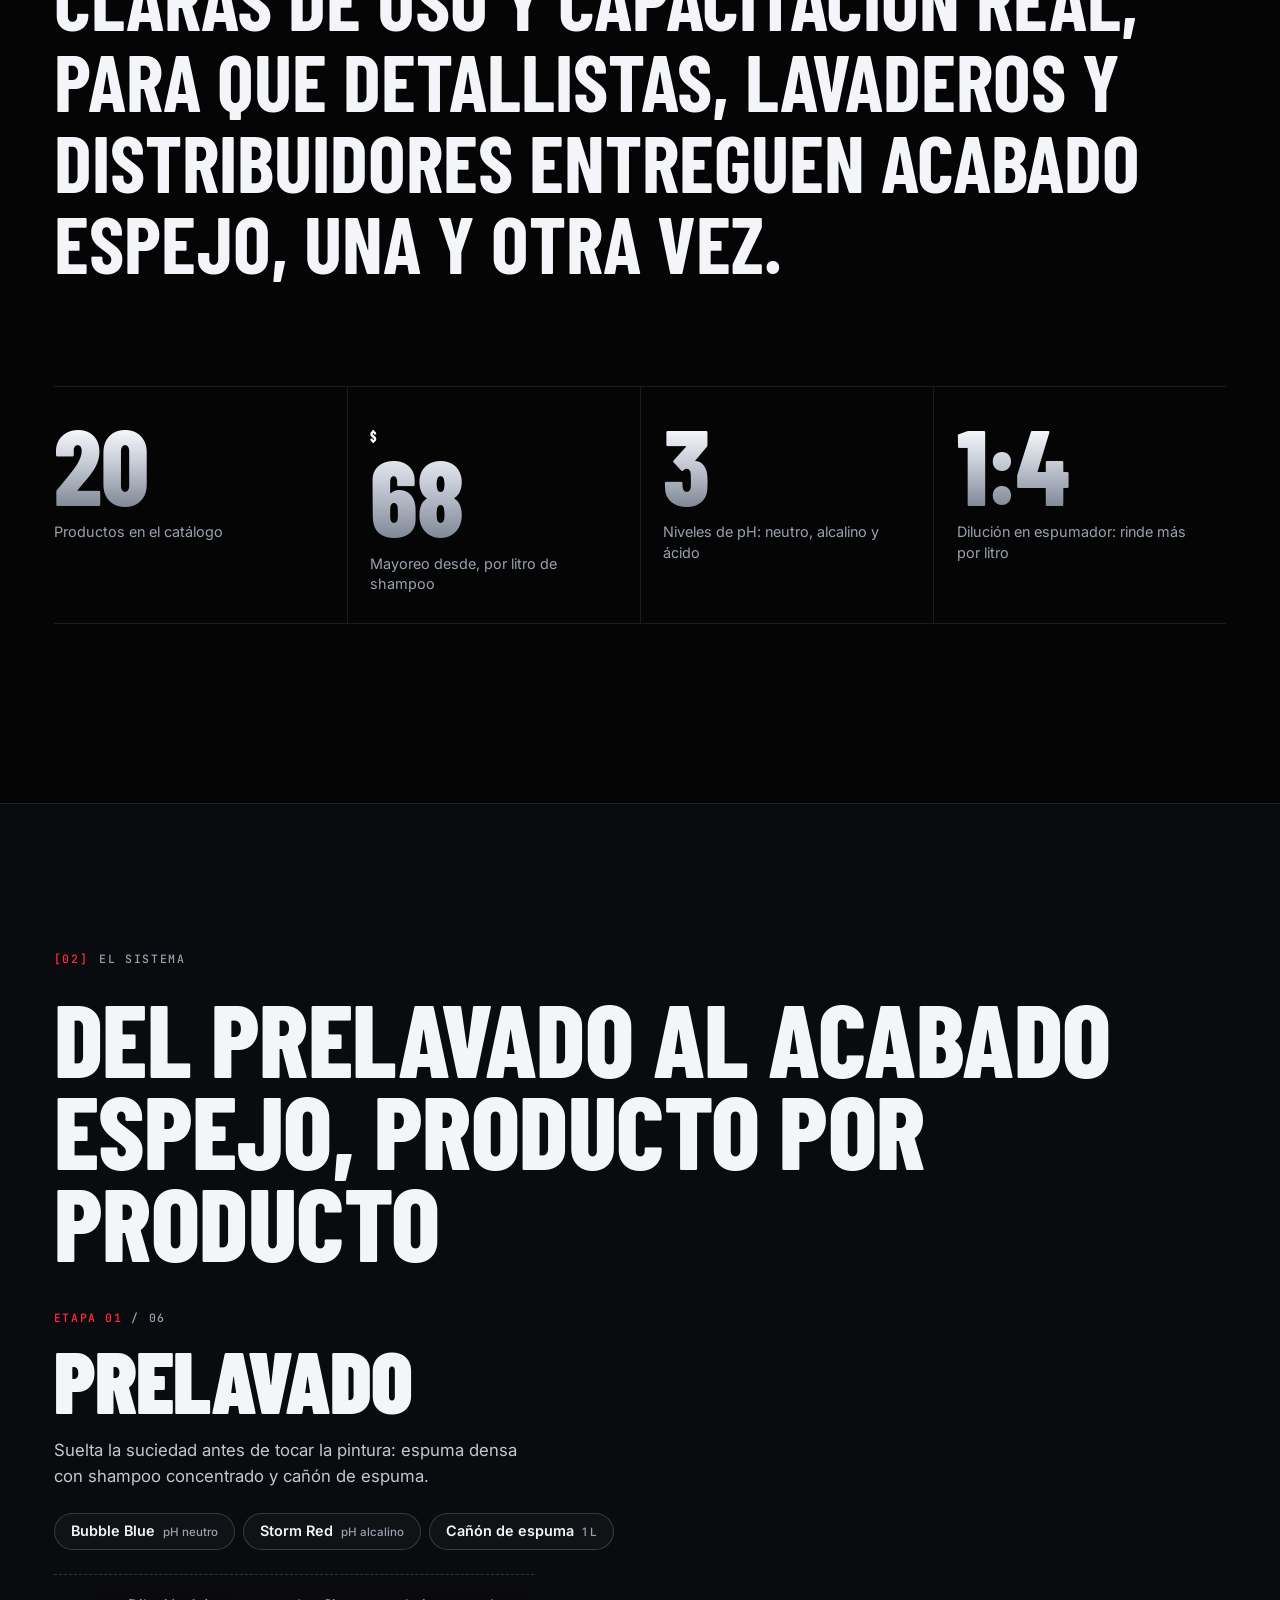
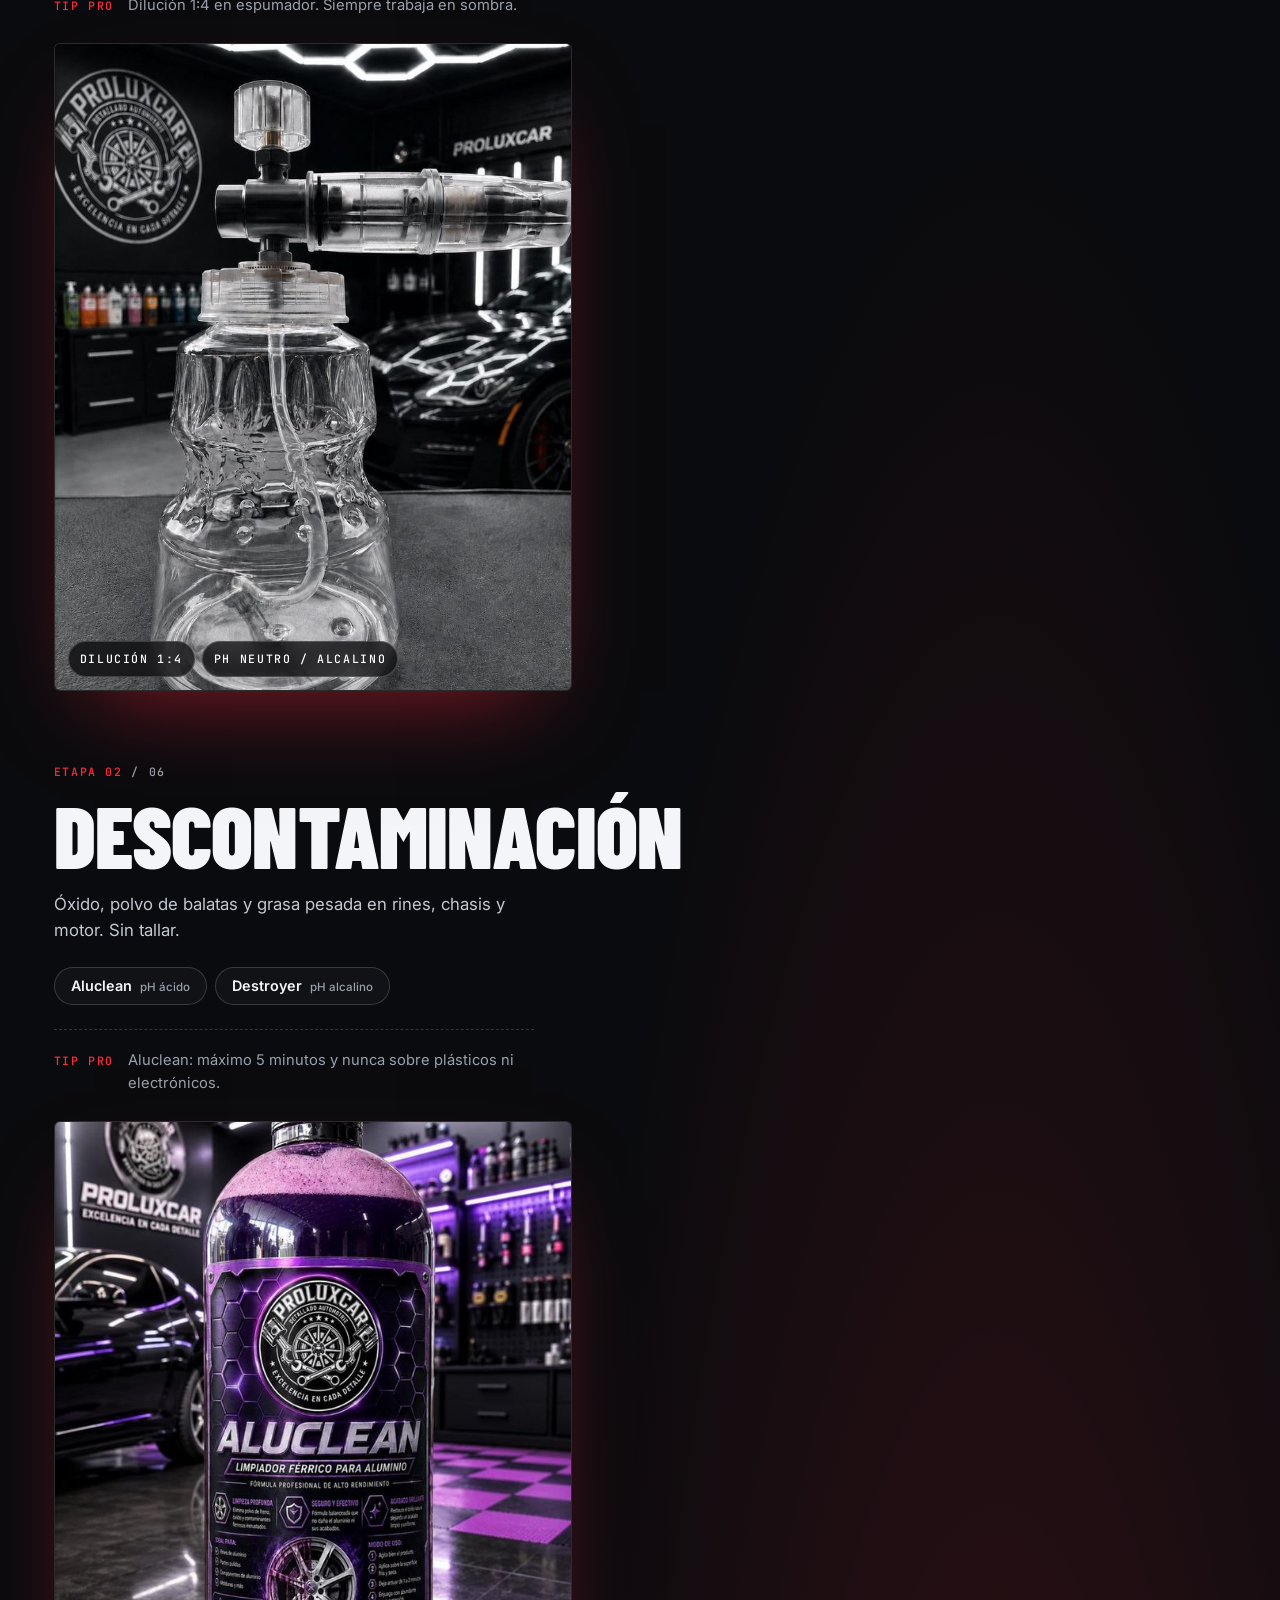
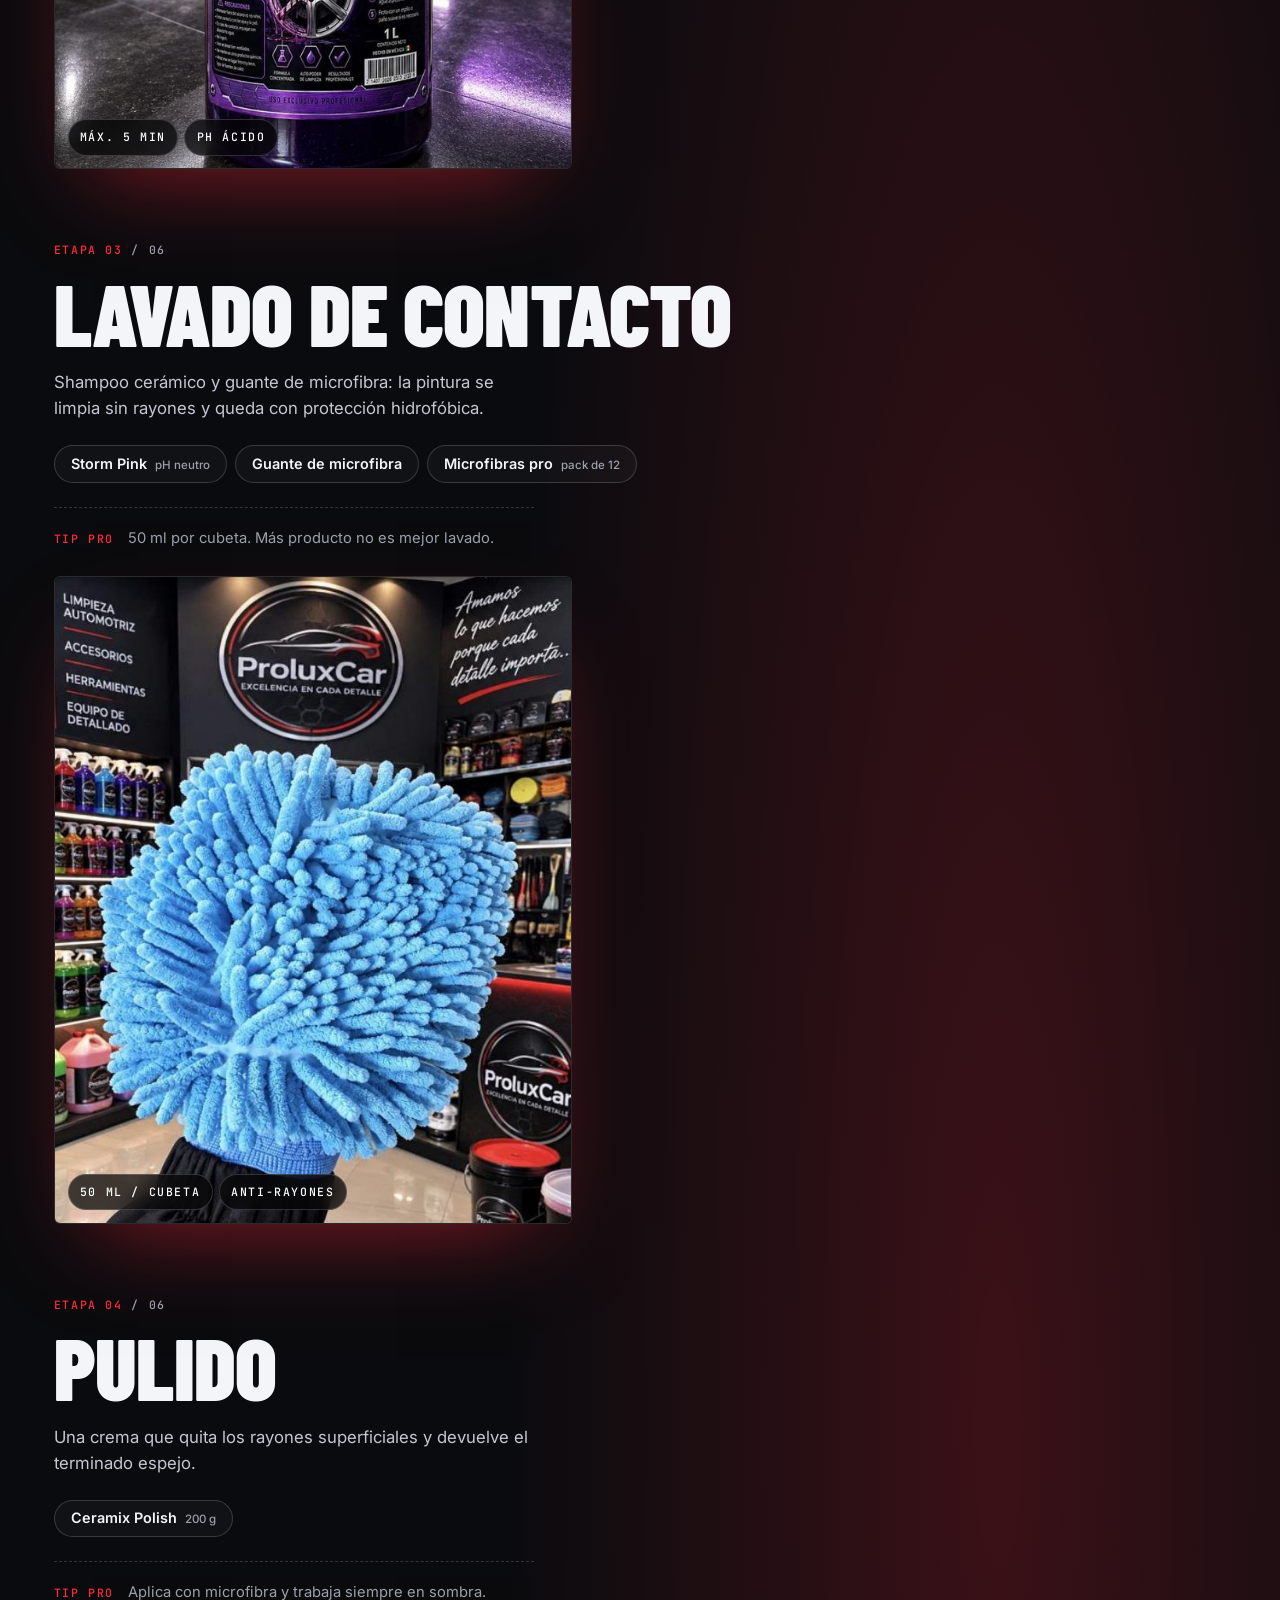
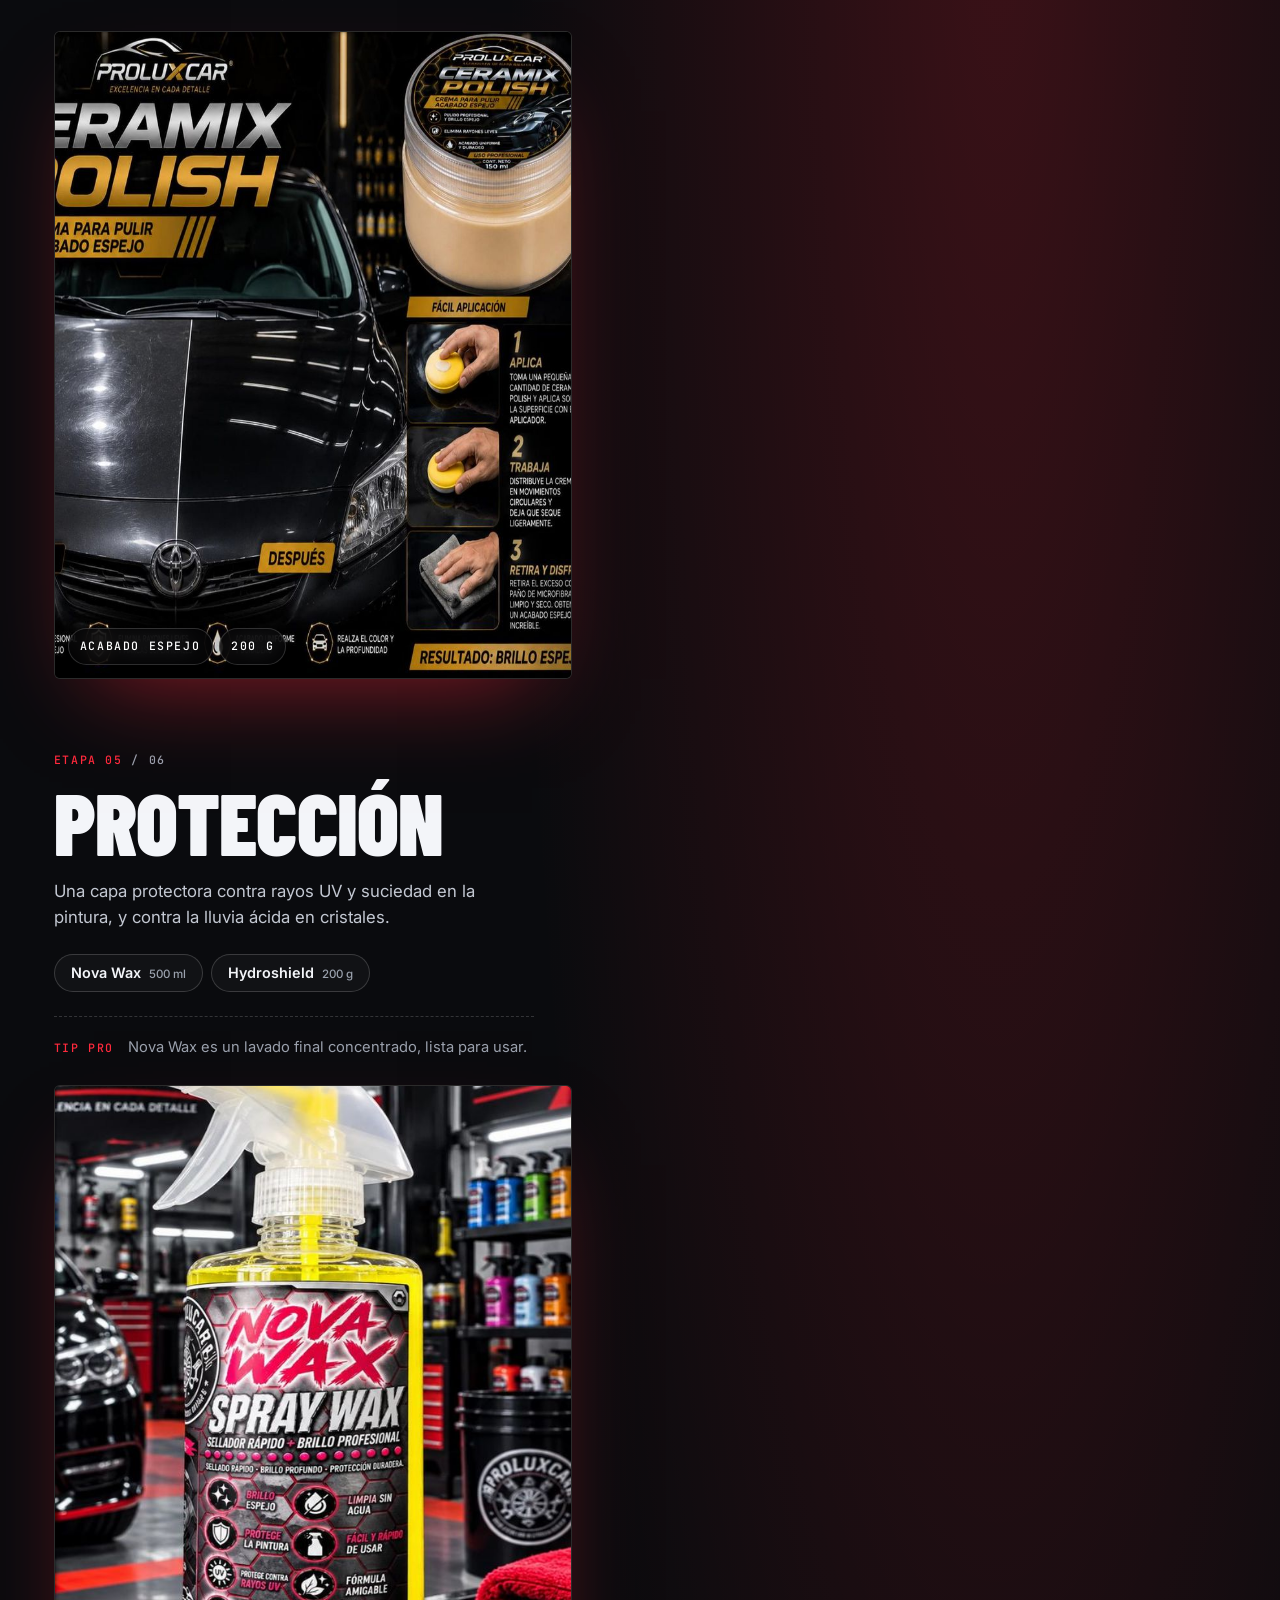
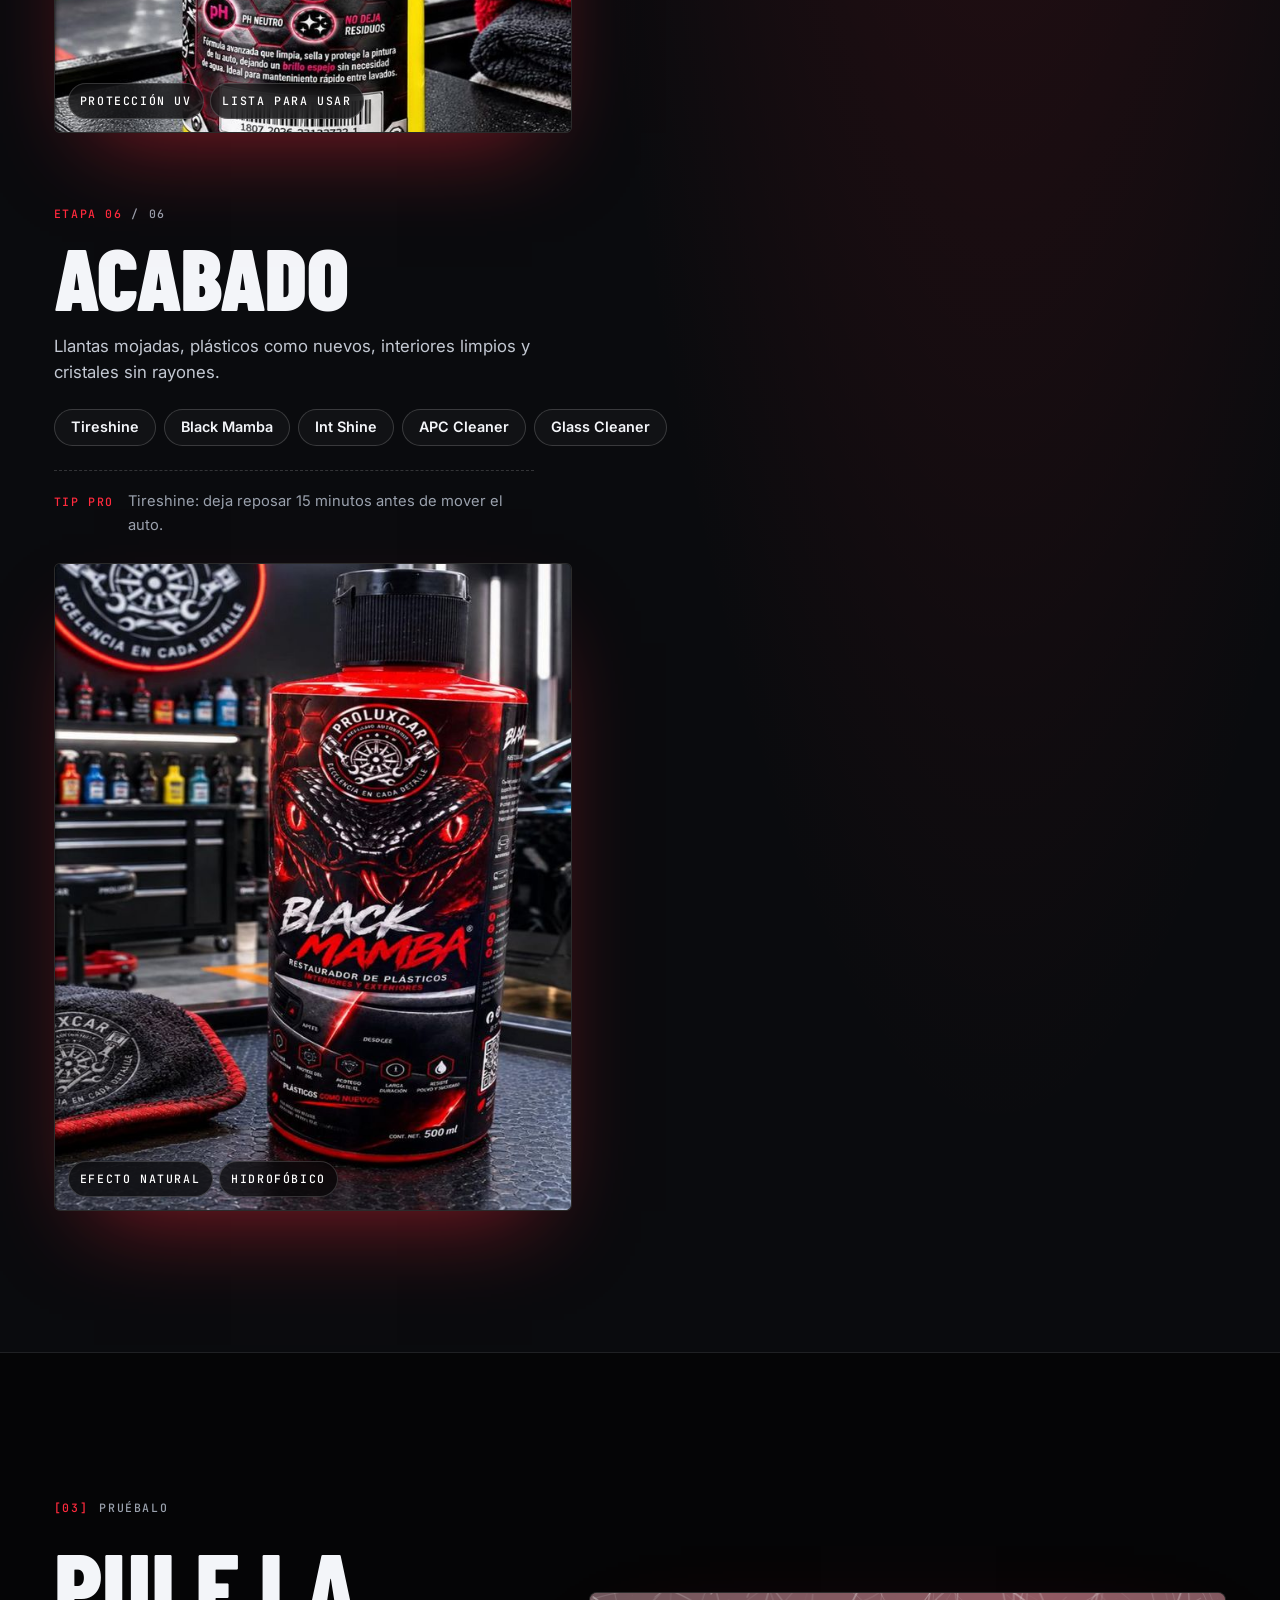
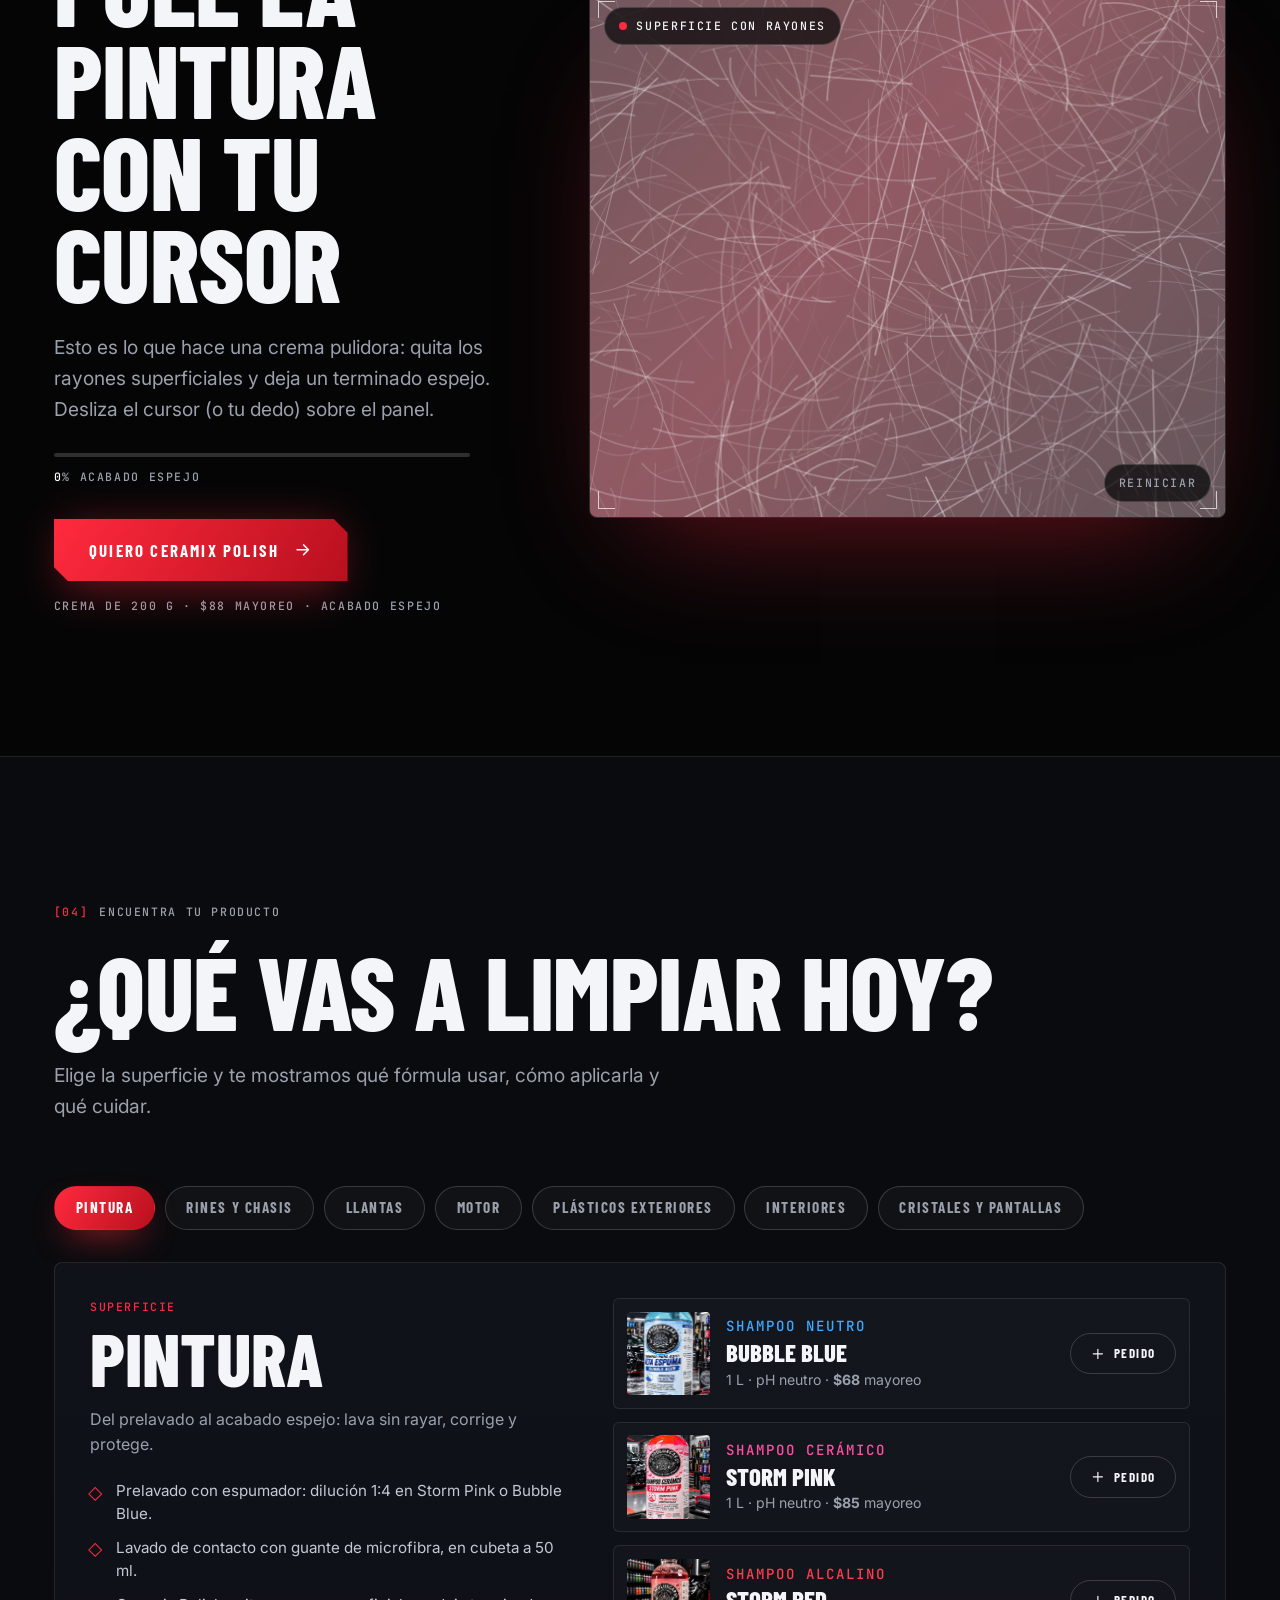
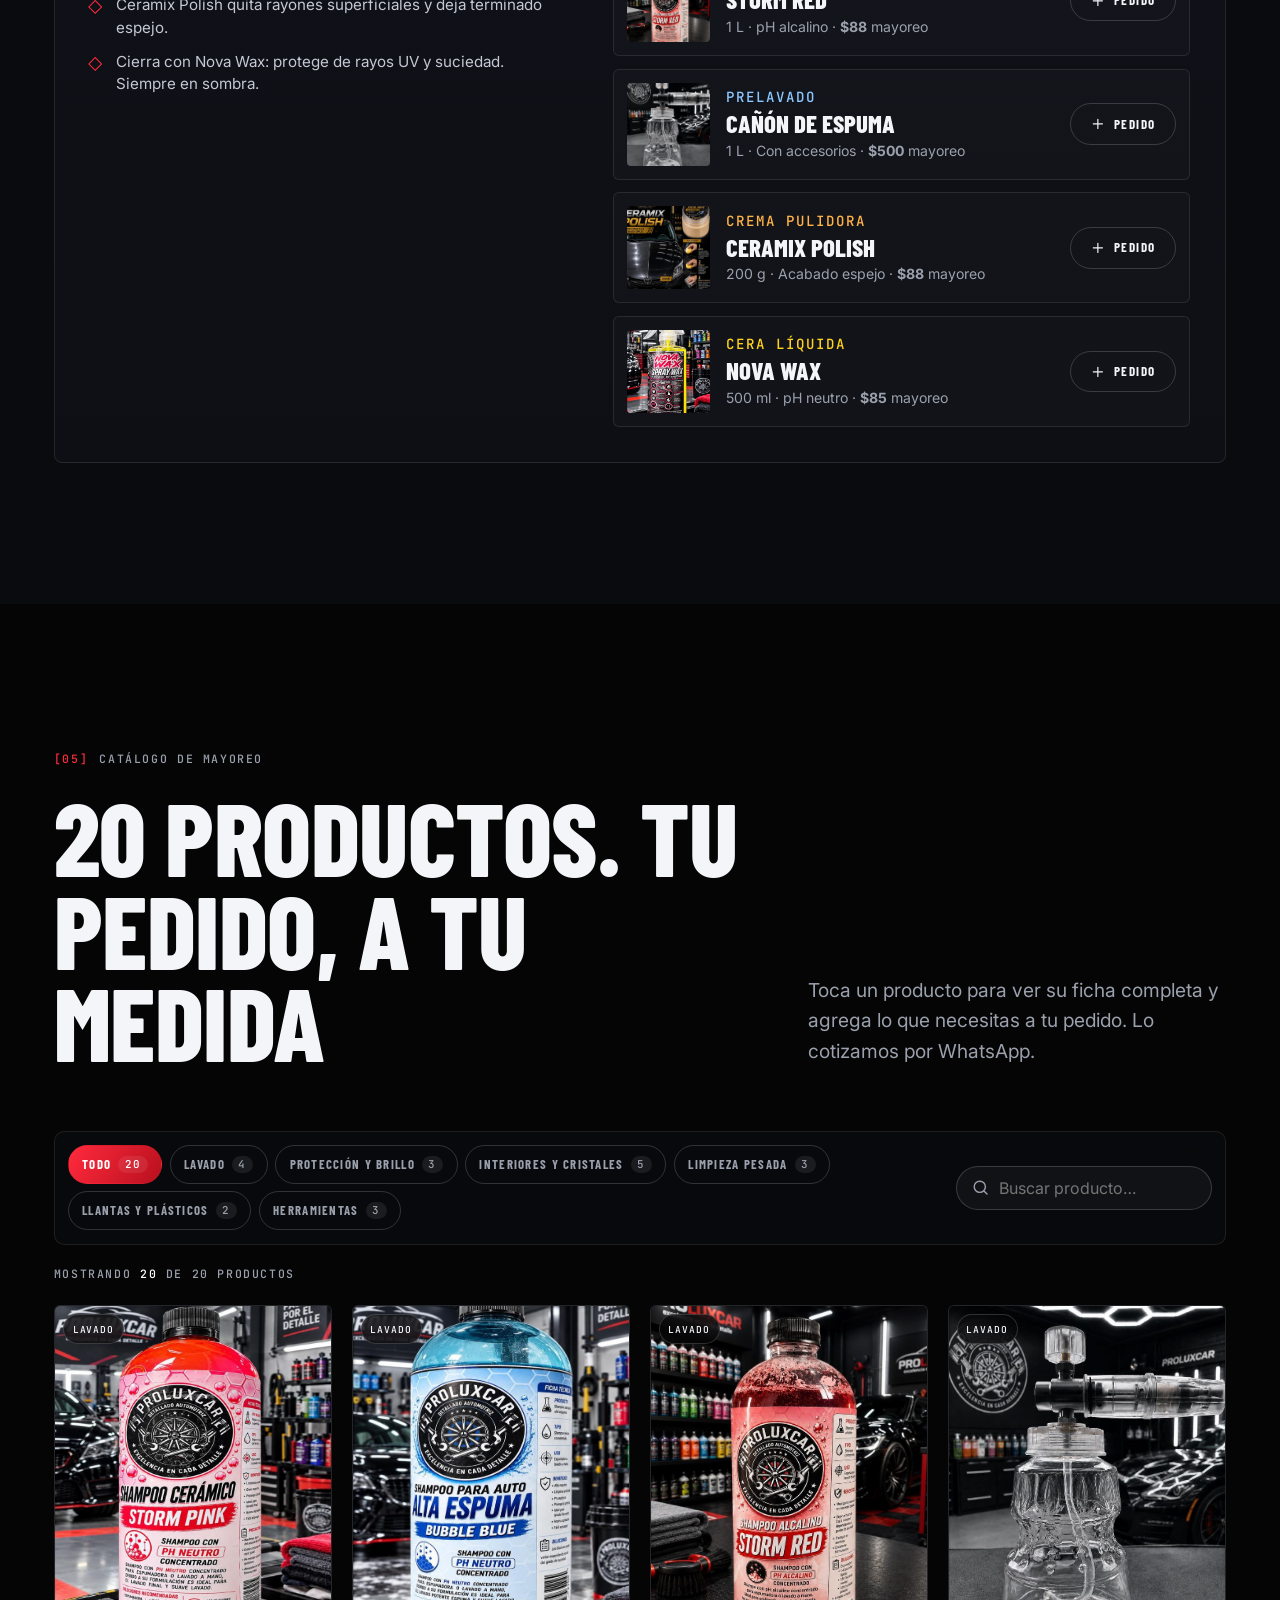
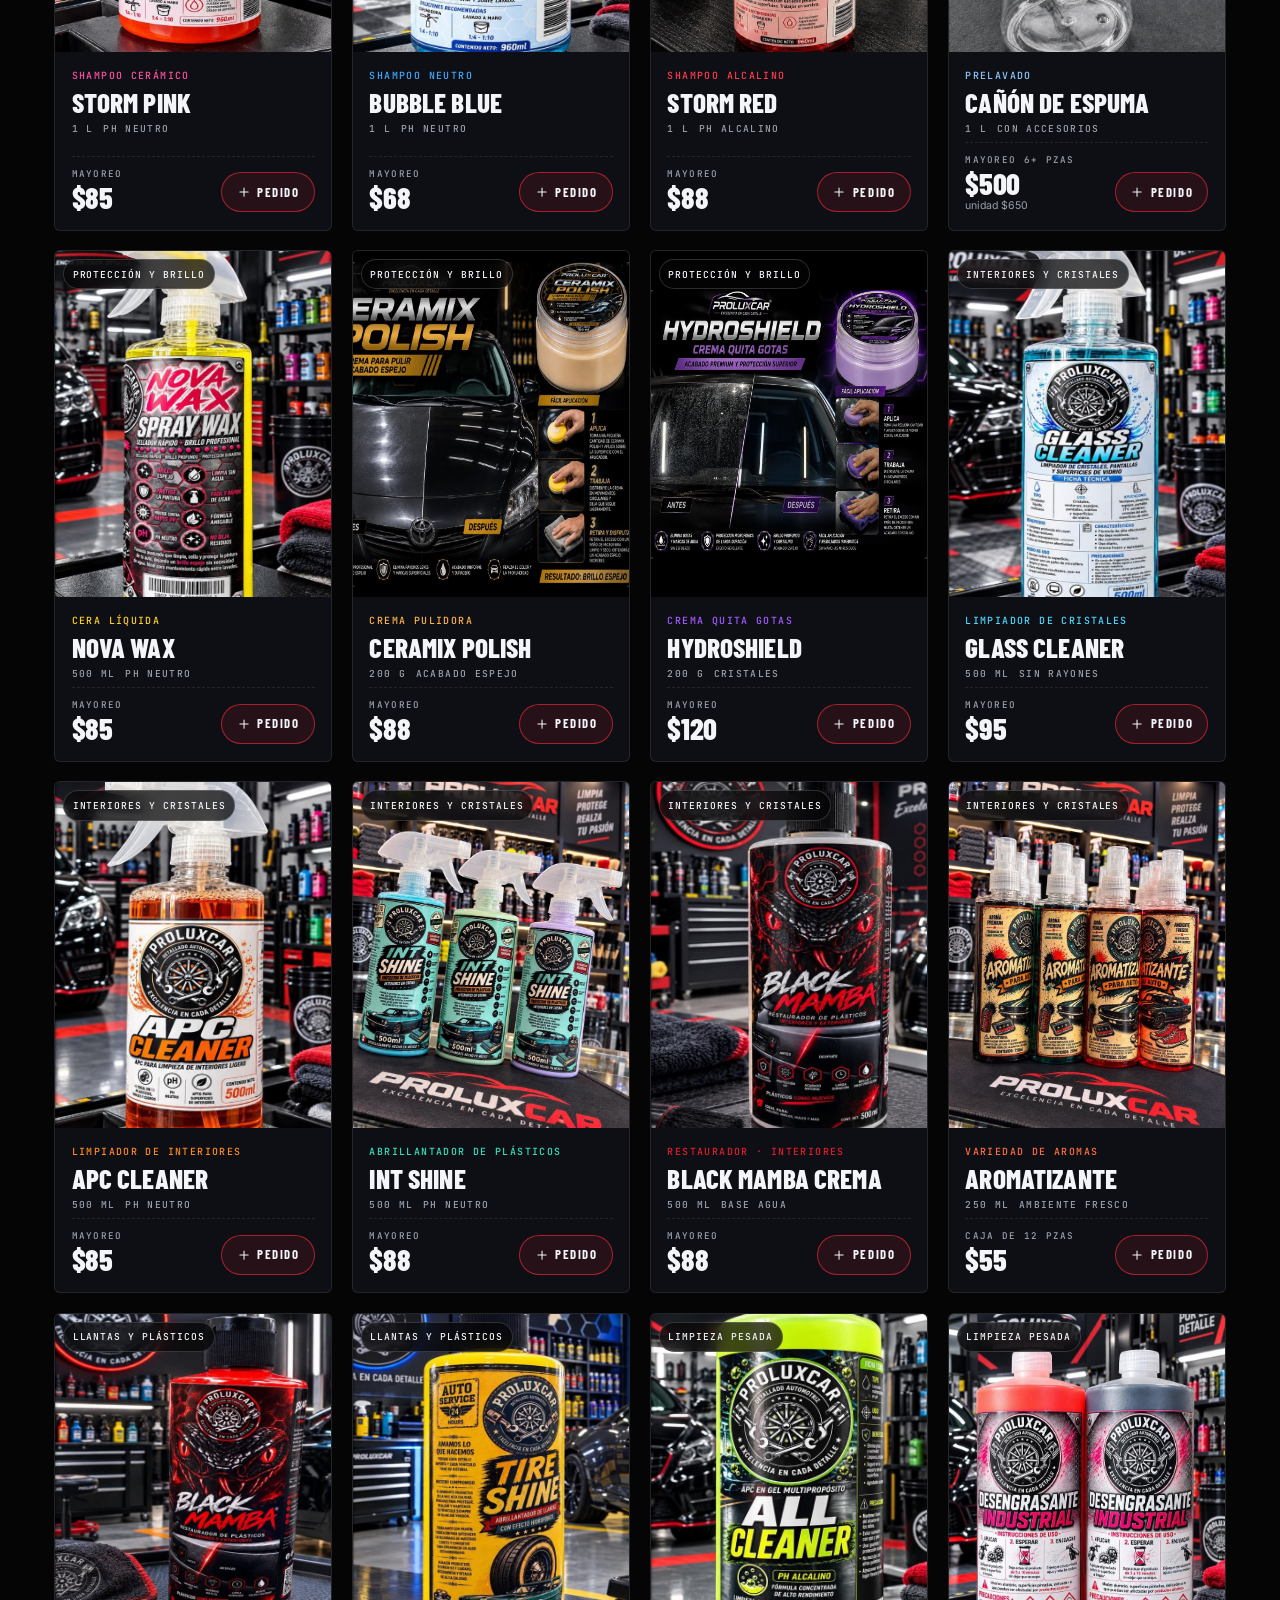
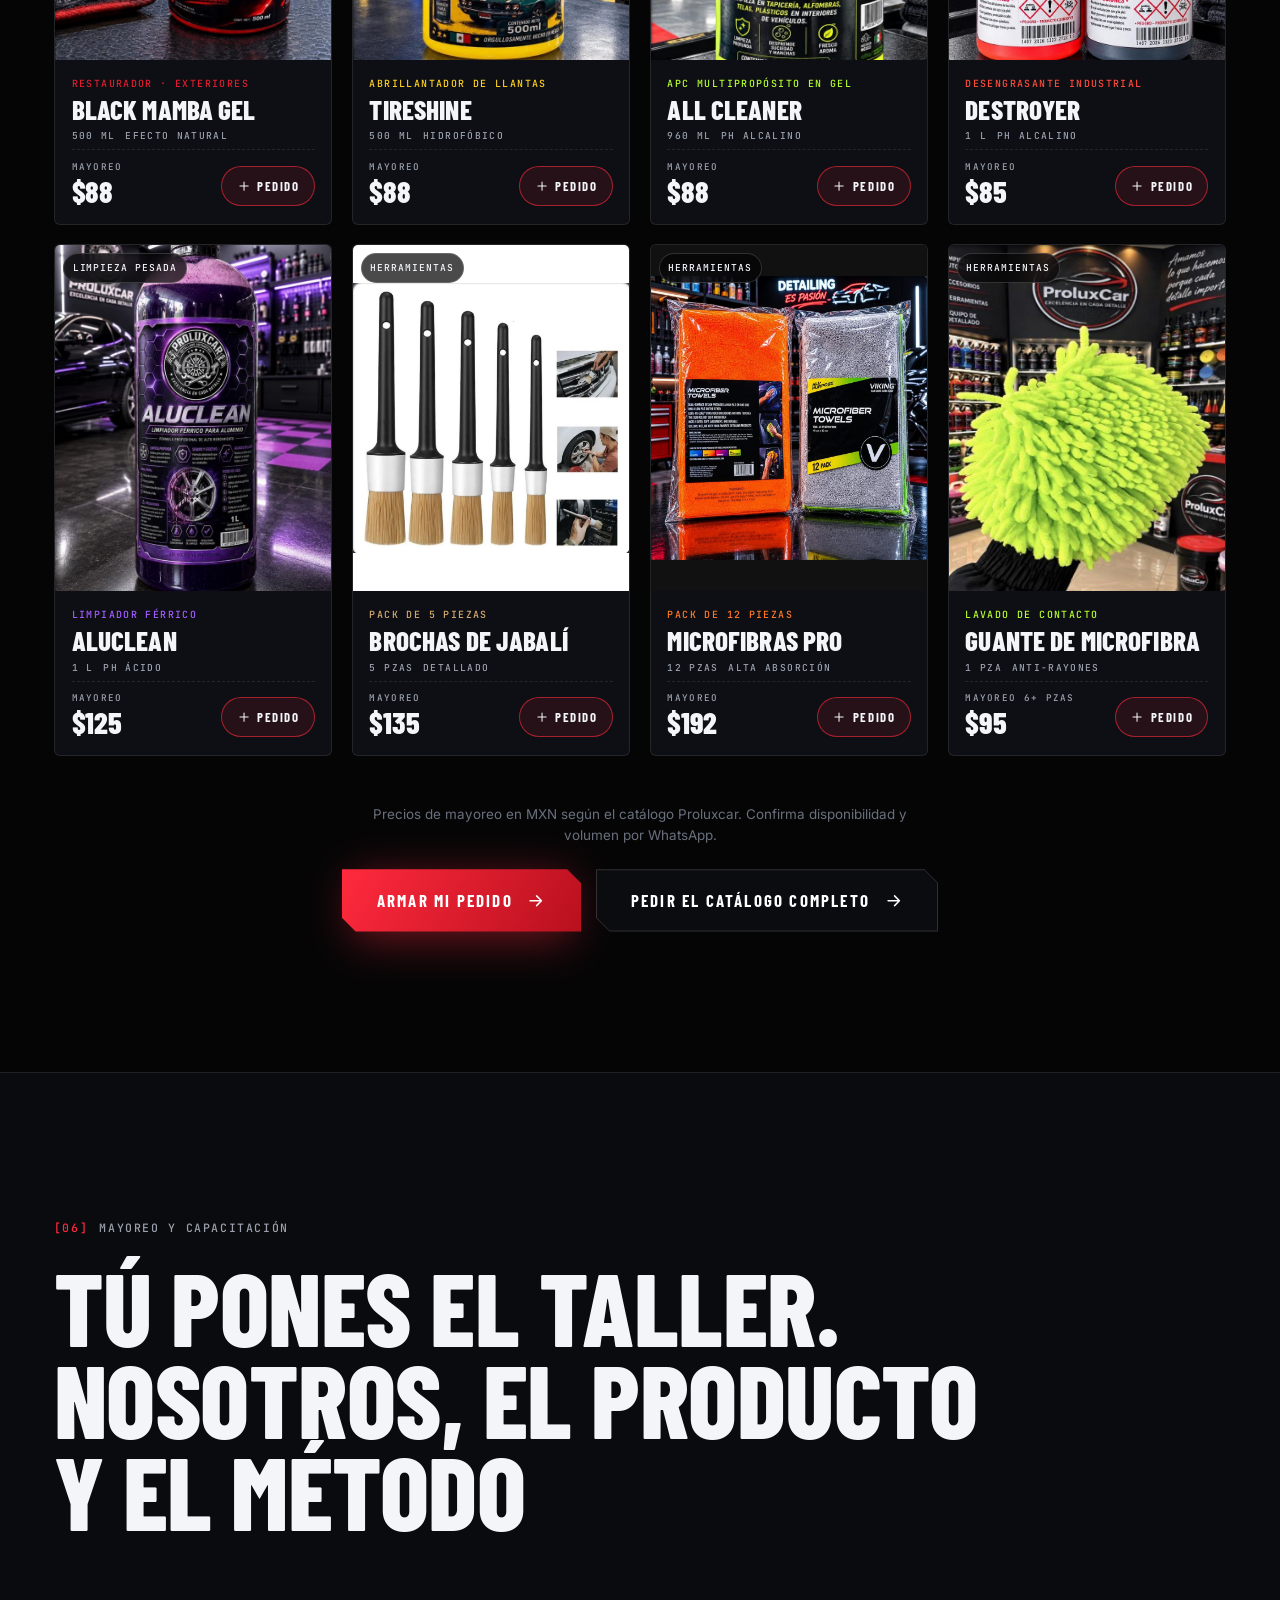
==== commit 407372d3: "agregando pagina" ====
--- a/index.html
+++ b/index.html
@@ -13,7 +13,7 @@
 <meta property="og:locale" content="es_MX">
 <meta property="og:site_name" content="Proluxcar">
 <meta property="og:title" content="Proluxcar | Excelencia en cada detalle">
-<meta property="og:description" content="19 productos de detallado automotriz a precio de mayoreo, con capacitación para tu equipo. Arma tu pedido y cotiza por WhatsApp.">
+<meta property="og:description" content="20 productos de detallado automotriz a precio de mayoreo, con capacitación para tu equipo. Arma tu pedido y cotiza por WhatsApp.">
 <meta property="og:image" content="img/hero-int-shine.jpg">
 <meta name="twitter:card" content="summary_large_image">
 <link rel="icon" href="img/logo.png" type="image/png">
@@ -27,7 +27,7 @@
 <noscript><style>.loader{display:none!important}.js [data-reveal],.js [data-split]{opacity:1!important;transform:none!important;visibility:visible!important}.faq__a{grid-template-rows:1fr!important}.faq__a>div{visibility:visible!important}</style></noscript>
 <script type="application/ld+json">
 {"@context":"https://schema.org","@graph":[
-{"@type":"Store","name":"Proluxcar","description":"Productos de detallado automotriz en mayoreo: shampoos, ceras, pulidores, limpiadores y herramientas, con capacitación sobre los productos.","slogan":"Excelencia en cada detalle","telephone":"+52 954 183 3072","areaServed":"MX","knowsAbout":["Detallado automotriz","Shampoo para auto","Cera líquida","Pulido de pintura","Limpiador férrico","Capacitación en detallado"]},
+{"@type":"Store","name":"Proluxcar","description":"Productos de detallado automotriz en mayoreo: shampoos, ceras, pulidores, limpiadores y herramientas, con capacitación sobre los productos.","slogan":"Excelencia en cada detalle","telephone":"+52 954 206 5113","areaServed":"MX","knowsAbout":["Detallado automotriz","Shampoo para auto","Cera líquida","Pulido de pintura","Limpiador férrico","Capacitación en detallado"]},
 {"@type":"FAQPage","mainEntity":[
 {"@type":"Question","name":"¿Los precios del catálogo son de mayoreo?","acceptedAnswer":{"@type":"Answer","text":"Sí. En el cañón de espuma ($500) y el guante de microfibra ($95) el precio de mayoreo aplica a partir de 6 piezas. Cuéntanos tu volumen y lo revisamos."}},
 {"@type":"Question","name":"¿Ofrecen capacitación?","acceptedAnswer":{"@type":"Answer","text":"Sí, ofrecemos servicios de capacitación sobre nuestros productos: diluciones, tiempos de aplicación y qué fórmula usar en cada superficie."}},
@@ -80,7 +80,7 @@
         <svg class="ico" viewBox="0 0 24 24" aria-hidden="true"><path d="M6 7h12l-1 13H7L6 7z"/><path d="M9 7a3 3 0 0 1 6 0"/></svg>
         <span class="cartbtn__label">Mi pedido</span><b class="cartbtn__count" data-cart-count>0</b>
       </button>
-      <span class="hdr__cta"><a class="btn btn--primary btn--sm" href="https://wa.me/529541833072?text=Hola%20Proluxcar%2C%20quiero%20recibir%20el%20cat%C3%A1logo%20con%20precios%20de%20mayoreo." target="_blank" rel="noopener" data-magnet ><span class="btn__bg"></span><span class="btn__txt"><span class="roll"><span class="roll__in"><span>Quiero mi catálogo</span><span aria-hidden="true">Quiero mi catálogo</span></span></span></span><svg class="ico" viewBox="0 0 24 24" aria-hidden="true"><path d="M5 12h14M13 6l6 6-6 6"/></svg></a></span>
+      <span class="hdr__cta"><a class="btn btn--primary btn--sm" href="https://wa.me/529542065113?text=Hola%20Proluxcar%2C%20quiero%20recibir%20el%20cat%C3%A1logo%20con%20precios%20de%20mayoreo." target="_blank" rel="noopener" data-magnet ><span class="btn__bg"></span><span class="btn__txt"><span class="roll"><span class="roll__in"><span>Quiero mi catálogo</span><span aria-hidden="true">Quiero mi catálogo</span></span></span></span><svg class="ico" viewBox="0 0 24 24" aria-hidden="true"><path d="M5 12h14M13 6l6 6-6 6"/></svg></a></span>
       <button class="burger" type="button" aria-label="Abrir menú" aria-expanded="false" aria-controls="menu"><span></span><span></span></button>
     </div>
   </div>
@@ -97,7 +97,7 @@
       <li><a href="#contacto"><small class="mono">05</small>Contacto</a></li>
     </ul>
   </nav>
-  <p class="menu__foot mono">Excelencia en cada detalle · WhatsApp 954 183 3072</p>
+  <p class="menu__foot mono">Excelencia en cada detalle · WhatsApp 954 206 5113</p>
 </div>
 
 <main id="main">
@@ -118,7 +118,7 @@
       </h1>
       <p class="hero__sub" data-hero="sub">Shampoos, ceras, pulidores y limpiadores concentrados para detallistas, lavaderos y distribuidores. Precios de mayoreo y capacitación para tu equipo.</p>
       <div class="hero__cta" data-hero="cta">
-        <a class="btn btn--primary btn--lg" href="https://wa.me/529541833072?text=Hola%20Proluxcar%2C%20quiero%20recibir%20el%20cat%C3%A1logo%20con%20precios%20de%20mayoreo." target="_blank" rel="noopener" data-magnet ><span class="btn__bg"></span><span class="btn__txt"><span class="roll"><span class="roll__in"><span>Quiero mi catálogo de mayoreo</span><span aria-hidden="true">Quiero mi catálogo de mayoreo</span></span></span></span><svg class="ico" viewBox="0 0 24 24" aria-hidden="true"><path d="M5 12h14M13 6l6 6-6 6"/></svg></a>
+        <a class="btn btn--primary btn--lg" href="https://wa.me/529542065113?text=Hola%20Proluxcar%2C%20quiero%20recibir%20el%20cat%C3%A1logo%20con%20precios%20de%20mayoreo." target="_blank" rel="noopener" data-magnet ><span class="btn__bg"></span><span class="btn__txt"><span class="roll"><span class="roll__in"><span>Quiero mi catálogo de mayoreo</span><span aria-hidden="true">Quiero mi catálogo de mayoreo</span></span></span></span><svg class="ico" viewBox="0 0 24 24" aria-hidden="true"><path d="M5 12h14M13 6l6 6-6 6"/></svg></a>
         <a class="btn btn--ghost btn--lg" href="#sistema" data-magnet ><span class="btn__bg"></span><span class="btn__txt"><span class="roll"><span class="roll__in"><span>Ver cómo se usa</span><span aria-hidden="true">Ver cómo se usa</span></span></span></span><svg class="ico" viewBox="0 0 24 24" aria-hidden="true"><path d="M5 12h14M13 6l6 6-6 6"/></svg></a>
       </div>
     </div>
@@ -143,7 +143,7 @@
 
   <div class="hero__foot">
     <ul class="hero__facts mono" data-hero="facts">
-      <li><b>19</b> productos</li>
+      <li><b>20</b> productos</li>
       <li><b class="js-price">$68</b><span class="js-price"> mayoreo desde</span></li>
       <li><b>3</b> niveles de pH</li>
     </ul>
@@ -163,7 +163,7 @@
     <p class="eyebrow mono" data-reveal><span>[01]</span> Lo que hacemos</p>
     <h2 class="manifesto__text" id="manifiesto-title" data-words>Un auto bien detallado se nota en cada centímetro. Por eso reunimos <b>fórmulas concentradas</b>, <b>fichas claras de uso</b> y <b>capacitación real</b>, para que detallistas, lavaderos y distribuidores entreguen <b>acabado espejo</b>, una y otra vez.</h2>
     <ul class="stats" data-stagger>
-      <li data-reveal><b data-count="19">19</b><span>Productos en el catálogo</span></li>
+      <li data-reveal><b data-count="20">20</b><span>Productos en el catálogo</span></li>
       <li data-reveal><b><span class="js-price">$</span><span data-count="68" class="js-price">68</span></b><span class="js-price">Mayoreo desde, por litro de shampoo</span></li>
       <li data-reveal><b data-count="3">3</b><span>Niveles de pH: neutro, alcalino y ácido</span></li>
       <li data-reveal><b><span data-count="1">1</span>:4</b><span>Dilución en espumador: rinde más por litro</span></li>
@@ -361,24 +361,24 @@
     <header class="sec__head sec__head--row">
       <div>
         <p class="eyebrow mono" data-reveal><span>[05]</span> Catálogo de mayoreo</p>
-        <h2 class="h2" id="cat-title" data-split>19 productos. Tu pedido, <em>a tu medida</em></h2>
+        <h2 class="h2" id="cat-title" data-split>20 productos. Tu pedido, <em>a tu medida</em></h2>
       </div>
       <p class="lead" data-reveal>Toca un producto para ver su ficha completa y agrega lo que necesitas a tu pedido. Lo cotizamos por WhatsApp.</p>
     </header>
 
     <div class="cat__bar" data-reveal>
       <div class="cat__chips" role="group" aria-label="Filtrar por línea">
-<button class="fchip is-on" type="button" data-filter="all" aria-pressed="true">Todo <i>19</i></button>
+<button class="fchip is-on" type="button" data-filter="all" aria-pressed="true">Todo <i>20</i></button>
 <button class="fchip" type="button" data-filter="lavado" aria-pressed="false">Lavado <i>4</i></button>
 <button class="fchip" type="button" data-filter="proteccion" aria-pressed="false">Protección y brillo <i>3</i></button>
-<button class="fchip" type="button" data-filter="interior" aria-pressed="false">Interiores y cristales <i>4</i></button>
+<button class="fchip" type="button" data-filter="interior" aria-pressed="false">Interiores y cristales <i>5</i></button>
 <button class="fchip" type="button" data-filter="pesada" aria-pressed="false">Limpieza pesada <i>3</i></button>
 <button class="fchip" type="button" data-filter="exterior" aria-pressed="false">Llantas y plásticos <i>2</i></button>
 <button class="fchip" type="button" data-filter="herramientas" aria-pressed="false">Herramientas <i>3</i></button>
       </div>
       <label class="search"><svg class="ico" viewBox="0 0 24 24" aria-hidden="true"><circle cx="11" cy="11" r="7"/><path d="m20 20-3.5-3.5"/></svg><span class="sr">Buscar producto</span><input id="q" type="search" placeholder="Buscar producto…" autocomplete="off"></label>
     </div>
-    <p class="cat__count mono" aria-live="polite">Mostrando <b id="count">19</b> de 19 productos</p>
+    <p class="cat__count mono" aria-live="polite">Mostrando <b id="count">20</b> de 20 productos</p>
 
     <ul class="cat__grid" id="grid">
 <li class="pcard" data-reveal data-id="storm-pink" data-cat="lavado" data-name="storm pink shampoo cerámico shampoo cerámico storm pink" style="--tint:255,79,163"><button class="pcard__open" type="button" data-open="storm-pink" aria-label="Ver ficha: Shampoo Cerámico Storm Pink"><span class="pcard__media"><img src="img/storm-pink.jpg" alt="Shampoo Cerámico Storm Pink de Proluxcar, 1 L" loading="lazy" decoding="async" width="800" height="1000"></span><span class="pcard__glare" aria-hidden="true"></span><span class="pcard__cat mono">Lavado</span><span class="pcard__view mono" aria-hidden="true">Ver ficha</span></button><div class="pcard__body"><p class="pcard__type mono">Shampoo cerámico</p><h3 class="pcard__name">Storm Pink</h3><p class="pcard__meta mono"><span>1 L</span><span>pH neutro</span></p><div class="pcard__foot"><p class="pcard__price js-price"><small>Mayoreo</small><b>$85</b></p><button class="pcard__add" type="button" data-add="storm-pink" aria-label="Agregar Shampoo Cerámico Storm Pink a mi pedido"><svg class="ico" viewBox="0 0 24 24" aria-hidden="true"><path d="M12 5v14M5 12h14"/></svg><span>Pedido</span></button></div></div></li>
@@ -392,6 +392,7 @@
 <li class="pcard" data-reveal data-id="apc-cleaner" data-cat="interior" data-name="apc cleaner limpiador de interiores apc cleaner" style="--tint:255,138,31"><button class="pcard__open" type="button" data-open="apc-cleaner" aria-label="Ver ficha: APC Cleaner"><span class="pcard__media"><img src="img/apc-cleaner.jpg" alt="APC Cleaner de Proluxcar, 500 ml" loading="lazy" decoding="async" width="800" height="1000"></span><span class="pcard__glare" aria-hidden="true"></span><span class="pcard__cat mono">Interiores y cristales</span><span class="pcard__view mono" aria-hidden="true">Ver ficha</span></button><div class="pcard__body"><p class="pcard__type mono">Limpiador de interiores</p><h3 class="pcard__name">APC Cleaner</h3><p class="pcard__meta mono"><span>500 ml</span><span>pH neutro</span></p><div class="pcard__foot"><p class="pcard__price js-price"><small>Mayoreo</small><b>$85</b></p><button class="pcard__add" type="button" data-add="apc-cleaner" aria-label="Agregar APC Cleaner a mi pedido"><svg class="ico" viewBox="0 0 24 24" aria-hidden="true"><path d="M12 5v14M5 12h14"/></svg><span>Pedido</span></button></div></div></li>
 <li class="pcard" data-reveal data-id="int-shine" data-cat="interior" data-name="int shine abrillantador de plásticos int shine abrillantador de plásticos" style="--tint:52,224,192"><button class="pcard__open" type="button" data-open="int-shine" aria-label="Ver ficha: Int Shine Abrillantador de Plásticos"><span class="pcard__media"><img src="img/int-shine.jpg" alt="Int Shine Abrillantador de Plásticos de Proluxcar, 500 ml" loading="lazy" decoding="async" width="800" height="1000"></span><span class="pcard__glare" aria-hidden="true"></span><span class="pcard__cat mono">Interiores y cristales</span><span class="pcard__view mono" aria-hidden="true">Ver ficha</span></button><div class="pcard__body"><p class="pcard__type mono">Abrillantador de plásticos</p><h3 class="pcard__name">Int Shine</h3><p class="pcard__meta mono"><span>500 ml</span><span>pH neutro</span></p><div class="pcard__foot"><p class="pcard__price js-price"><small>Mayoreo</small><b>$88</b></p><button class="pcard__add" type="button" data-add="int-shine" aria-label="Agregar Int Shine Abrillantador de Plásticos a mi pedido"><svg class="ico" viewBox="0 0 24 24" aria-hidden="true"><path d="M12 5v14M5 12h14"/></svg><span>Pedido</span></button></div></div></li>
 <li class="pcard" data-reveal data-id="black-mamba-crema" data-cat="interior" data-name="black mamba crema restaurador · interiores restaurador de plásticos black mamba (crema)" style="--tint:225,29,46"><button class="pcard__open" type="button" data-open="black-mamba-crema" aria-label="Ver ficha: Restaurador de Plásticos Black Mamba (crema)"><span class="pcard__media"><img src="img/black-mamba-crema.jpg" alt="Restaurador de Plásticos Black Mamba (crema) de Proluxcar, 500 ml" loading="lazy" decoding="async" width="800" height="1000"></span><span class="pcard__glare" aria-hidden="true"></span><span class="pcard__cat mono">Interiores y cristales</span><span class="pcard__view mono" aria-hidden="true">Ver ficha</span></button><div class="pcard__body"><p class="pcard__type mono">Restaurador · interiores</p><h3 class="pcard__name">Black Mamba Crema</h3><p class="pcard__meta mono"><span>500 ml</span><span>Base agua</span></p><div class="pcard__foot"><p class="pcard__price js-price"><small>Mayoreo</small><b>$88</b></p><button class="pcard__add" type="button" data-add="black-mamba-crema" aria-label="Agregar Restaurador de Plásticos Black Mamba (crema) a mi pedido"><svg class="ico" viewBox="0 0 24 24" aria-hidden="true"><path d="M12 5v14M5 12h14"/></svg><span>Pedido</span></button></div></div></li>
+<li class="pcard" data-reveal data-id="aromatizante" data-cat="interior" data-name="aromatizante variedad de aromas aromatizante para auto" style="--tint:255,110,64"><button class="pcard__open" type="button" data-open="aromatizante" aria-label="Ver ficha: Aromatizante para Auto"><span class="pcard__media"><img src="img/aromatizante.jpg" alt="Aromatizante para Auto de Proluxcar, 250 ml" loading="lazy" decoding="async" width="800" height="1000"></span><span class="pcard__glare" aria-hidden="true"></span><span class="pcard__cat mono">Interiores y cristales</span><span class="pcard__view mono" aria-hidden="true">Ver ficha</span></button><div class="pcard__body"><p class="pcard__type mono">Variedad de aromas</p><h3 class="pcard__name">Aromatizante</h3><p class="pcard__meta mono"><span>250 ml</span><span>Ambiente fresco</span></p><div class="pcard__foot"><p class="pcard__price js-price"><small>Caja de 12 pzas</small><b>$55</b></p><button class="pcard__add" type="button" data-add="aromatizante" aria-label="Agregar Aromatizante para Auto a mi pedido"><svg class="ico" viewBox="0 0 24 24" aria-hidden="true"><path d="M12 5v14M5 12h14"/></svg><span>Pedido</span></button></div></div></li>
 <li class="pcard" data-reveal data-id="black-mamba-gel" data-cat="exterior" data-name="black mamba gel restaurador · exteriores restaurador de plásticos black mamba (gel)" style="--tint:225,29,46"><button class="pcard__open" type="button" data-open="black-mamba-gel" aria-label="Ver ficha: Restaurador de Plásticos Black Mamba (gel)"><span class="pcard__media"><img src="img/black-mamba-gel.jpg" alt="Restaurador de Plásticos Black Mamba (gel) de Proluxcar, 500 ml" loading="lazy" decoding="async" width="800" height="1000"></span><span class="pcard__glare" aria-hidden="true"></span><span class="pcard__cat mono">Llantas y plásticos</span><span class="pcard__view mono" aria-hidden="true">Ver ficha</span></button><div class="pcard__body"><p class="pcard__type mono">Restaurador · exteriores</p><h3 class="pcard__name">Black Mamba Gel</h3><p class="pcard__meta mono"><span>500 ml</span><span>Efecto natural</span></p><div class="pcard__foot"><p class="pcard__price js-price"><small>Mayoreo</small><b>$88</b></p><button class="pcard__add" type="button" data-add="black-mamba-gel" aria-label="Agregar Restaurador de Plásticos Black Mamba (gel) a mi pedido"><svg class="ico" viewBox="0 0 24 24" aria-hidden="true"><path d="M12 5v14M5 12h14"/></svg><span>Pedido</span></button></div></div></li>
 <li class="pcard" data-reveal data-id="tireshine" data-cat="exterior" data-name="tireshine abrillantador de llantas abrillantador para llantas tireshine" style="--tint:255,210,31"><button class="pcard__open" type="button" data-open="tireshine" aria-label="Ver ficha: Abrillantador para Llantas Tireshine"><span class="pcard__media"><img src="img/tireshine.jpg" alt="Abrillantador para Llantas Tireshine de Proluxcar, 500 ml" loading="lazy" decoding="async" width="800" height="1000"></span><span class="pcard__glare" aria-hidden="true"></span><span class="pcard__cat mono">Llantas y plásticos</span><span class="pcard__view mono" aria-hidden="true">Ver ficha</span></button><div class="pcard__body"><p class="pcard__type mono">Abrillantador de llantas</p><h3 class="pcard__name">Tireshine</h3><p class="pcard__meta mono"><span>500 ml</span><span>Hidrofóbico</span></p><div class="pcard__foot"><p class="pcard__price js-price"><small>Mayoreo</small><b>$88</b></p><button class="pcard__add" type="button" data-add="tireshine" aria-label="Agregar Abrillantador para Llantas Tireshine a mi pedido"><svg class="ico" viewBox="0 0 24 24" aria-hidden="true"><path d="M12 5v14M5 12h14"/></svg><span>Pedido</span></button></div></div></li>
 <li class="pcard" data-reveal data-id="all-cleaner" data-cat="pesada" data-name="all cleaner apc multipropósito en gel all cleaner apc multipropósito en gel" style="--tint:182,255,46"><button class="pcard__open" type="button" data-open="all-cleaner" aria-label="Ver ficha: All Cleaner APC Multipropósito en Gel"><span class="pcard__media"><img src="img/all-cleaner.jpg" alt="All Cleaner APC Multipropósito en Gel de Proluxcar, 960 ml" loading="lazy" decoding="async" width="800" height="1000"></span><span class="pcard__glare" aria-hidden="true"></span><span class="pcard__cat mono">Limpieza pesada</span><span class="pcard__view mono" aria-hidden="true">Ver ficha</span></button><div class="pcard__body"><p class="pcard__type mono">APC multipropósito en gel</p><h3 class="pcard__name">All Cleaner</h3><p class="pcard__meta mono"><span>960 ml</span><span>pH alcalino</span></p><div class="pcard__foot"><p class="pcard__price js-price"><small>Mayoreo</small><b>$88</b></p><button class="pcard__add" type="button" data-add="all-cleaner" aria-label="Agregar All Cleaner APC Multipropósito en Gel a mi pedido"><svg class="ico" viewBox="0 0 24 24" aria-hidden="true"><path d="M12 5v14M5 12h14"/></svg><span>Pedido</span></button></div></div></li>
@@ -407,7 +408,7 @@
       <p class="cat__note js-price">Precios de mayoreo en MXN según el catálogo Proluxcar. Confirma disponibilidad y volumen por WhatsApp.</p>
       <div class="cat__actions">
         <button class="btn btn--primary btn--lg" type="button" data-cart-open data-magnet><span class="btn__bg"></span><span class="btn__txt"><span class="roll"><span class="roll__in"><span>Armar mi pedido</span><span aria-hidden="true">Armar mi pedido</span></span></span></span><svg class="ico" viewBox="0 0 24 24" aria-hidden="true"><path d="M5 12h14M13 6l6 6-6 6"/></svg></button>
-        <a class="btn btn--ghost btn--lg" href="https://wa.me/529541833072?text=Hola%20Proluxcar%2C%20quiero%20el%20cat%C3%A1logo%20completo%20con%20precios%20de%20mayoreo." target="_blank" rel="noopener" data-magnet ><span class="btn__bg"></span><span class="btn__txt"><span class="roll"><span class="roll__in"><span>Pedir el catálogo completo</span><span aria-hidden="true">Pedir el catálogo completo</span></span></span></span><svg class="ico" viewBox="0 0 24 24" aria-hidden="true"><path d="M5 12h14M13 6l6 6-6 6"/></svg></a>
+        <a class="btn btn--ghost btn--lg" href="https://wa.me/529542065113?text=Hola%20Proluxcar%2C%20quiero%20el%20cat%C3%A1logo%20completo%20con%20precios%20de%20mayoreo." target="_blank" rel="noopener" data-magnet ><span class="btn__bg"></span><span class="btn__txt"><span class="roll"><span class="roll__in"><span>Pedir el catálogo completo</span><span aria-hidden="true">Pedir el catálogo completo</span></span></span></span><svg class="ico" viewBox="0 0 24 24" aria-hidden="true"><path d="M5 12h14M13 6l6 6-6 6"/></svg></a>
       </div>
     </div>
   </div>
@@ -431,7 +432,7 @@
           <li>Guante de microfibra a $95 desde 6 piezas</li>
           <li>Arma tu pedido en la web y lo cotizamos por WhatsApp</li>
         </ul>
-        <a class="btn btn--primary" href="https://wa.me/529541833072?text=Hola%20Proluxcar%2C%20quiero%20conocer%20sus%20precios%20de%20mayoreo." target="_blank" rel="noopener" data-magnet ><span class="btn__bg"></span><span class="btn__txt"><span class="roll"><span class="roll__in"><span>Quiero precios de mayoreo</span><span aria-hidden="true">Quiero precios de mayoreo</span></span></span></span><svg class="ico" viewBox="0 0 24 24" aria-hidden="true"><path d="M5 12h14M13 6l6 6-6 6"/></svg></a>
+        <a class="btn btn--primary" href="https://wa.me/529542065113?text=Hola%20Proluxcar%2C%20quiero%20conocer%20sus%20precios%20de%20mayoreo." target="_blank" rel="noopener" data-magnet ><span class="btn__bg"></span><span class="btn__txt"><span class="roll"><span class="roll__in"><span>Quiero precios de mayoreo</span><span aria-hidden="true">Quiero precios de mayoreo</span></span></span></span><svg class="ico" viewBox="0 0 24 24" aria-hidden="true"><path d="M5 12h14M13 6l6 6-6 6"/></svg></a>
       </article>
 
       <article class="panel panel--train" data-reveal>
@@ -452,7 +453,7 @@
           <li><b class="mono">03</b><div><h4>Aluclean: máximo 5 minutos</h4><p>Es ácido: nunca sobre plásticos ni electrónicos.</p></div></li>
           <li><b class="mono">04</b><div><h4>Tireshine: 15 minutos de reposo</h4><p>Descontamina y limpia antes; deja reposar antes de mover el auto.</p></div></li>
         </ul>
-        <a class="btn btn--ghost" href="https://wa.me/529541833072?text=Hola%20Proluxcar%2C%20quiero%20informaci%C3%B3n%20sobre%20la%20capacitaci%C3%B3n%20de%20sus%20productos%20para%20mi%20equipo." target="_blank" rel="noopener" data-magnet ><span class="btn__bg"></span><span class="btn__txt"><span class="roll"><span class="roll__in"><span>Quiero capacitación para mi equipo</span><span aria-hidden="true">Quiero capacitación para mi equipo</span></span></span></span><svg class="ico" viewBox="0 0 24 24" aria-hidden="true"><path d="M5 12h14M13 6l6 6-6 6"/></svg></a>
+        <a class="btn btn--ghost" href="https://wa.me/529542065113?text=Hola%20Proluxcar%2C%20quiero%20informaci%C3%B3n%20sobre%20la%20capacitaci%C3%B3n%20de%20sus%20productos%20para%20mi%20equipo." target="_blank" rel="noopener" data-magnet ><span class="btn__bg"></span><span class="btn__txt"><span class="roll"><span class="roll__in"><span>Quiero capacitación para mi equipo</span><span aria-hidden="true">Quiero capacitación para mi equipo</span></span></span></span><svg class="ico" viewBox="0 0 24 24" aria-hidden="true"><path d="M5 12h14M13 6l6 6-6 6"/></svg></a>
       </article>
     </div>
   </div>
@@ -502,7 +503,7 @@
     <h2 class="finale__title" id="finale-title" data-split>¿Listo para <em>surtirte</em>?</h2>
     <p class="lead" data-reveal>Pide el catálogo con precios de mayoreo y resuelve tus dudas directo con un asesor.</p>
     <div class="finale__cta" data-reveal>
-      <a class="btn btn--primary btn--lg" href="https://wa.me/529541833072?text=Hola%20Proluxcar%2C%20quiero%20recibir%20el%20cat%C3%A1logo%20con%20precios%20de%20mayoreo." target="_blank" rel="noopener" data-magnet ><span class="btn__bg"></span><span class="btn__txt"><span class="roll"><span class="roll__in"><span>Sí, quiero mi catálogo</span><span aria-hidden="true">Sí, quiero mi catálogo</span></span></span></span><svg class="ico" viewBox="0 0 24 24" aria-hidden="true"><path d="M5 12h14M13 6l6 6-6 6"/></svg></a>
+      <a class="btn btn--primary btn--lg" href="https://wa.me/529542065113?text=Hola%20Proluxcar%2C%20quiero%20recibir%20el%20cat%C3%A1logo%20con%20precios%20de%20mayoreo." target="_blank" rel="noopener" data-magnet ><span class="btn__bg"></span><span class="btn__txt"><span class="roll"><span class="roll__in"><span>Sí, quiero mi catálogo</span><span aria-hidden="true">Sí, quiero mi catálogo</span></span></span></span><svg class="ico" viewBox="0 0 24 24" aria-hidden="true"><path d="M5 12h14M13 6l6 6-6 6"/></svg></a>
       <a class="btn btn--ghost btn--lg" href="#catalogo" data-magnet ><span class="btn__bg"></span><span class="btn__txt"><span class="roll"><span class="roll__in"><span>Ver los productos</span><span aria-hidden="true">Ver los productos</span></span></span></span><svg class="ico" viewBox="0 0 24 24" aria-hidden="true"><path d="M5 12h14M13 6l6 6-6 6"/></svg></a>
     </div>
   </div>
@@ -516,7 +517,7 @@
       <h2 class="h2" id="contact-title" data-split>Cuéntanos qué necesitas <em>y lo resolvemos</em></h2>
       <p class="lead" data-reveal>Déjanos tus datos y abrimos una conversación por WhatsApp con tu mensaje ya escrito.</p>
       <ul class="contact__info" data-reveal>
-        <li><span class="mono">WhatsApp</span><a href="https://wa.me/529541833072?text=Hola%20Proluxcar%2C%20quiero%20informaci%C3%B3n%20de%20sus%20productos." target="_blank" rel="noopener">954 183 3072</a></li>
+        <li><span class="mono">WhatsApp</span><a href="https://wa.me/529542065113?text=Hola%20Proluxcar%2C%20quiero%20informaci%C3%B3n%20de%20sus%20productos." target="_blank" rel="noopener">954 206 5113</a></li>
         <li><span class="mono">Atención</span><b>Respuesta directa por chat</b></li>
       </ul>
     </header>
@@ -566,7 +567,7 @@
     </nav>
     <div class="foot__nav">
       <p class="mono">Contacto</p>
-      <ul><li><a href="https://wa.me/529541833072?text=Hola%20Proluxcar%2C%20quiero%20informaci%C3%B3n%20de%20sus%20productos." target="_blank" rel="noopener">WhatsApp · 954 183 3072</a></li></ul>
+      <ul><li><a href="https://wa.me/529542065113?text=Hola%20Proluxcar%2C%20quiero%20informaci%C3%B3n%20de%20sus%20productos." target="_blank" rel="noopener">WhatsApp · 954 206 5113</a></li></ul>
     </div>
   </div>
   <div class="foot__word" aria-hidden="true"><span>Proluxcar</span></div>
@@ -600,7 +601,7 @@
 
 <!-- ============ FLOTANTES ============ -->
 <button class="cartpill" type="button" data-cart-open hidden aria-label="Abrir mi pedido"><svg class="ico" viewBox="0 0 24 24" aria-hidden="true"><path d="M6 7h12l-1 13H7L6 7z"/><path d="M9 7a3 3 0 0 1 6 0"/></svg><span>Mi pedido</span><b data-cart-count>0</b></button>
-<a class="wa-float" href="https://wa.me/529541833072?text=Hola%20Proluxcar%2C%20quiero%20recibir%20el%20cat%C3%A1logo%20con%20precios%20de%20mayoreo." target="_blank" rel="noopener" aria-label="Escribir por WhatsApp a Proluxcar" data-magnet>
+<a class="wa-float" href="https://wa.me/529542065113?text=Hola%20Proluxcar%2C%20quiero%20recibir%20el%20cat%C3%A1logo%20con%20precios%20de%20mayoreo." target="_blank" rel="noopener" aria-label="Escribir por WhatsApp a Proluxcar" data-magnet>
   <span class="wa-float__tip">¿Te paso el catálogo?</span>
   <span class="wa-float__btn"><svg viewBox="0 0 32 32" aria-hidden="true"><path fill="currentColor" d="M16.04 3C8.86 3 3.03 8.82 3.03 16c0 2.29.6 4.52 1.74 6.49L3 29l6.68-1.75A12.97 12.97 0 0 0 16.04 29C23.22 29 29.05 23.18 29.05 16S23.22 3 16.04 3zm0 23.8c-1.95 0-3.85-.53-5.51-1.52l-.4-.23-3.97 1.04 1.06-3.87-.26-.4A10.76 10.76 0 0 1 5.23 16c0-5.96 4.85-10.8 10.81-10.8S26.85 10.04 26.85 16s-4.85 10.8-10.81 10.8zm5.92-8.08c-.32-.16-1.92-.95-2.22-1.05-.3-.11-.51-.16-.73.16-.22.32-.84 1.05-1.03 1.27-.19.22-.38.24-.7.08-.32-.16-1.37-.5-2.6-1.6-.96-.86-1.6-1.91-1.79-2.23-.19-.32-.02-.5.14-.66.15-.14.32-.38.49-.57.16-.19.22-.32.32-.54.11-.22.05-.4-.03-.57-.08-.16-.73-1.76-1-2.41-.26-.63-.53-.54-.73-.55h-.62c-.22 0-.57.08-.87.4-.3.32-1.14 1.12-1.14 2.73s1.17 3.17 1.33 3.39c.16.22 2.3 3.51 5.57 4.92.78.34 1.39.54 1.86.69.78.25 1.49.21 2.05.13.63-.09 1.92-.78 2.19-1.54.27-.76.27-1.4.19-1.54-.08-.13-.3-.21-.62-.37z"/></svg></span>
 </a>
@@ -609,6 +610,6 @@
 <div class="grain" aria-hidden="true"></div>
 <div class="hud-sec mono" aria-hidden="true"><i></i><span id="hudName">Inicio</span></div>
 
-<script type="application/json" id="data">{"wa":"529541833072","prices":true,"products":[{"id":"storm-pink","brand":"Storm Pink","type":"Shampoo cerámico","name":"Shampoo Cerámico Storm Pink","cat":"lavado","pres":"1 L","ph":"pH neutro","price":85,"tint":"255,79,163","desc":"Cuida y protege la pintura creando una protección hidrofóbica. Diseñado para prelavado con espumador y lavado en cubeta.","specs":[["Presentación","1 litro"],["pH","Neutro"],["Dilución","1:4 en espumador · 50 ml por cubeta"],["Acabado","Protección hidrofóbica"],["Recomendación","Trabajar siempre en sombra"]],"fit":"","catLabel":"Lavado","img":"img/storm-pink.jpg","base":null,"minQty":0},{"id":"bubble-blue","brand":"Bubble Blue","type":"Shampoo neutro","name":"Shampoo Neutro Bubble Blue","cat":"lavado","pres":"1 L","ph":"pH neutro","price":68,"tint":"63,169,255","desc":"Shampoo neutro concentrado, ideal para el prelavado: desprende la suciedad antes del lavado de contacto.","specs":[["Presentación","1 litro"],["pH","Neutro"],["Dilución","1:4 en espumador · 50 ml por cubeta"],["Uso","Prelavado"],["Recomendación","Trabajar siempre en sombra"]],"fit":"","catLabel":"Lavado","img":"img/bubble-blue.jpg","base":null,"minQty":0},{"id":"storm-red","brand":"Storm Red","type":"Shampoo alcalino","name":"Shampoo Alcalino Storm Red","cat":"lavado","pres":"1 L","ph":"pH alcalino","price":88,"tint":"255,59,78","desc":"Shampoo alcalino para prelavado con espumador: elimina la suciedad pesada antes del lavado de contacto.","specs":[["Presentación","1 litro"],["pH","Alcalino"],["Dilución","Según qué tan sucio esté el auto"],["Uso","Prelavado con espumador"],["Precaución","Trabajar en sombra para evitar el secado sobre la pintura"]],"fit":"","catLabel":"Lavado","img":"img/storm-red.jpg","base":null,"minQty":0},{"id":"canon-espuma","brand":"Cañón de espuma","type":"Prelavado","name":"Cañón de Espuma","cat":"lavado","pres":"1 L","ph":"Con accesorios","price":500,"base":650,"minQty":6,"tint":"140,200,255","desc":"Cañón de espuma de 1 litro con sus accesorios. Ideal para el prelavado, bañando el auto con espuma densa.","specs":[["Capacidad","1 litro"],["Incluye","Accesorios"],["Uso","Prelavado con espuma densa"],["Mayoreo","$500 desde 6 piezas · unidad $650"]],"fit":"","catLabel":"Lavado","img":"img/canon-espuma.jpg"},{"id":"nova-wax","brand":"Nova Wax","type":"Cera líquida","name":"Cera Líquida Nova Wax","cat":"proteccion","pres":"500 ml","ph":"pH neutro","price":85,"tint":"255,210,31","desc":"Cera líquida concentrada para usar como lavado final: deja una capa protectora que cuida la pintura de los rayos UV y la suciedad.","specs":[["Presentación","500 ml, lista para usar"],["pH","Neutro"],["Uso","Lavado final"],["Protección","Rayos UV y suciedad"]],"fit":"","catLabel":"Protección y brillo","img":"img/nova-wax.jpg","base":null,"minQty":0},{"id":"ceramix-polish","brand":"Ceramix Polish","type":"Crema pulidora","name":"Ceramix Polish","cat":"proteccion","pres":"200 g","ph":"Acabado espejo","price":88,"tint":"255,179,71","desc":"Crema diseñada para quitar rayones superficiales y dar un terminado espejo, para que la pintura vuelva a lucir como nueva.","specs":[["Presentación","200 g"],["Textura","Cremosa, se trabaja con microfibra"],["Resultado","Quita rayones superficiales · acabado espejo"],["Recomendación","Trabajar siempre en sombra"]],"fit":"#000","catLabel":"Protección y brillo","img":"img/ceramix-polish.jpg","base":null,"minQty":0},{"id":"hydroshield","brand":"Hydroshield","type":"Crema quita gotas","name":"Hydroshield Crema Quita Gotas","cat":"proteccion","pres":"200 g","ph":"Cristales","price":120,"tint":"163,91,255","desc":"Quita la suciedad por residuos o lluvia ácida en cristales, parabrisas y espejos.","specs":[["Presentación","200 g"],["Uso","Cristales, parabrisas y espejos"],["Resultado","Elimina residuos y lluvia ácida"],["Recomendación","Trabajar siempre en sombra"]],"fit":"#000","catLabel":"Protección y brillo","img":"img/hydroshield.jpg","base":null,"minQty":0},{"id":"glass-cleaner","brand":"Glass Cleaner","type":"Limpiador de cristales","name":"Limpiador Glass Cleaner","cat":"interior","pres":"500 ml","ph":"Sin rayones","price":95,"tint":"79,216,255","desc":"Limpia pantallas y superficies delicadas: teléfonos, pantallas táctiles, tableros y cristales. Elimina la suciedad grasosa sin dejar rayones.","specs":[["Presentación","500 ml"],["Superficies","Pantallas, tableros, cristales"],["Resultado","Sin rayones, incluso en acabado piano"]],"fit":"","catLabel":"Interiores y cristales","img":"img/glass-cleaner.jpg","base":null,"minQty":0},{"id":"apc-cleaner","brand":"APC Cleaner","type":"Limpiador de interiores","name":"APC Cleaner","cat":"interior","pres":"500 ml","ph":"pH neutro","price":85,"tint":"255,138,31","desc":"Limpiador de interiores para plásticos, piel, telas y toldo. Mucha espuma y agradable aroma a cítricos; rinde con poca cantidad.","specs":[["Presentación","500 ml"],["pH","Neutro (seguro en cualquier superficie interna)"],["Superficies","Plásticos, piel, telas y toldo"],["Aroma","Cítricos"]],"fit":"","catLabel":"Interiores y cristales","img":"img/apc-cleaner.jpg","base":null,"minQty":0},{"id":"int-shine","brand":"Int Shine","type":"Abrillantador de plásticos","name":"Int Shine Abrillantador de Plásticos","cat":"interior","pres":"500 ml","ph":"pH neutro","price":88,"tint":"52,224,192","desc":"Restaurador y protector de plásticos interiores a base de silicones, con diferentes aromas. Con poca cantidad se logran resultados profesionales.","specs":[["Presentación","500 ml"],["pH","Neutro"],["Base","Silicones"],["Aromas","Varios, agradables"],["Superficies","Plásticos internos"]],"fit":"","catLabel":"Interiores y cristales","img":"img/int-shine.jpg","base":null,"minQty":0},{"id":"black-mamba-crema","brand":"Black Mamba Crema","type":"Restaurador · interiores","name":"Restaurador de Plásticos Black Mamba (crema)","cat":"interior","pres":"500 ml","ph":"Base agua","price":88,"tint":"225,29,46","desc":"Crema a base de agua con agradable aroma, diseñada para restaurar y abrillantar interiores. También sirve en exteriores para los amantes del terminado brillante.","specs":[["Presentación","500 ml"],["Base","Agua"],["Acabado","Brillante"],["Uso","Interiores y exteriores"]],"fit":"","catLabel":"Interiores y cristales","img":"img/black-mamba-crema.jpg","base":null,"minQty":0},{"id":"black-mamba-gel","brand":"Black Mamba Gel","type":"Restaurador · exteriores","name":"Restaurador de Plásticos Black Mamba (gel)","cat":"exterior","pres":"500 ml","ph":"Efecto natural","price":88,"tint":"225,29,46","desc":"Gel a base de solvente para plásticos exteriores: fascias, molduras y plásticos del motor. Devuelve el color original a los plásticos deteriorados por el sol.","specs":[["Presentación","500 ml"],["Base","Solvente"],["Acabado","Natural"],["Uso","Fascias, molduras y plásticos del motor"]],"fit":"","catLabel":"Llantas y plásticos","img":"img/black-mamba-gel.jpg","base":null,"minQty":0},{"id":"tireshine","brand":"Tireshine","type":"Abrillantador de llantas","name":"Abrillantador para Llantas Tireshine","cat":"exterior","pres":"500 ml","ph":"Hidrofóbico","price":88,"tint":"255,210,31","desc":"Abrillantador en gel para llantas, a base de agua y con efecto hidrofóbico: da brillo y protege contra agua y polvo, con terminación de efecto mojado.","specs":[["Presentación","500 ml"],["Base","Agua · efecto hidrofóbico"],["Acabado","Mojado y brilloso"],["Aplicación","Descontamina y limpia antes; deja reposar 15 min antes de mover el auto"]],"fit":"","catLabel":"Llantas y plásticos","img":"img/tireshine.jpg","base":null,"minQty":0},{"id":"all-cleaner","brand":"All Cleaner","type":"APC multipropósito en gel","name":"All Cleaner APC Multipropósito en Gel","cat":"pesada","pres":"960 ml","ph":"pH alcalino","price":88,"tint":"182,255,46","desc":"Limpiador multipropósito en gel para exterior e interior. Su fórmula concentrada elimina cualquier tipo de suciedad en plásticos, telas, metal y tapetes.","specs":[["Presentación","960 ml"],["pH","Alcalino"],["Uso","Exterior e interior"],["Recomendación","Aplicar la dilución adecuada a la suciedad · siempre en sombra"]],"fit":"","catLabel":"Limpieza pesada","img":"img/all-cleaner.jpg","base":null,"minQty":0},{"id":"destroyer","brand":"Destroyer","type":"Desengrasante industrial","name":"Desengrasante Industrial Destroyer","cat":"pesada","pres":"1 L","ph":"pH alcalino","price":85,"tint":"255,75,58","desc":"Desengrasante concentrado para suciedad pesada en partes externas: motor, guardapolvos, rines y chasis. Trabaja sin tallar: se aplica y se activa con agua a presión.","specs":[["Presentación","1 litro"],["pH","Alcalino"],["Uso","Motor, guardapolvos, rines y chasis"],["Aplicación","Sin tallar, activar la espuma con agua a presión"],["Recomendación","Trabajar siempre en sombra"]],"fit":"","catLabel":"Limpieza pesada","img":"img/destroyer.jpg","base":null,"minQty":0},{"id":"aluclean","brand":"Aluclean","type":"Limpiador férrico","name":"Aluclean Limpiador Férrico","cat":"pesada","pres":"1 L","ph":"pH ácido","price":125,"tint":"163,91,255","desc":"Limpiador férrico para la suciedad incrustada: óxido, polvo de balatas y suciedad pesada en rines y chasis.","specs":[["Presentación","1 litro"],["pH","Ácido"],["Uso","Óxido, polvo de balatas, rines y chasis"],["Precaución","En sombra, máximo 5 minutos; nunca sobre plásticos ni superficies electrónicas"]],"fit":"","catLabel":"Limpieza pesada","img":"img/aluclean.jpg","base":null,"minQty":0},{"id":"brochas","brand":"Brochas de jabalí","type":"Pack de 5 piezas","name":"Brochas Pelo de Jabalí (pack de 5)","cat":"herramientas","pres":"5 pzas","ph":"Detallado","price":135,"tint":"214,170,110","desc":"Pack de 5 brochas de diferentes tamaños para detallado. Muy versátiles para la limpieza interna gracias a la suavidad de sus cerdas.","specs":[["Contenido","5 piezas, diferentes tamaños"],["Material","Pelo de jabalí"],["Uso","Limpieza interna y detallado"]],"fit":"#fff","catLabel":"Herramientas","img":"img/brochas.jpg","base":null,"minQty":0},{"id":"microfibras","brand":"Microfibras Pro","type":"Pack de 12 piezas","name":"Microfibras Profesionales (pack de 12)","cat":"herramientas","pres":"12 pzas","ph":"Alta absorción","price":192,"tint":"255,120,40","desc":"Pack de 12 microfibras de muy buena calidad: gran absorción al secar y muy buena adherencia para limpiar cristales.","specs":[["Contenido","12 piezas"],["Fortaleza","Absorción al secar y agarre en cristales"],["Uso","Secado, cristales y detallado"]],"fit":"#111","catLabel":"Herramientas","img":"img/microfibras.jpg","base":null,"minQty":0},{"id":"guante-verde","brand":"Guante de microfibra","type":"Lavado de contacto","name":"Guante de Microfibra para Lavado","cat":"herramientas","pres":"1 pza","ph":"Anti-rayones","price":95,"minQty":6,"tint":"182,255,46","desc":"Guante de microfibra grande para el lavado de contacto. Súper suave para evitar rayones.","specs":[["Contenido","1 pieza"],["Uso","Lavado de contacto"],["Ventaja","Súper suave, evita rayones"],["Mayoreo","$95 por pieza a partir de 6 piezas"]],"fit":"","catLabel":"Herramientas","img":"img/guante-verde.jpg","base":null}]}</script>
+<script type="application/json" id="data">{"wa":"529542065113","prices":true,"products":[{"id":"storm-pink","brand":"Storm Pink","type":"Shampoo cerámico","name":"Shampoo Cerámico Storm Pink","cat":"lavado","pres":"1 L","ph":"pH neutro","price":85,"tint":"255,79,163","desc":"Cuida y protege la pintura creando una protección hidrofóbica. Diseñado para prelavado con espumador y lavado en cubeta.","specs":[["Presentación","1 litro"],["pH","Neutro"],["Dilución","1:4 en espumador · 50 ml por cubeta"],["Acabado","Protección hidrofóbica"],["Recomendación","Trabajar siempre en sombra"]],"fit":"","catLabel":"Lavado","img":"img/storm-pink.jpg","base":null,"minQty":0},{"id":"bubble-blue","brand":"Bubble Blue","type":"Shampoo neutro","name":"Shampoo Neutro Bubble Blue","cat":"lavado","pres":"1 L","ph":"pH neutro","price":68,"tint":"63,169,255","desc":"Shampoo neutro concentrado, ideal para el prelavado: desprende la suciedad antes del lavado de contacto.","specs":[["Presentación","1 litro"],["pH","Neutro"],["Dilución","1:4 en espumador · 50 ml por cubeta"],["Uso","Prelavado"],["Recomendación","Trabajar siempre en sombra"]],"fit":"","catLabel":"Lavado","img":"img/bubble-blue.jpg","base":null,"minQty":0},{"id":"storm-red","brand":"Storm Red","type":"Shampoo alcalino","name":"Shampoo Alcalino Storm Red","cat":"lavado","pres":"1 L","ph":"pH alcalino","price":88,"tint":"255,59,78","desc":"Shampoo alcalino para prelavado con espumador: elimina la suciedad pesada antes del lavado de contacto.","specs":[["Presentación","1 litro"],["pH","Alcalino"],["Dilución","Según qué tan sucio esté el auto"],["Uso","Prelavado con espumador"],["Precaución","Trabajar en sombra para evitar el secado sobre la pintura"]],"fit":"","catLabel":"Lavado","img":"img/storm-red.jpg","base":null,"minQty":0},{"id":"canon-espuma","brand":"Cañón de espuma","type":"Prelavado","name":"Cañón de Espuma","cat":"lavado","pres":"1 L","ph":"Con accesorios","price":500,"base":650,"minQty":6,"tint":"140,200,255","desc":"Cañón de espuma de 1 litro con sus accesorios. Ideal para el prelavado, bañando el auto con espuma densa.","specs":[["Capacidad","1 litro"],["Incluye","Accesorios"],["Uso","Prelavado con espuma densa"],["Mayoreo","$500 desde 6 piezas · unidad $650"]],"fit":"","catLabel":"Lavado","img":"img/canon-espuma.jpg"},{"id":"nova-wax","brand":"Nova Wax","type":"Cera líquida","name":"Cera Líquida Nova Wax","cat":"proteccion","pres":"500 ml","ph":"pH neutro","price":85,"tint":"255,210,31","desc":"Cera líquida concentrada para usar como lavado final: deja una capa protectora que cuida la pintura de los rayos UV y la suciedad.","specs":[["Presentación","500 ml, lista para usar"],["pH","Neutro"],["Uso","Lavado final"],["Protección","Rayos UV y suciedad"]],"fit":"","catLabel":"Protección y brillo","img":"img/nova-wax.jpg","base":null,"minQty":0},{"id":"ceramix-polish","brand":"Ceramix Polish","type":"Crema pulidora","name":"Ceramix Polish","cat":"proteccion","pres":"200 g","ph":"Acabado espejo","price":88,"tint":"255,179,71","desc":"Crema diseñada para quitar rayones superficiales y dar un terminado espejo, para que la pintura vuelva a lucir como nueva.","specs":[["Presentación","200 g"],["Textura","Cremosa, se trabaja con microfibra"],["Resultado","Quita rayones superficiales · acabado espejo"],["Recomendación","Trabajar siempre en sombra"]],"fit":"#000","catLabel":"Protección y brillo","img":"img/ceramix-polish.jpg","base":null,"minQty":0},{"id":"hydroshield","brand":"Hydroshield","type":"Crema quita gotas","name":"Hydroshield Crema Quita Gotas","cat":"proteccion","pres":"200 g","ph":"Cristales","price":120,"tint":"163,91,255","desc":"Quita la suciedad por residuos o lluvia ácida en cristales, parabrisas y espejos.","specs":[["Presentación","200 g"],["Uso","Cristales, parabrisas y espejos"],["Resultado","Elimina residuos y lluvia ácida"],["Recomendación","Trabajar siempre en sombra"]],"fit":"#000","catLabel":"Protección y brillo","img":"img/hydroshield.jpg","base":null,"minQty":0},{"id":"glass-cleaner","brand":"Glass Cleaner","type":"Limpiador de cristales","name":"Limpiador Glass Cleaner","cat":"interior","pres":"500 ml","ph":"Sin rayones","price":95,"tint":"79,216,255","desc":"Limpia pantallas y superficies delicadas: teléfonos, pantallas táctiles, tableros y cristales. Elimina la suciedad grasosa sin dejar rayones.","specs":[["Presentación","500 ml"],["Superficies","Pantallas, tableros, cristales"],["Resultado","Sin rayones, incluso en acabado piano"]],"fit":"","catLabel":"Interiores y cristales","img":"img/glass-cleaner.jpg","base":null,"minQty":0},{"id":"apc-cleaner","brand":"APC Cleaner","type":"Limpiador de interiores","name":"APC Cleaner","cat":"interior","pres":"500 ml","ph":"pH neutro","price":85,"tint":"255,138,31","desc":"Limpiador de interiores para plásticos, piel, telas y toldo. Mucha espuma y agradable aroma a cítricos; rinde con poca cantidad.","specs":[["Presentación","500 ml"],["pH","Neutro (seguro en cualquier superficie interna)"],["Superficies","Plásticos, piel, telas y toldo"],["Aroma","Cítricos"]],"fit":"","catLabel":"Interiores y cristales","img":"img/apc-cleaner.jpg","base":null,"minQty":0},{"id":"int-shine","brand":"Int Shine","type":"Abrillantador de plásticos","name":"Int Shine Abrillantador de Plásticos","cat":"interior","pres":"500 ml","ph":"pH neutro","price":88,"tint":"52,224,192","desc":"Restaurador y protector de plásticos interiores a base de silicones, con diferentes aromas. Con poca cantidad se logran resultados profesionales.","specs":[["Presentación","500 ml"],["pH","Neutro"],["Base","Silicones"],["Aromas","Varios, agradables"],["Superficies","Plásticos internos"]],"fit":"","catLabel":"Interiores y cristales","img":"img/int-shine.jpg","base":null,"minQty":0},{"id":"black-mamba-crema","brand":"Black Mamba Crema","type":"Restaurador · interiores","name":"Restaurador de Plásticos Black Mamba (crema)","cat":"interior","pres":"500 ml","ph":"Base agua","price":88,"tint":"225,29,46","desc":"Crema a base de agua con agradable aroma, diseñada para restaurar y abrillantar interiores. También sirve en exteriores para los amantes del terminado brillante.","specs":[["Presentación","500 ml"],["Base","Agua"],["Acabado","Brillante"],["Uso","Interiores y exteriores"]],"fit":"","catLabel":"Interiores y cristales","img":"img/black-mamba-crema.jpg","base":null,"minQty":0},{"id":"aromatizante","brand":"Aromatizante","type":"Variedad de aromas","name":"Aromatizante para Auto","cat":"interior","pres":"250 ml","ph":"Ambiente fresco","price":55,"minQty":12,"tint":"255,110,64","desc":"Aromatizante en spray para el auto, en variedad de aromas. Fragancia premium de larga duración que neutraliza los malos olores y deja un ambiente fresco.","specs":[["Presentación","250 ml, en spray"],["Aromas","Variedad de aromas"],["Fragancia","Premium, de larga duración"],["Efecto","Ambiente fresco · neutraliza malos olores"],["Mayoreo","$55 por pieza · caja con 12 piezas"],["Precaución","Evitar contacto con ojos y vías respiratorias · fuera del alcance de los niños"]],"fit":"","catLabel":"Interiores y cristales","img":"img/aromatizante.jpg","base":null},{"id":"black-mamba-gel","brand":"Black Mamba Gel","type":"Restaurador · exteriores","name":"Restaurador de Plásticos Black Mamba (gel)","cat":"exterior","pres":"500 ml","ph":"Efecto natural","price":88,"tint":"225,29,46","desc":"Gel a base de solvente para plásticos exteriores: fascias, molduras y plásticos del motor. Devuelve el color original a los plásticos deteriorados por el sol.","specs":[["Presentación","500 ml"],["Base","Solvente"],["Acabado","Natural"],["Uso","Fascias, molduras y plásticos del motor"]],"fit":"","catLabel":"Llantas y plásticos","img":"img/black-mamba-gel.jpg","base":null,"minQty":0},{"id":"tireshine","brand":"Tireshine","type":"Abrillantador de llantas","name":"Abrillantador para Llantas Tireshine","cat":"exterior","pres":"500 ml","ph":"Hidrofóbico","price":88,"tint":"255,210,31","desc":"Abrillantador en gel para llantas, a base de agua y con efecto hidrofóbico: da brillo y protege contra agua y polvo, con terminación de efecto mojado.","specs":[["Presentación","500 ml"],["Base","Agua · efecto hidrofóbico"],["Acabado","Mojado y brilloso"],["Aplicación","Descontamina y limpia antes; deja reposar 15 min antes de mover el auto"]],"fit":"","catLabel":"Llantas y plásticos","img":"img/tireshine.jpg","base":null,"minQty":0},{"id":"all-cleaner","brand":"All Cleaner","type":"APC multipropósito en gel","name":"All Cleaner APC Multipropósito en Gel","cat":"pesada","pres":"960 ml","ph":"pH alcalino","price":88,"tint":"182,255,46","desc":"Limpiador multipropósito en gel para exterior e interior. Su fórmula concentrada elimina cualquier tipo de suciedad en plásticos, telas, metal y tapetes.","specs":[["Presentación","960 ml"],["pH","Alcalino"],["Uso","Exterior e interior"],["Recomendación","Aplicar la dilución adecuada a la suciedad · siempre en sombra"]],"fit":"","catLabel":"Limpieza pesada","img":"img/all-cleaner.jpg","base":null,"minQty":0},{"id":"destroyer","brand":"Destroyer","type":"Desengrasante industrial","name":"Desengrasante Industrial Destroyer","cat":"pesada","pres":"1 L","ph":"pH alcalino","price":85,"tint":"255,75,58","desc":"Desengrasante concentrado para suciedad pesada en partes externas: motor, guardapolvos, rines y chasis. Trabaja sin tallar: se aplica y se activa con agua a presión.","specs":[["Presentación","1 litro"],["pH","Alcalino"],["Uso","Motor, guardapolvos, rines y chasis"],["Aplicación","Sin tallar, activar la espuma con agua a presión"],["Recomendación","Trabajar siempre en sombra"]],"fit":"","catLabel":"Limpieza pesada","img":"img/destroyer.jpg","base":null,"minQty":0},{"id":"aluclean","brand":"Aluclean","type":"Limpiador férrico","name":"Aluclean Limpiador Férrico","cat":"pesada","pres":"1 L","ph":"pH ácido","price":125,"tint":"163,91,255","desc":"Limpiador férrico para la suciedad incrustada: óxido, polvo de balatas y suciedad pesada en rines y chasis.","specs":[["Presentación","1 litro"],["pH","Ácido"],["Uso","Óxido, polvo de balatas, rines y chasis"],["Precaución","En sombra, máximo 5 minutos; nunca sobre plásticos ni superficies electrónicas"]],"fit":"","catLabel":"Limpieza pesada","img":"img/aluclean.jpg","base":null,"minQty":0},{"id":"brochas","brand":"Brochas de jabalí","type":"Pack de 5 piezas","name":"Brochas Pelo de Jabalí (pack de 5)","cat":"herramientas","pres":"5 pzas","ph":"Detallado","price":135,"tint":"214,170,110","desc":"Pack de 5 brochas de diferentes tamaños para detallado. Muy versátiles para la limpieza interna gracias a la suavidad de sus cerdas.","specs":[["Contenido","5 piezas, diferentes tamaños"],["Material","Pelo de jabalí"],["Uso","Limpieza interna y detallado"]],"fit":"#fff","catLabel":"Herramientas","img":"img/brochas.jpg","base":null,"minQty":0},{"id":"microfibras","brand":"Microfibras Pro","type":"Pack de 12 piezas","name":"Microfibras Profesionales (pack de 12)","cat":"herramientas","pres":"12 pzas","ph":"Alta absorción","price":192,"tint":"255,120,40","desc":"Pack de 12 microfibras de muy buena calidad: gran absorción al secar y muy buena adherencia para limpiar cristales.","specs":[["Contenido","12 piezas"],["Fortaleza","Absorción al secar y agarre en cristales"],["Uso","Secado, cristales y detallado"]],"fit":"#111","catLabel":"Herramientas","img":"img/microfibras.jpg","base":null,"minQty":0},{"id":"guante-verde","brand":"Guante de microfibra","type":"Lavado de contacto","name":"Guante de Microfibra para Lavado","cat":"herramientas","pres":"1 pza","ph":"Anti-rayones","price":95,"minQty":6,"tint":"182,255,46","desc":"Guante de microfibra grande para el lavado de contacto. Súper suave para evitar rayones.","specs":[["Contenido","1 pieza"],["Uso","Lavado de contacto"],["Ventaja","Súper suave, evita rayones"],["Mayoreo","$95 por pieza a partir de 6 piezas"]],"fit":"","catLabel":"Herramientas","img":"img/guante-verde.jpg","base":null}]}</script>
 </body>
 </html>
